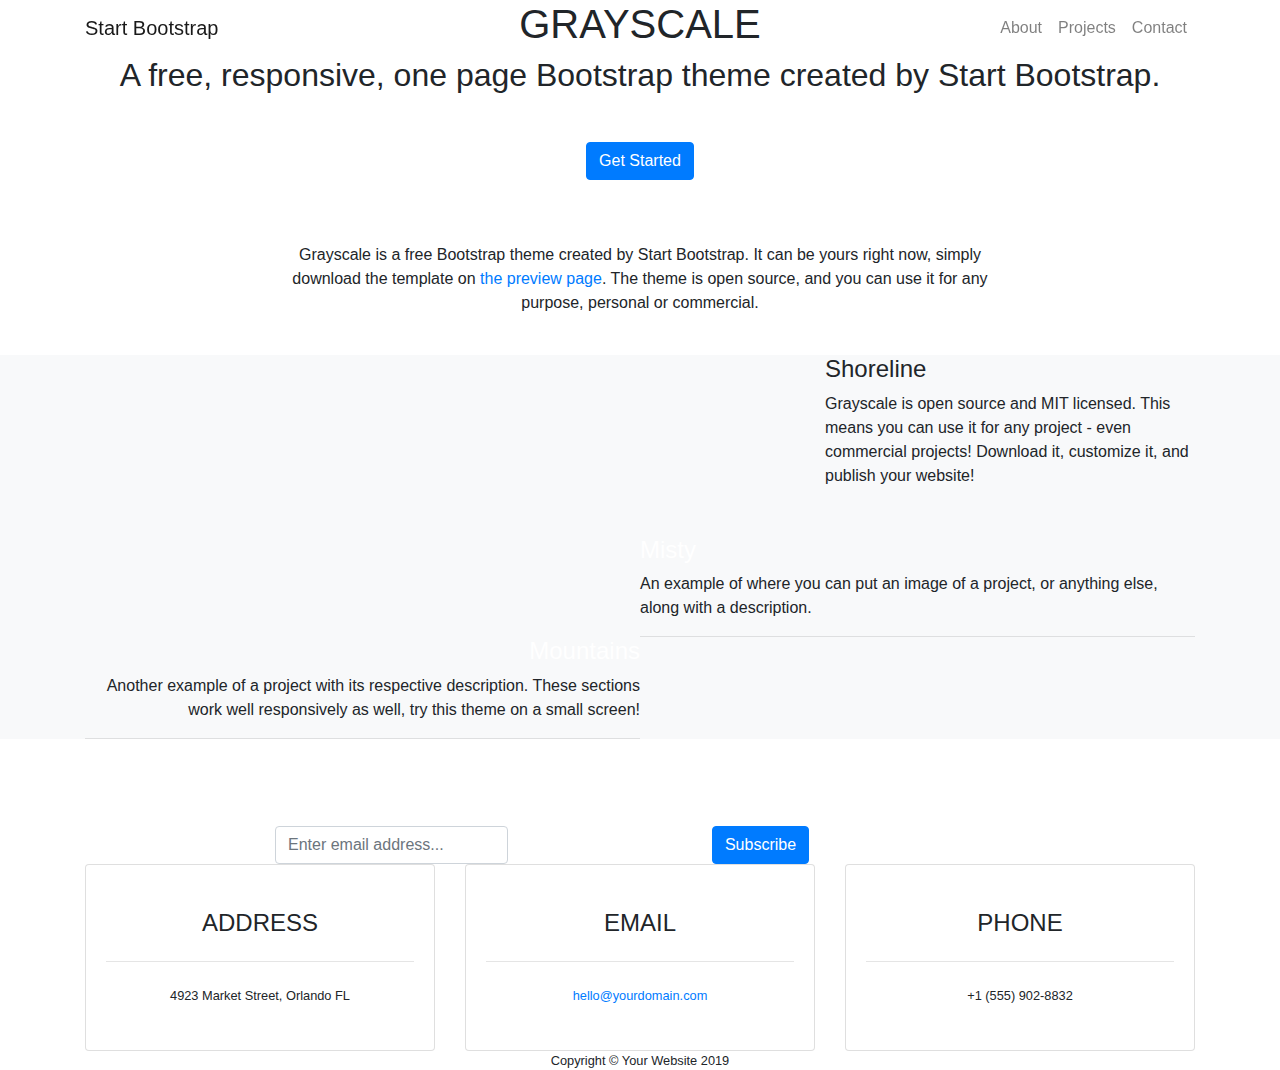
==== index.html @ 4b720036 "Add files via upload" ====
<!DOCTYPE html>
<html lang="en">

<head>

  <meta charset="utf-8">
  <meta name="viewport" content="width=device-width, initial-scale=1, shrink-to-fit=no">
  <meta name="description" content="">
  <meta name="author" content="">

  <title>Grayscale - Start Bootstrap Theme</title>

  <!-- Bootstrap core CSS -->
  <link href="vendor/bootstrap/css/bootstrap.min.css" rel="stylesheet">

  <!-- Custom fonts for this template -->
  <link href="vendor/fontawesome-free/css/all.min.css" rel="stylesheet">
  <link href="https://fonts.googleapis.com/css?family=Varela+Round" rel="stylesheet">
  <link href="https://fonts.googleapis.com/css?family=Nunito:200,200i,300,300i,400,400i,600,600i,700,700i,800,800i,900,900i" rel="stylesheet">
  <link rel="stylesheet" href="https://maxcdn.bootstrapcdn.com/bootstrap/4.0.0/css/bootstrap.min.css" integrity="sha384-Gn5384xqQ1aoWXA+058RXPxPg6fy4IWvTNh0E263XmFcJlSAwiGgFAW/dAiS6JXm" crossorigin="anonymous">
  <script src="https://maxcdn.bootstrapcdn.com/bootstrap/4.0.0/js/bootstrap.min.js" integrity="sha384-JZR6Spejh4U02d8jOt6vLEHfe/JQGiRRSQQxSfFWpi1MquVdAyjUar5+76PVCmYl" crossorigin="anonymous"></script>


  <!-- Custom styles for this template -->
  <link href="css/grayscale.min.css" rel="stylesheet">

</head>

<body id="page-top">

  <!-- Navigation -->
  <nav class="navbar navbar-expand-lg navbar-light fixed-top" id="mainNav">
    <div class="container">
      <a class="navbar-brand js-scroll-trigger" href="#page-top">Start Bootstrap</a>
      <button class="navbar-toggler navbar-toggler-right" type="button" data-toggle="collapse" data-target="#navbarResponsive" aria-controls="navbarResponsive" aria-expanded="false" aria-label="Toggle navigation">
        Menu
        <i class="fas fa-bars"></i>
      </button>
      <div class="collapse navbar-collapse" id="navbarResponsive">
        <ul class="navbar-nav ml-auto">
          <li class="nav-item">
            <a class="nav-link js-scroll-trigger" href="#about">About</a>
          </li>
          <li class="nav-item">
            <a class="nav-link js-scroll-trigger" href="#projects">Projects</a>
          </li>
          <li class="nav-item">
            <a class="nav-link js-scroll-trigger" href="#signup">Contact</a>
          </li>
        </ul>
      </div>
    </div>
  </nav>

  <!-- Header -->
  <header class="masthead">
    <div class="container d-flex h-100 align-items-center">
      <div class="mx-auto text-center">
        <h1 class="mx-auto my-0 text-uppercase">Grayscale</h1>
        <h2 class="text-white-50 mx-auto mt-2 mb-5">A free, responsive, one page Bootstrap theme created by Start Bootstrap.</h2>
        <a href="#about" class="btn btn-primary js-scroll-trigger">Get Started</a>
      </div>
    </div>
  </header>

  <!-- About Section -->
  <section id="about" class="about-section text-center">
    <div class="container">
      <div class="row">
        <div class="col-lg-8 mx-auto">
          <h2 class="text-white mb-4">Built with Bootstrap 4</h2>
          <p class="text-white-50">Grayscale is a free Bootstrap theme created by Start Bootstrap. It can be yours right now, simply download the template on
            <a href="http://startbootstrap.com/template-overviews/grayscale/">the preview page</a>. The theme is open source, and you can use it for any purpose, personal or commercial.</p>
        </div>
      </div>
      <img src="img/ipad.png" class="img-fluid" alt="">
    </div>
  </section>

  <!-- Projects Section -->
  <section id="projects" class="projects-section bg-light">
    <div class="container">

      <!-- Featured Project Row -->
      <div class="row align-items-center no-gutters mb-4 mb-lg-5">
        <div class="col-xl-8 col-lg-7">
          <img class="img-fluid mb-3 mb-lg-0" src="img/bg-masthead.jpg" alt="">
        </div>
        <div class="col-xl-4 col-lg-5">
          <div class="featured-text text-center text-lg-left">
            <h4>Shoreline</h4>
            <p class="text-black-50 mb-0">Grayscale is open source and MIT licensed. This means you can use it for any project - even commercial projects! Download it, customize it, and publish your website!</p>
          </div>
        </div>
      </div>

      <!-- Project One Row -->
      <div class="row justify-content-center no-gutters mb-5 mb-lg-0">
        <div class="col-lg-6">
          <img class="img-fluid" src="img/demo-image-01.jpg" alt="">
        </div>
        <div class="col-lg-6">
          <div class="bg-black text-center h-100 project">
            <div class="d-flex h-100">
              <div class="project-text w-100 my-auto text-center text-lg-left">
                <h4 class="text-white">Misty</h4>
                <p class="mb-0 text-white-50">An example of where you can put an image of a project, or anything else, along with a description.</p>
                <hr class="d-none d-lg-block mb-0 ml-0">
              </div>
            </div>
          </div>
        </div>
      </div>

      <!-- Project Two Row -->
      <div class="row justify-content-center no-gutters">
        <div class="col-lg-6">
          <img class="img-fluid" src="img/demo-image-02.jpg" alt="">
        </div>
        <div class="col-lg-6 order-lg-first">
          <div class="bg-black text-center h-100 project">
            <div class="d-flex h-100">
              <div class="project-text w-100 my-auto text-center text-lg-right">
                <h4 class="text-white">Mountains</h4>
                <p class="mb-0 text-white-50">Another example of a project with its respective description. These sections work well responsively as well, try this theme on a small screen!</p>
                <hr class="d-none d-lg-block mb-0 mr-0">
              </div>
            </div>
          </div>
        </div>
      </div>

    </div>
  </section>

  <!-- Signup Section -->
  <section id="signup" class="signup-section">
    <div class="container">
      <div class="row">
        <div class="col-md-10 col-lg-8 mx-auto text-center">

          <i class="far fa-paper-plane fa-2x mb-2 text-white"></i>
          <h2 class="text-white mb-5">Subscribe to receive updates!</h2>

          <form class="form-inline d-flex">
            <input type="email" class="form-control flex-fill mr-0 mr-sm-2 mb-3 mb-sm-0" id="inputEmail" placeholder="Enter email address...">
            <button type="submit" class="btn btn-primary mx-auto">Subscribe</button>
          </form>

        </div>
      </div>
    </div>
  </section>

  <!-- Contact Section -->
  <section class="contact-section bg-black">
    <div class="container">

      <div class="row">

        <div class="col-md-4 mb-3 mb-md-0">
          <div class="card py-4 h-100">
            <div class="card-body text-center">
              <i class="fas fa-map-marked-alt text-primary mb-2"></i>
              <h4 class="text-uppercase m-0">Address</h4>
              <hr class="my-4">
              <div class="small text-black-50">4923 Market Street, Orlando FL</div>
            </div>
          </div>
        </div>

        <div class="col-md-4 mb-3 mb-md-0">
          <div class="card py-4 h-100">
            <div class="card-body text-center">
              <i class="fas fa-envelope text-primary mb-2"></i>
              <h4 class="text-uppercase m-0">Email</h4>
              <hr class="my-4">
              <div class="small text-black-50">
                <a href="#">hello@yourdomain.com</a>
              </div>
            </div>
          </div>
        </div>

        <div class="col-md-4 mb-3 mb-md-0">
          <div class="card py-4 h-100">
            <div class="card-body text-center">
              <i class="fas fa-mobile-alt text-primary mb-2"></i>
              <h4 class="text-uppercase m-0">Phone</h4>
              <hr class="my-4">
              <div class="small text-black-50">+1 (555) 902-8832</div>
            </div>
          </div>
        </div>
      </div>

      <div class="social d-flex justify-content-center">
        <a href="#" class="mx-2">
          <i class="fab fa-twitter"></i>
        </a>
        <a href="#" class="mx-2">
          <i class="fab fa-facebook-f"></i>
        </a>
        <a href="#" class="mx-2">
          <i class="fab fa-github"></i>
        </a>
      </div>

    </div>
  </section>

  <!-- Footer -->
  <footer class="bg-black small text-center text-white-50">
    <div class="container">
      Copyright &copy; Your Website 2019
    </div>
  </footer>

  <!-- Bootstrap core JavaScript -->
  <script src="vendor/jquery/jquery.min.js"></script>
  <script src="vendor/bootstrap/js/bootstrap.bundle.min.js"></script>

  <!-- Plugin JavaScript -->
  <script src="vendor/jquery-easing/jquery.easing.min.js"></script>

  <!-- Custom scripts for this template -->
  <script src="js/grayscale.min.js"></script>

</body>

</html>
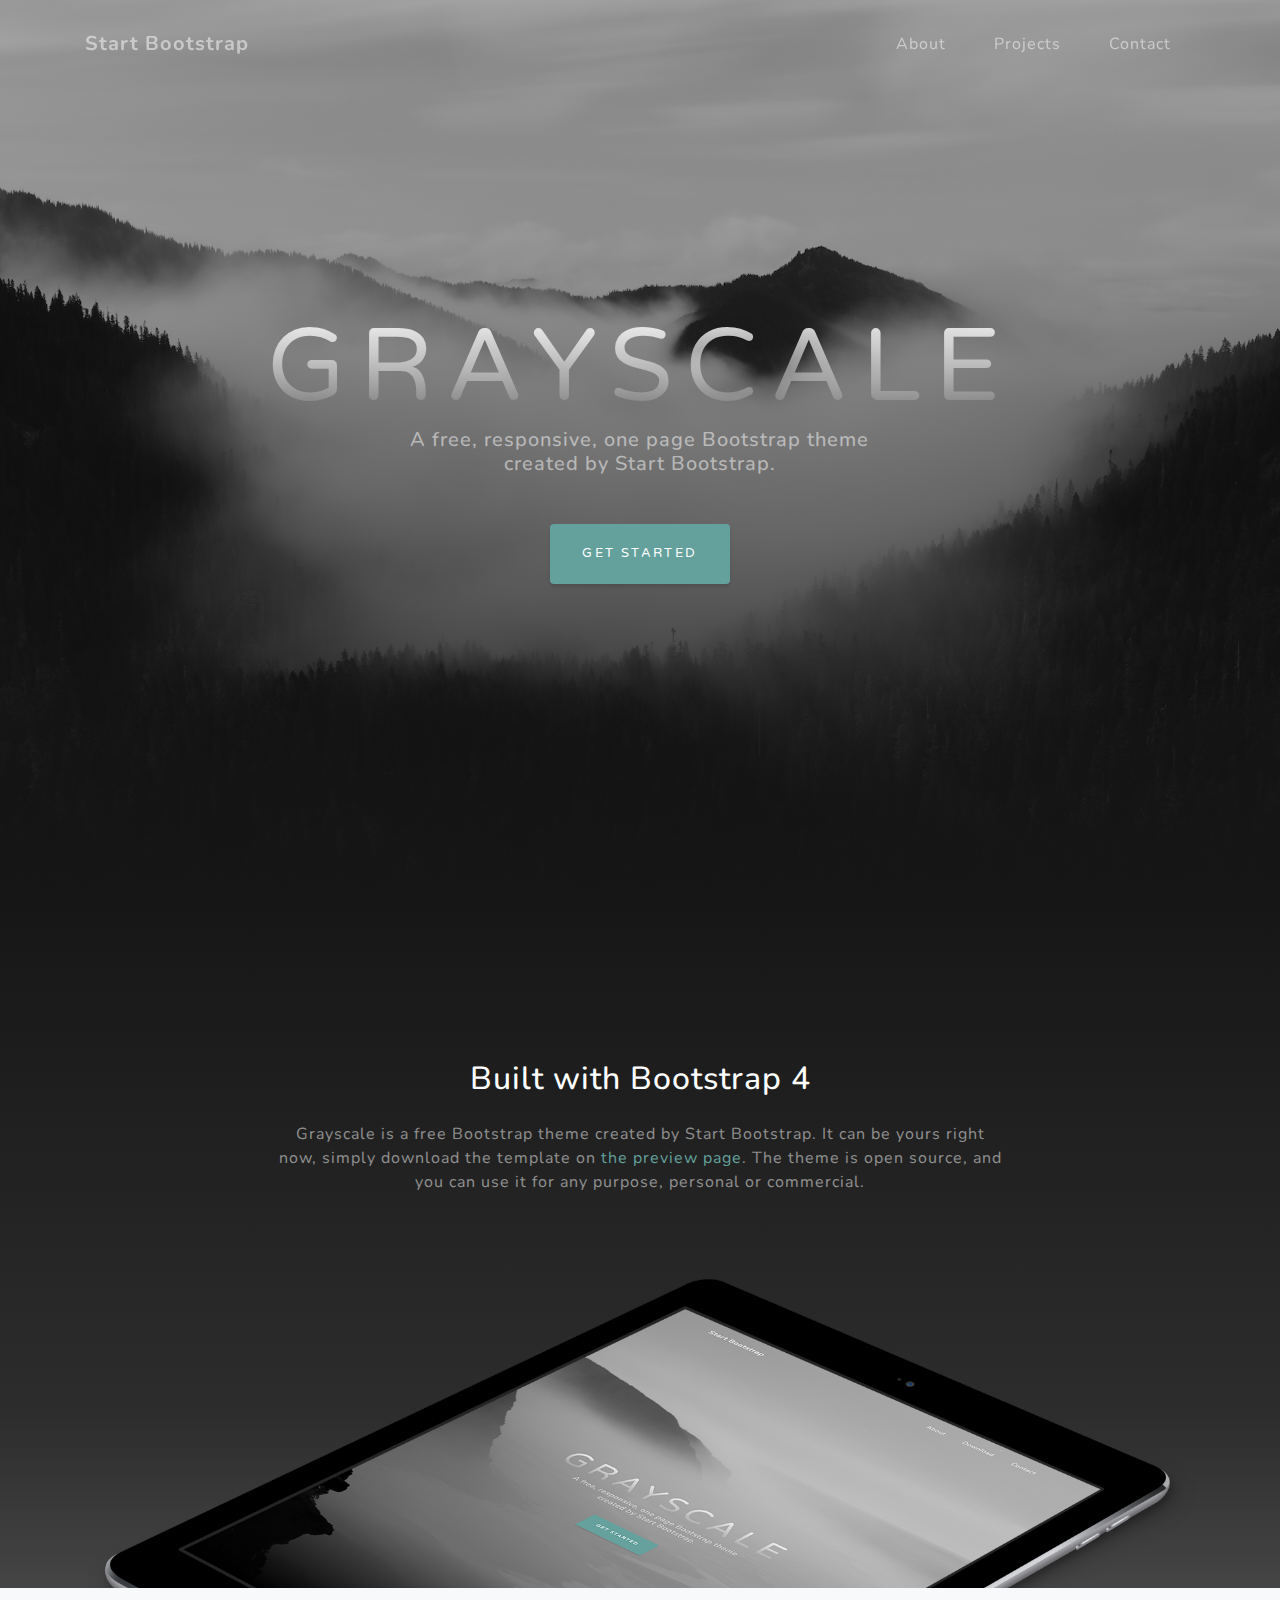
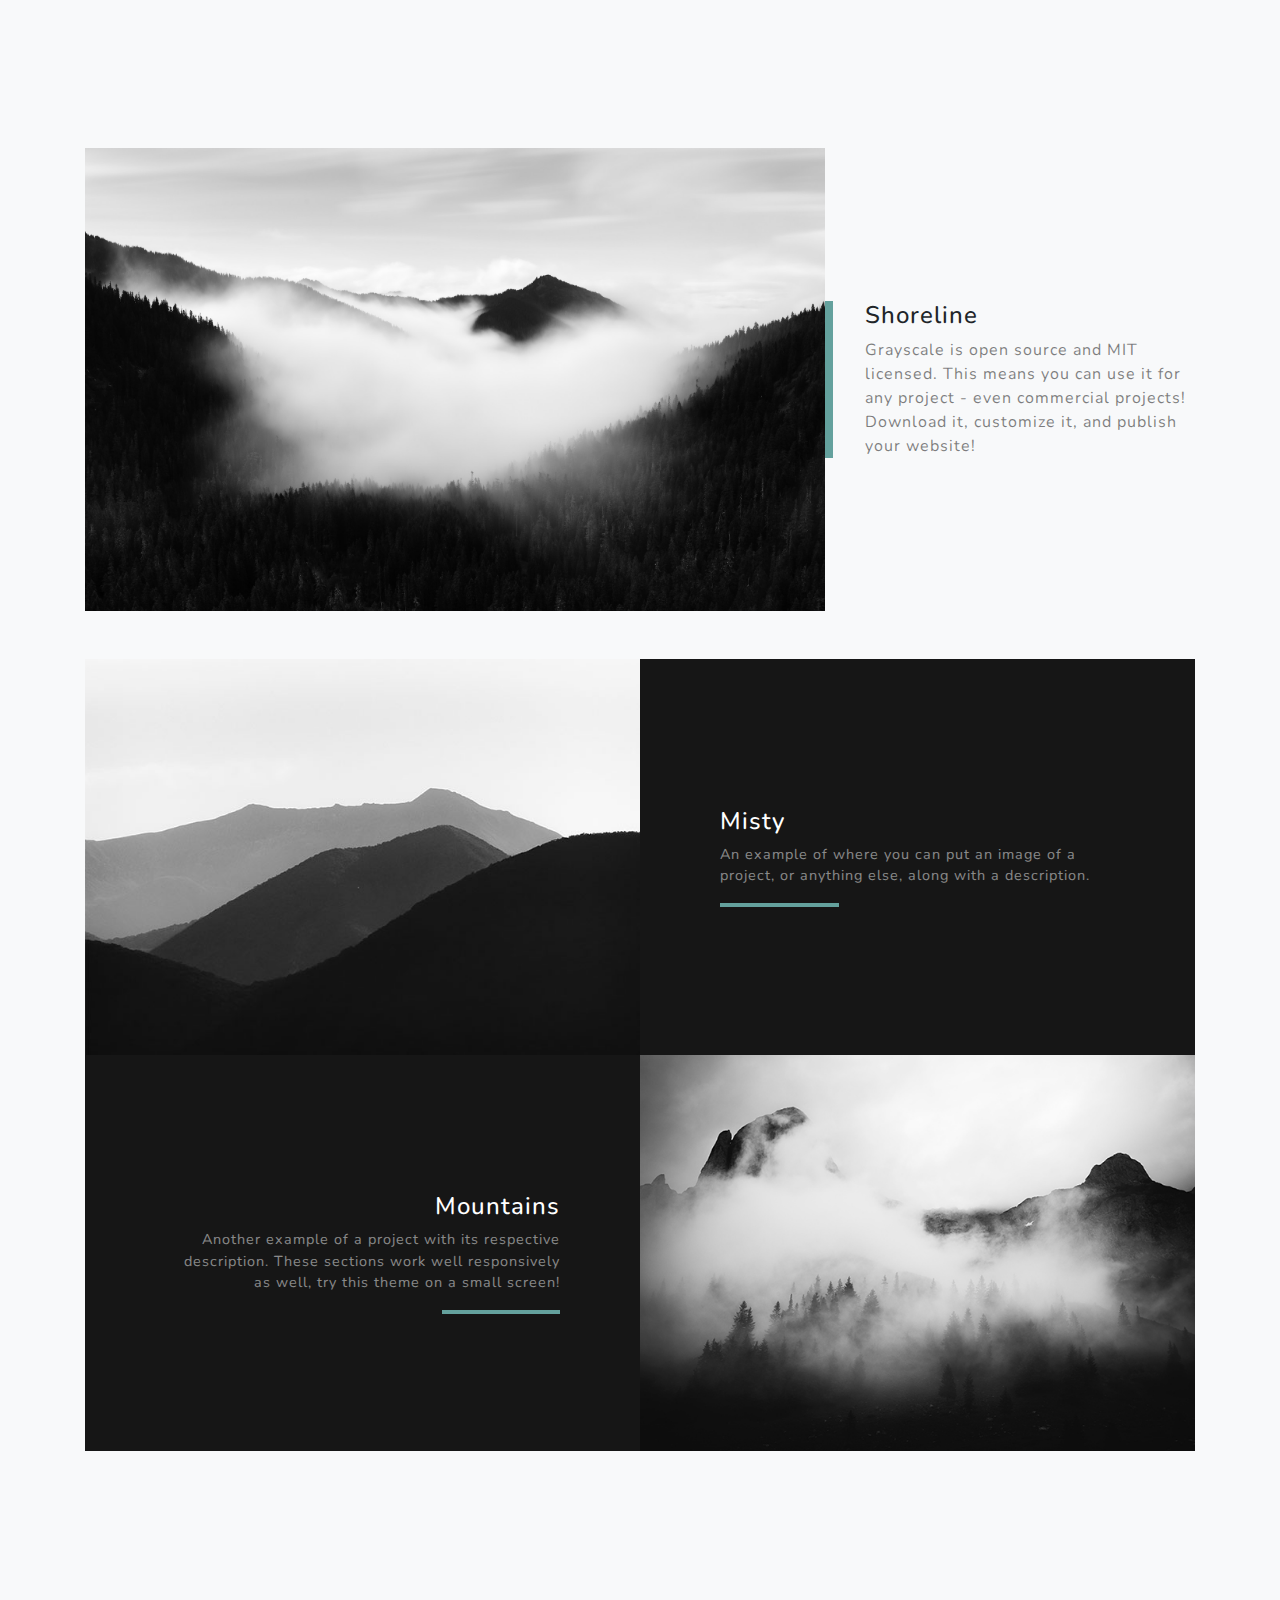
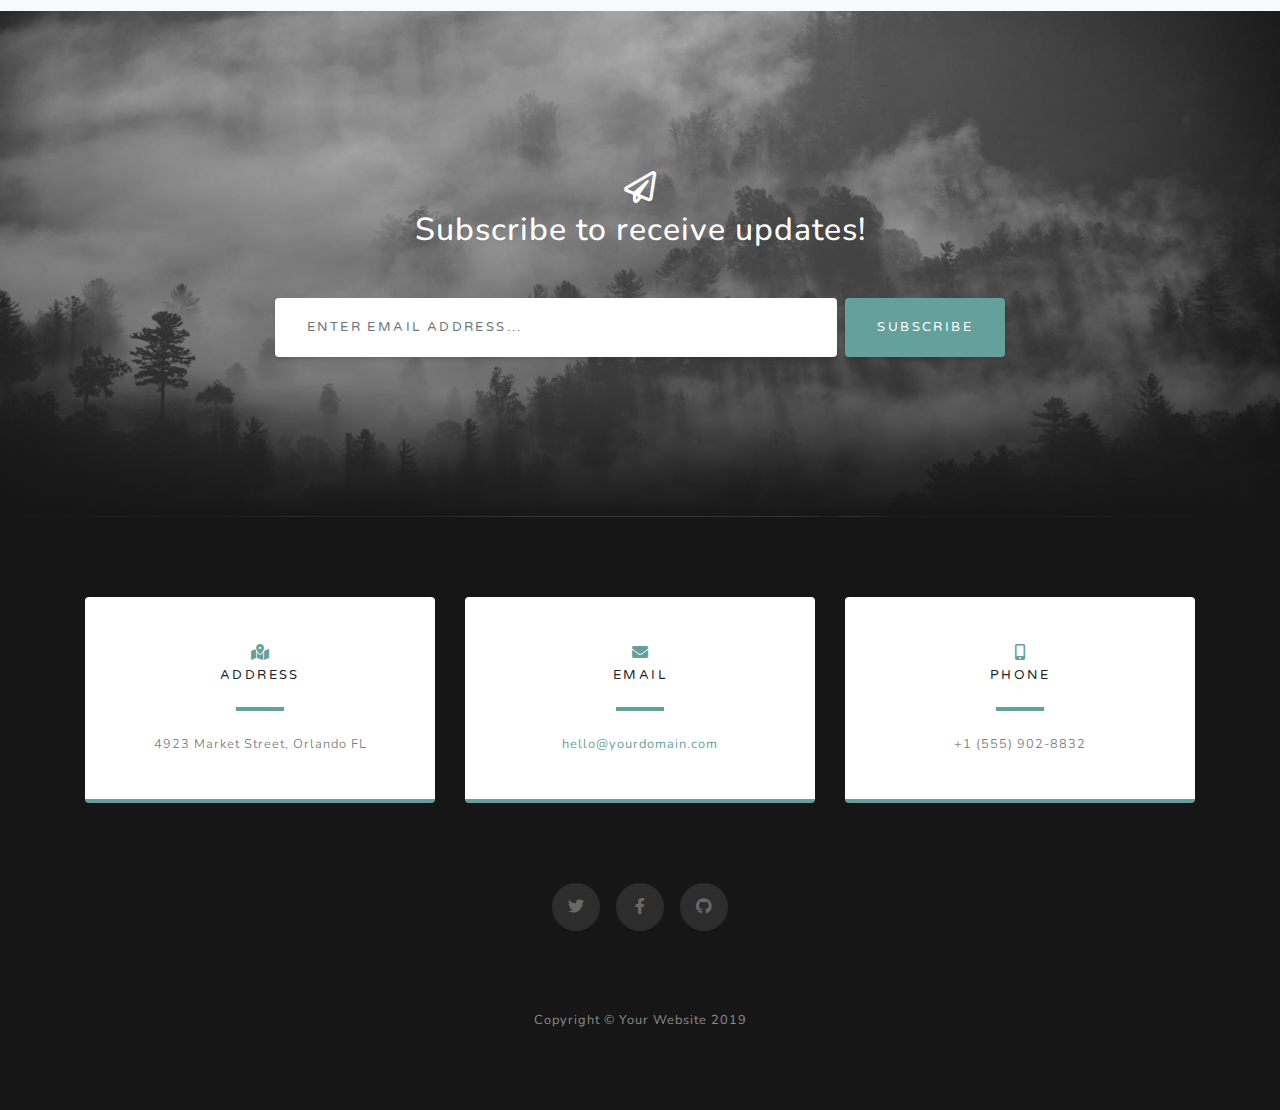
==== commit 25b697bc: "Template" ====
--- a/index.html
+++ b/index.html
@@ -17,9 +17,6 @@
   <link href="vendor/fontawesome-free/css/all.min.css" rel="stylesheet">
   <link href="https://fonts.googleapis.com/css?family=Varela+Round" rel="stylesheet">
   <link href="https://fonts.googleapis.com/css?family=Nunito:200,200i,300,300i,400,400i,600,600i,700,700i,800,800i,900,900i" rel="stylesheet">
-  <link rel="stylesheet" href="https://maxcdn.bootstrapcdn.com/bootstrap/4.0.0/css/bootstrap.min.css" integrity="sha384-Gn5384xqQ1aoWXA+058RXPxPg6fy4IWvTNh0E263XmFcJlSAwiGgFAW/dAiS6JXm" crossorigin="anonymous">
-  <script src="https://maxcdn.bootstrapcdn.com/bootstrap/4.0.0/js/bootstrap.min.js" integrity="sha384-JZR6Spejh4U02d8jOt6vLEHfe/JQGiRRSQQxSfFWpi1MquVdAyjUar5+76PVCmYl" crossorigin="anonymous"></script>
-
 
   <!-- Custom styles for this template -->
   <link href="css/grayscale.min.css" rel="stylesheet">
--- a/vendor/fontawesome-free/css/all.min.css
+++ b/vendor/fontawesome-free/css/all.min.css
@@ -0,0 +1,5 @@
+/*!
+ * Font Awesome Free 5.10.2 by @fontawesome - https://fontawesome.com
+ * License - https://fontawesome.com/license/free (Icons: CC BY 4.0, Fonts: SIL OFL 1.1, Code: MIT License)
+ */
+.fa,.fab,.fad,.fal,.far,.fas{-moz-osx-font-smoothing:grayscale;-webkit-font-smoothing:antialiased;display:inline-block;font-style:normal;font-variant:normal;text-rendering:auto;line-height:1}.fa-lg{font-size:1.33333em;line-height:.75em;vertical-align:-.0667em}.fa-xs{font-size:.75em}.fa-sm{font-size:.875em}.fa-1x{font-size:1em}.fa-2x{font-size:2em}.fa-3x{font-size:3em}.fa-4x{font-size:4em}.fa-5x{font-size:5em}.fa-6x{font-size:6em}.fa-7x{font-size:7em}.fa-8x{font-size:8em}.fa-9x{font-size:9em}.fa-10x{font-size:10em}.fa-fw{text-align:center;width:1.25em}.fa-ul{list-style-type:none;margin-left:2.5em;padding-left:0}.fa-ul>li{position:relative}.fa-li{left:-2em;position:absolute;text-align:center;width:2em;line-height:inherit}.fa-border{border:.08em solid #eee;border-radius:.1em;padding:.2em .25em .15em}.fa-pull-left{float:left}.fa-pull-right{float:right}.fa.fa-pull-left,.fab.fa-pull-left,.fal.fa-pull-left,.far.fa-pull-left,.fas.fa-pull-left{margin-right:.3em}.fa.fa-pull-right,.fab.fa-pull-right,.fal.fa-pull-right,.far.fa-pull-right,.fas.fa-pull-right{margin-left:.3em}.fa-spin{-webkit-animation:fa-spin 2s linear infinite;animation:fa-spin 2s linear infinite}.fa-pulse{-webkit-animation:fa-spin 1s steps(8) infinite;animation:fa-spin 1s steps(8) infinite}@-webkit-keyframes fa-spin{0%{-webkit-transform:rotate(0deg);transform:rotate(0deg)}to{-webkit-transform:rotate(1turn);transform:rotate(1turn)}}@keyframes fa-spin{0%{-webkit-transform:rotate(0deg);transform:rotate(0deg)}to{-webkit-transform:rotate(1turn);transform:rotate(1turn)}}.fa-rotate-90{-ms-filter:"progid:DXImageTransform.Microsoft.BasicImage(rotation=1)";-webkit-transform:rotate(90deg);transform:rotate(90deg)}.fa-rotate-180{-ms-filter:"progid:DXImageTransform.Microsoft.BasicImage(rotation=2)";-webkit-transform:rotate(180deg);transform:rotate(180deg)}.fa-rotate-270{-ms-filter:"progid:DXImageTransform.Microsoft.BasicImage(rotation=3)";-webkit-transform:rotate(270deg);transform:rotate(270deg)}.fa-flip-horizontal{-ms-filter:"progid:DXImageTransform.Microsoft.BasicImage(rotation=0, mirror=1)";-webkit-transform:scaleX(-1);transform:scaleX(-1)}.fa-flip-vertical{-webkit-transform:scaleY(-1);transform:scaleY(-1)}.fa-flip-both,.fa-flip-horizontal.fa-flip-vertical,.fa-flip-vertical{-ms-filter:"progid:DXImageTransform.Microsoft.BasicImage(rotation=2, mirror=1)"}.fa-flip-both,.fa-flip-horizontal.fa-flip-vertical{-webkit-transform:scale(-1);transform:scale(-1)}:root .fa-flip-both,:root .fa-flip-horizontal,:root .fa-flip-vertical,:root .fa-rotate-90,:root .fa-rotate-180,:root .fa-rotate-270{-webkit-filter:none;filter:none}.fa-stack{display:inline-block;height:2em;line-height:2em;position:relative;vertical-align:middle;width:2.5em}.fa-stack-1x,.fa-stack-2x{left:0;position:absolute;text-align:center;width:100%}.fa-stack-1x{line-height:inherit}.fa-stack-2x{font-size:2em}.fa-inverse{color:#fff}.fa-500px:before{content:"\f26e"}.fa-accessible-icon:before{content:"\f368"}.fa-accusoft:before{content:"\f369"}.fa-acquisitions-incorporated:before{content:"\f6af"}.fa-ad:before{content:"\f641"}.fa-address-book:before{content:"\f2b9"}.fa-address-card:before{content:"\f2bb"}.fa-adjust:before{content:"\f042"}.fa-adn:before{content:"\f170"}.fa-adobe:before{content:"\f778"}.fa-adversal:before{content:"\f36a"}.fa-affiliatetheme:before{content:"\f36b"}.fa-air-freshener:before{content:"\f5d0"}.fa-airbnb:before{content:"\f834"}.fa-algolia:before{content:"\f36c"}.fa-align-center:before{content:"\f037"}.fa-align-justify:before{content:"\f039"}.fa-align-left:before{content:"\f036"}.fa-align-right:before{content:"\f038"}.fa-alipay:before{content:"\f642"}.fa-allergies:before{content:"\f461"}.fa-amazon:before{content:"\f270"}.fa-amazon-pay:before{content:"\f42c"}.fa-ambulance:before{content:"\f0f9"}.fa-american-sign-language-interpreting:before{content:"\f2a3"}.fa-amilia:before{content:"\f36d"}.fa-anchor:before{content:"\f13d"}.fa-android:before{content:"\f17b"}.fa-angellist:before{content:"\f209"}.fa-angle-double-down:before{content:"\f103"}.fa-angle-double-left:before{content:"\f100"}.fa-angle-double-right:before{content:"\f101"}.fa-angle-double-up:before{content:"\f102"}.fa-angle-down:before{content:"\f107"}.fa-angle-left:before{content:"\f104"}.fa-angle-right:before{content:"\f105"}.fa-angle-up:before{content:"\f106"}.fa-angry:before{content:"\f556"}.fa-angrycreative:before{content:"\f36e"}.fa-angular:before{content:"\f420"}.fa-ankh:before{content:"\f644"}.fa-app-store:before{content:"\f36f"}.fa-app-store-ios:before{content:"\f370"}.fa-apper:before{content:"\f371"}.fa-apple:before{content:"\f179"}.fa-apple-alt:before{content:"\f5d1"}.fa-apple-pay:before{content:"\f415"}.fa-archive:before{content:"\f187"}.fa-archway:before{content:"\f557"}.fa-arrow-alt-circle-down:before{content:"\f358"}.fa-arrow-alt-circle-left:before{content:"\f359"}.fa-arrow-alt-circle-right:before{content:"\f35a"}.fa-arrow-alt-circle-up:before{content:"\f35b"}.fa-arrow-circle-down:before{content:"\f0ab"}.fa-arrow-circle-left:before{content:"\f0a8"}.fa-arrow-circle-right:before{content:"\f0a9"}.fa-arrow-circle-up:before{content:"\f0aa"}.fa-arrow-down:before{content:"\f063"}.fa-arrow-left:before{content:"\f060"}.fa-arrow-right:before{content:"\f061"}.fa-arrow-up:before{content:"\f062"}.fa-arrows-alt:before{content:"\f0b2"}.fa-arrows-alt-h:before{content:"\f337"}.fa-arrows-alt-v:before{content:"\f338"}.fa-artstation:before{content:"\f77a"}.fa-assistive-listening-systems:before{content:"\f2a2"}.fa-asterisk:before{content:"\f069"}.fa-asymmetrik:before{content:"\f372"}.fa-at:before{content:"\f1fa"}.fa-atlas:before{content:"\f558"}.fa-atlassian:before{content:"\f77b"}.fa-atom:before{content:"\f5d2"}.fa-audible:before{content:"\f373"}.fa-audio-description:before{content:"\f29e"}.fa-autoprefixer:before{content:"\f41c"}.fa-avianex:before{content:"\f374"}.fa-aviato:before{content:"\f421"}.fa-award:before{content:"\f559"}.fa-aws:before{content:"\f375"}.fa-baby:before{content:"\f77c"}.fa-baby-carriage:before{content:"\f77d"}.fa-backspace:before{content:"\f55a"}.fa-backward:before{content:"\f04a"}.fa-bacon:before{content:"\f7e5"}.fa-balance-scale:before{content:"\f24e"}.fa-balance-scale-left:before{content:"\f515"}.fa-balance-scale-right:before{content:"\f516"}.fa-ban:before{content:"\f05e"}.fa-band-aid:before{content:"\f462"}.fa-bandcamp:before{content:"\f2d5"}.fa-barcode:before{content:"\f02a"}.fa-bars:before{content:"\f0c9"}.fa-baseball-ball:before{content:"\f433"}.fa-basketball-ball:before{content:"\f434"}.fa-bath:before{content:"\f2cd"}.fa-battery-empty:before{content:"\f244"}.fa-battery-full:before{content:"\f240"}.fa-battery-half:before{content:"\f242"}.fa-battery-quarter:before{content:"\f243"}.fa-battery-three-quarters:before{content:"\f241"}.fa-battle-net:before{content:"\f835"}.fa-bed:before{content:"\f236"}.fa-beer:before{content:"\f0fc"}.fa-behance:before{content:"\f1b4"}.fa-behance-square:before{content:"\f1b5"}.fa-bell:before{content:"\f0f3"}.fa-bell-slash:before{content:"\f1f6"}.fa-bezier-curve:before{content:"\f55b"}.fa-bible:before{content:"\f647"}.fa-bicycle:before{content:"\f206"}.fa-biking:before{content:"\f84a"}.fa-bimobject:before{content:"\f378"}.fa-binoculars:before{content:"\f1e5"}.fa-biohazard:before{content:"\f780"}.fa-birthday-cake:before{content:"\f1fd"}.fa-bitbucket:before{content:"\f171"}.fa-bitcoin:before{content:"\f379"}.fa-bity:before{content:"\f37a"}.fa-black-tie:before{content:"\f27e"}.fa-blackberry:before{content:"\f37b"}.fa-blender:before{content:"\f517"}.fa-blender-phone:before{content:"\f6b6"}.fa-blind:before{content:"\f29d"}.fa-blog:before{content:"\f781"}.fa-blogger:before{content:"\f37c"}.fa-blogger-b:before{content:"\f37d"}.fa-bluetooth:before{content:"\f293"}.fa-bluetooth-b:before{content:"\f294"}.fa-bold:before{content:"\f032"}.fa-bolt:before{content:"\f0e7"}.fa-bomb:before{content:"\f1e2"}.fa-bone:before{content:"\f5d7"}.fa-bong:before{content:"\f55c"}.fa-book:before{content:"\f02d"}.fa-book-dead:before{content:"\f6b7"}.fa-book-medical:before{content:"\f7e6"}.fa-book-open:before{content:"\f518"}.fa-book-reader:before{content:"\f5da"}.fa-bookmark:before{content:"\f02e"}.fa-bootstrap:before{content:"\f836"}.fa-border-all:before{content:"\f84c"}.fa-border-none:before{content:"\f850"}.fa-border-style:before{content:"\f853"}.fa-bowling-ball:before{content:"\f436"}.fa-box:before{content:"\f466"}.fa-box-open:before{content:"\f49e"}.fa-boxes:before{content:"\f468"}.fa-braille:before{content:"\f2a1"}.fa-brain:before{content:"\f5dc"}.fa-bread-slice:before{content:"\f7ec"}.fa-briefcase:before{content:"\f0b1"}.fa-briefcase-medical:before{content:"\f469"}.fa-broadcast-tower:before{content:"\f519"}.fa-broom:before{content:"\f51a"}.fa-brush:before{content:"\f55d"}.fa-btc:before{content:"\f15a"}.fa-buffer:before{content:"\f837"}.fa-bug:before{content:"\f188"}.fa-building:before{content:"\f1ad"}.fa-bullhorn:before{content:"\f0a1"}.fa-bullseye:before{content:"\f140"}.fa-burn:before{content:"\f46a"}.fa-buromobelexperte:before{content:"\f37f"}.fa-bus:before{content:"\f207"}.fa-bus-alt:before{content:"\f55e"}.fa-business-time:before{content:"\f64a"}.fa-buysellads:before{content:"\f20d"}.fa-calculator:before{content:"\f1ec"}.fa-calendar:before{content:"\f133"}.fa-calendar-alt:before{content:"\f073"}.fa-calendar-check:before{content:"\f274"}.fa-calendar-day:before{content:"\f783"}.fa-calendar-minus:before{content:"\f272"}.fa-calendar-plus:before{content:"\f271"}.fa-calendar-times:before{content:"\f273"}.fa-calendar-week:before{content:"\f784"}.fa-camera:before{content:"\f030"}.fa-camera-retro:before{content:"\f083"}.fa-campground:before{content:"\f6bb"}.fa-canadian-maple-leaf:before{content:"\f785"}.fa-candy-cane:before{content:"\f786"}.fa-cannabis:before{content:"\f55f"}.fa-capsules:before{content:"\f46b"}.fa-car:before{content:"\f1b9"}.fa-car-alt:before{content:"\f5de"}.fa-car-battery:before{content:"\f5df"}.fa-car-crash:before{content:"\f5e1"}.fa-car-side:before{content:"\f5e4"}.fa-caret-down:before{content:"\f0d7"}.fa-caret-left:before{content:"\f0d9"}.fa-caret-right:before{content:"\f0da"}.fa-caret-square-down:before{content:"\f150"}.fa-caret-square-left:before{content:"\f191"}.fa-caret-square-right:before{content:"\f152"}.fa-caret-square-up:before{content:"\f151"}.fa-caret-up:before{content:"\f0d8"}.fa-carrot:before{content:"\f787"}.fa-cart-arrow-down:before{content:"\f218"}.fa-cart-plus:before{content:"\f217"}.fa-cash-register:before{content:"\f788"}.fa-cat:before{content:"\f6be"}.fa-cc-amazon-pay:before{content:"\f42d"}.fa-cc-amex:before{content:"\f1f3"}.fa-cc-apple-pay:before{content:"\f416"}.fa-cc-diners-club:before{content:"\f24c"}.fa-cc-discover:before{content:"\f1f2"}.fa-cc-jcb:before{content:"\f24b"}.fa-cc-mastercard:before{content:"\f1f1"}.fa-cc-paypal:before{content:"\f1f4"}.fa-cc-stripe:before{content:"\f1f5"}.fa-cc-visa:before{content:"\f1f0"}.fa-centercode:before{content:"\f380"}.fa-centos:before{content:"\f789"}.fa-certificate:before{content:"\f0a3"}.fa-chair:before{content:"\f6c0"}.fa-chalkboard:before{content:"\f51b"}.fa-chalkboard-teacher:before{content:"\f51c"}.fa-charging-station:before{content:"\f5e7"}.fa-chart-area:before{content:"\f1fe"}.fa-chart-bar:before{content:"\f080"}.fa-chart-line:before{content:"\f201"}.fa-chart-pie:before{content:"\f200"}.fa-check:before{content:"\f00c"}.fa-check-circle:before{content:"\f058"}.fa-check-double:before{content:"\f560"}.fa-check-square:before{content:"\f14a"}.fa-cheese:before{content:"\f7ef"}.fa-chess:before{content:"\f439"}.fa-chess-bishop:before{content:"\f43a"}.fa-chess-board:before{content:"\f43c"}.fa-chess-king:before{content:"\f43f"}.fa-chess-knight:before{content:"\f441"}.fa-chess-pawn:before{content:"\f443"}.fa-chess-queen:before{content:"\f445"}.fa-chess-rook:before{content:"\f447"}.fa-chevron-circle-down:before{content:"\f13a"}.fa-chevron-circle-left:before{content:"\f137"}.fa-chevron-circle-right:before{content:"\f138"}.fa-chevron-circle-up:before{content:"\f139"}.fa-chevron-down:before{content:"\f078"}.fa-chevron-left:before{content:"\f053"}.fa-chevron-right:before{content:"\f054"}.fa-chevron-up:before{content:"\f077"}.fa-child:before{content:"\f1ae"}.fa-chrome:before{content:"\f268"}.fa-chromecast:before{content:"\f838"}.fa-church:before{content:"\f51d"}.fa-circle:before{content:"\f111"}.fa-circle-notch:before{content:"\f1ce"}.fa-city:before{content:"\f64f"}.fa-clinic-medical:before{content:"\f7f2"}.fa-clipboard:before{content:"\f328"}.fa-clipboard-check:before{content:"\f46c"}.fa-clipboard-list:before{content:"\f46d"}.fa-clock:before{content:"\f017"}.fa-clone:before{content:"\f24d"}.fa-closed-captioning:before{content:"\f20a"}.fa-cloud:before{content:"\f0c2"}.fa-cloud-download-alt:before{content:"\f381"}.fa-cloud-meatball:before{content:"\f73b"}.fa-cloud-moon:before{content:"\f6c3"}.fa-cloud-moon-rain:before{content:"\f73c"}.fa-cloud-rain:before{content:"\f73d"}.fa-cloud-showers-heavy:before{content:"\f740"}.fa-cloud-sun:before{content:"\f6c4"}.fa-cloud-sun-rain:before{content:"\f743"}.fa-cloud-upload-alt:before{content:"\f382"}.fa-cloudscale:before{content:"\f383"}.fa-cloudsmith:before{content:"\f384"}.fa-cloudversify:before{content:"\f385"}.fa-cocktail:before{content:"\f561"}.fa-code:before{content:"\f121"}.fa-code-branch:before{content:"\f126"}.fa-codepen:before{content:"\f1cb"}.fa-codiepie:before{content:"\f284"}.fa-coffee:before{content:"\f0f4"}.fa-cog:before{content:"\f013"}.fa-cogs:before{content:"\f085"}.fa-coins:before{content:"\f51e"}.fa-columns:before{content:"\f0db"}.fa-comment:before{content:"\f075"}.fa-comment-alt:before{content:"\f27a"}.fa-comment-dollar:before{content:"\f651"}.fa-comment-dots:before{content:"\f4ad"}.fa-comment-medical:before{content:"\f7f5"}.fa-comment-slash:before{content:"\f4b3"}.fa-comments:before{content:"\f086"}.fa-comments-dollar:before{content:"\f653"}.fa-compact-disc:before{content:"\f51f"}.fa-compass:before{content:"\f14e"}.fa-compress:before{content:"\f066"}.fa-compress-arrows-alt:before{content:"\f78c"}.fa-concierge-bell:before{content:"\f562"}.fa-confluence:before{content:"\f78d"}.fa-connectdevelop:before{content:"\f20e"}.fa-contao:before{content:"\f26d"}.fa-cookie:before{content:"\f563"}.fa-cookie-bite:before{content:"\f564"}.fa-copy:before{content:"\f0c5"}.fa-copyright:before{content:"\f1f9"}.fa-cotton-bureau:before{content:"\f89e"}.fa-couch:before{content:"\f4b8"}.fa-cpanel:before{content:"\f388"}.fa-creative-commons:before{content:"\f25e"}.fa-creative-commons-by:before{content:"\f4e7"}.fa-creative-commons-nc:before{content:"\f4e8"}.fa-creative-commons-nc-eu:before{content:"\f4e9"}.fa-creative-commons-nc-jp:before{content:"\f4ea"}.fa-creative-commons-nd:before{content:"\f4eb"}.fa-creative-commons-pd:before{content:"\f4ec"}.fa-creative-commons-pd-alt:before{content:"\f4ed"}.fa-creative-commons-remix:before{content:"\f4ee"}.fa-creative-commons-sa:before{content:"\f4ef"}.fa-creative-commons-sampling:before{content:"\f4f0"}.fa-creative-commons-sampling-plus:before{content:"\f4f1"}.fa-creative-commons-share:before{content:"\f4f2"}.fa-creative-commons-zero:before{content:"\f4f3"}.fa-credit-card:before{content:"\f09d"}.fa-critical-role:before{content:"\f6c9"}.fa-crop:before{content:"\f125"}.fa-crop-alt:before{content:"\f565"}.fa-cross:before{content:"\f654"}.fa-crosshairs:before{content:"\f05b"}.fa-crow:before{content:"\f520"}.fa-crown:before{content:"\f521"}.fa-crutch:before{content:"\f7f7"}.fa-css3:before{content:"\f13c"}.fa-css3-alt:before{content:"\f38b"}.fa-cube:before{content:"\f1b2"}.fa-cubes:before{content:"\f1b3"}.fa-cut:before{content:"\f0c4"}.fa-cuttlefish:before{content:"\f38c"}.fa-d-and-d:before{content:"\f38d"}.fa-d-and-d-beyond:before{content:"\f6ca"}.fa-dashcube:before{content:"\f210"}.fa-database:before{content:"\f1c0"}.fa-deaf:before{content:"\f2a4"}.fa-delicious:before{content:"\f1a5"}.fa-democrat:before{content:"\f747"}.fa-deploydog:before{content:"\f38e"}.fa-deskpro:before{content:"\f38f"}.fa-desktop:before{content:"\f108"}.fa-dev:before{content:"\f6cc"}.fa-deviantart:before{content:"\f1bd"}.fa-dharmachakra:before{content:"\f655"}.fa-dhl:before{content:"\f790"}.fa-diagnoses:before{content:"\f470"}.fa-diaspora:before{content:"\f791"}.fa-dice:before{content:"\f522"}.fa-dice-d20:before{content:"\f6cf"}.fa-dice-d6:before{content:"\f6d1"}.fa-dice-five:before{content:"\f523"}.fa-dice-four:before{content:"\f524"}.fa-dice-one:before{content:"\f525"}.fa-dice-six:before{content:"\f526"}.fa-dice-three:before{content:"\f527"}.fa-dice-two:before{content:"\f528"}.fa-digg:before{content:"\f1a6"}.fa-digital-ocean:before{content:"\f391"}.fa-digital-tachograph:before{content:"\f566"}.fa-directions:before{content:"\f5eb"}.fa-discord:before{content:"\f392"}.fa-discourse:before{content:"\f393"}.fa-divide:before{content:"\f529"}.fa-dizzy:before{content:"\f567"}.fa-dna:before{content:"\f471"}.fa-dochub:before{content:"\f394"}.fa-docker:before{content:"\f395"}.fa-dog:before{content:"\f6d3"}.fa-dollar-sign:before{content:"\f155"}.fa-dolly:before{content:"\f472"}.fa-dolly-flatbed:before{content:"\f474"}.fa-donate:before{content:"\f4b9"}.fa-door-closed:before{content:"\f52a"}.fa-door-open:before{content:"\f52b"}.fa-dot-circle:before{content:"\f192"}.fa-dove:before{content:"\f4ba"}.fa-download:before{content:"\f019"}.fa-draft2digital:before{content:"\f396"}.fa-drafting-compass:before{content:"\f568"}.fa-dragon:before{content:"\f6d5"}.fa-draw-polygon:before{content:"\f5ee"}.fa-dribbble:before{content:"\f17d"}.fa-dribbble-square:before{content:"\f397"}.fa-dropbox:before{content:"\f16b"}.fa-drum:before{content:"\f569"}.fa-drum-steelpan:before{content:"\f56a"}.fa-drumstick-bite:before{content:"\f6d7"}.fa-drupal:before{content:"\f1a9"}.fa-dumbbell:before{content:"\f44b"}.fa-dumpster:before{content:"\f793"}.fa-dumpster-fire:before{content:"\f794"}.fa-dungeon:before{content:"\f6d9"}.fa-dyalog:before{content:"\f399"}.fa-earlybirds:before{content:"\f39a"}.fa-ebay:before{content:"\f4f4"}.fa-edge:before{content:"\f282"}.fa-edit:before{content:"\f044"}.fa-egg:before{content:"\f7fb"}.fa-eject:before{content:"\f052"}.fa-elementor:before{content:"\f430"}.fa-ellipsis-h:before{content:"\f141"}.fa-ellipsis-v:before{content:"\f142"}.fa-ello:before{content:"\f5f1"}.fa-ember:before{content:"\f423"}.fa-empire:before{content:"\f1d1"}.fa-envelope:before{content:"\f0e0"}.fa-envelope-open:before{content:"\f2b6"}.fa-envelope-open-text:before{content:"\f658"}.fa-envelope-square:before{content:"\f199"}.fa-envira:before{content:"\f299"}.fa-equals:before{content:"\f52c"}.fa-eraser:before{content:"\f12d"}.fa-erlang:before{content:"\f39d"}.fa-ethereum:before{content:"\f42e"}.fa-ethernet:before{content:"\f796"}.fa-etsy:before{content:"\f2d7"}.fa-euro-sign:before{content:"\f153"}.fa-evernote:before{content:"\f839"}.fa-exchange-alt:before{content:"\f362"}.fa-exclamation:before{content:"\f12a"}.fa-exclamation-circle:before{content:"\f06a"}.fa-exclamation-triangle:before{content:"\f071"}.fa-expand:before{content:"\f065"}.fa-expand-arrows-alt:before{content:"\f31e"}.fa-expeditedssl:before{content:"\f23e"}.fa-external-link-alt:before{content:"\f35d"}.fa-external-link-square-alt:before{content:"\f360"}.fa-eye:before{content:"\f06e"}.fa-eye-dropper:before{content:"\f1fb"}.fa-eye-slash:before{content:"\f070"}.fa-facebook:before{content:"\f09a"}.fa-facebook-f:before{content:"\f39e"}.fa-facebook-messenger:before{content:"\f39f"}.fa-facebook-square:before{content:"\f082"}.fa-fan:before{content:"\f863"}.fa-fantasy-flight-games:before{content:"\f6dc"}.fa-fast-backward:before{content:"\f049"}.fa-fast-forward:before{content:"\f050"}.fa-fax:before{content:"\f1ac"}.fa-feather:before{content:"\f52d"}.fa-feather-alt:before{content:"\f56b"}.fa-fedex:before{content:"\f797"}.fa-fedora:before{content:"\f798"}.fa-female:before{content:"\f182"}.fa-fighter-jet:before{content:"\f0fb"}.fa-figma:before{content:"\f799"}.fa-file:before{content:"\f15b"}.fa-file-alt:before{content:"\f15c"}.fa-file-archive:before{content:"\f1c6"}.fa-file-audio:before{content:"\f1c7"}.fa-file-code:before{content:"\f1c9"}.fa-file-contract:before{content:"\f56c"}.fa-file-csv:before{content:"\f6dd"}.fa-file-download:before{content:"\f56d"}.fa-file-excel:before{content:"\f1c3"}.fa-file-export:before{content:"\f56e"}.fa-file-image:before{content:"\f1c5"}.fa-file-import:before{content:"\f56f"}.fa-file-invoice:before{content:"\f570"}.fa-file-invoice-dollar:before{content:"\f571"}.fa-file-medical:before{content:"\f477"}.fa-file-medical-alt:before{content:"\f478"}.fa-file-pdf:before{content:"\f1c1"}.fa-file-powerpoint:before{content:"\f1c4"}.fa-file-prescription:before{content:"\f572"}.fa-file-signature:before{content:"\f573"}.fa-file-upload:before{content:"\f574"}.fa-file-video:before{content:"\f1c8"}.fa-file-word:before{content:"\f1c2"}.fa-fill:before{content:"\f575"}.fa-fill-drip:before{content:"\f576"}.fa-film:before{content:"\f008"}.fa-filter:before{content:"\f0b0"}.fa-fingerprint:before{content:"\f577"}.fa-fire:before{content:"\f06d"}.fa-fire-alt:before{content:"\f7e4"}.fa-fire-extinguisher:before{content:"\f134"}.fa-firefox:before{content:"\f269"}.fa-first-aid:before{content:"\f479"}.fa-first-order:before{content:"\f2b0"}.fa-first-order-alt:before{content:"\f50a"}.fa-firstdraft:before{content:"\f3a1"}.fa-fish:before{content:"\f578"}.fa-fist-raised:before{content:"\f6de"}.fa-flag:before{content:"\f024"}.fa-flag-checkered:before{content:"\f11e"}.fa-flag-usa:before{content:"\f74d"}.fa-flask:before{content:"\f0c3"}.fa-flickr:before{content:"\f16e"}.fa-flipboard:before{content:"\f44d"}.fa-flushed:before{content:"\f579"}.fa-fly:before{content:"\f417"}.fa-folder:before{content:"\f07b"}.fa-folder-minus:before{content:"\f65d"}.fa-folder-open:before{content:"\f07c"}.fa-folder-plus:before{content:"\f65e"}.fa-font:before{content:"\f031"}.fa-font-awesome:before{content:"\f2b4"}.fa-font-awesome-alt:before{content:"\f35c"}.fa-font-awesome-flag:before{content:"\f425"}.fa-font-awesome-logo-full:before{content:"\f4e6"}.fa-fonticons:before{content:"\f280"}.fa-fonticons-fi:before{content:"\f3a2"}.fa-football-ball:before{content:"\f44e"}.fa-fort-awesome:before{content:"\f286"}.fa-fort-awesome-alt:before{content:"\f3a3"}.fa-forumbee:before{content:"\f211"}.fa-forward:before{content:"\f04e"}.fa-foursquare:before{content:"\f180"}.fa-free-code-camp:before{content:"\f2c5"}.fa-freebsd:before{content:"\f3a4"}.fa-frog:before{content:"\f52e"}.fa-frown:before{content:"\f119"}.fa-frown-open:before{content:"\f57a"}.fa-fulcrum:before{content:"\f50b"}.fa-funnel-dollar:before{content:"\f662"}.fa-futbol:before{content:"\f1e3"}.fa-galactic-republic:before{content:"\f50c"}.fa-galactic-senate:before{content:"\f50d"}.fa-gamepad:before{content:"\f11b"}.fa-gas-pump:before{content:"\f52f"}.fa-gavel:before{content:"\f0e3"}.fa-gem:before{content:"\f3a5"}.fa-genderless:before{content:"\f22d"}.fa-get-pocket:before{content:"\f265"}.fa-gg:before{content:"\f260"}.fa-gg-circle:before{content:"\f261"}.fa-ghost:before{content:"\f6e2"}.fa-gift:before{content:"\f06b"}.fa-gifts:before{content:"\f79c"}.fa-git:before{content:"\f1d3"}.fa-git-alt:before{content:"\f841"}.fa-git-square:before{content:"\f1d2"}.fa-github:before{content:"\f09b"}.fa-github-alt:before{content:"\f113"}.fa-github-square:before{content:"\f092"}.fa-gitkraken:before{content:"\f3a6"}.fa-gitlab:before{content:"\f296"}.fa-gitter:before{content:"\f426"}.fa-glass-cheers:before{content:"\f79f"}.fa-glass-martini:before{content:"\f000"}.fa-glass-martini-alt:before{content:"\f57b"}.fa-glass-whiskey:before{content:"\f7a0"}.fa-glasses:before{content:"\f530"}.fa-glide:before{content:"\f2a5"}.fa-glide-g:before{content:"\f2a6"}.fa-globe:before{content:"\f0ac"}.fa-globe-africa:before{content:"\f57c"}.fa-globe-americas:before{content:"\f57d"}.fa-globe-asia:before{content:"\f57e"}.fa-globe-europe:before{content:"\f7a2"}.fa-gofore:before{content:"\f3a7"}.fa-golf-ball:before{content:"\f450"}.fa-goodreads:before{content:"\f3a8"}.fa-goodreads-g:before{content:"\f3a9"}.fa-google:before{content:"\f1a0"}.fa-google-drive:before{content:"\f3aa"}.fa-google-play:before{content:"\f3ab"}.fa-google-plus:before{content:"\f2b3"}.fa-google-plus-g:before{content:"\f0d5"}.fa-google-plus-square:before{content:"\f0d4"}.fa-google-wallet:before{content:"\f1ee"}.fa-gopuram:before{content:"\f664"}.fa-graduation-cap:before{content:"\f19d"}.fa-gratipay:before{content:"\f184"}.fa-grav:before{content:"\f2d6"}.fa-greater-than:before{content:"\f531"}.fa-greater-than-equal:before{content:"\f532"}.fa-grimace:before{content:"\f57f"}.fa-grin:before{content:"\f580"}.fa-grin-alt:before{content:"\f581"}.fa-grin-beam:before{content:"\f582"}.fa-grin-beam-sweat:before{content:"\f583"}.fa-grin-hearts:before{content:"\f584"}.fa-grin-squint:before{content:"\f585"}.fa-grin-squint-tears:before{content:"\f586"}.fa-grin-stars:before{content:"\f587"}.fa-grin-tears:before{content:"\f588"}.fa-grin-tongue:before{content:"\f589"}.fa-grin-tongue-squint:before{content:"\f58a"}.fa-grin-tongue-wink:before{content:"\f58b"}.fa-grin-wink:before{content:"\f58c"}.fa-grip-horizontal:before{content:"\f58d"}.fa-grip-lines:before{content:"\f7a4"}.fa-grip-lines-vertical:before{content:"\f7a5"}.fa-grip-vertical:before{content:"\f58e"}.fa-gripfire:before{content:"\f3ac"}.fa-grunt:before{content:"\f3ad"}.fa-guitar:before{content:"\f7a6"}.fa-gulp:before{content:"\f3ae"}.fa-h-square:before{content:"\f0fd"}.fa-hacker-news:before{content:"\f1d4"}.fa-hacker-news-square:before{content:"\f3af"}.fa-hackerrank:before{content:"\f5f7"}.fa-hamburger:before{content:"\f805"}.fa-hammer:before{content:"\f6e3"}.fa-hamsa:before{content:"\f665"}.fa-hand-holding:before{content:"\f4bd"}.fa-hand-holding-heart:before{content:"\f4be"}.fa-hand-holding-usd:before{content:"\f4c0"}.fa-hand-lizard:before{content:"\f258"}.fa-hand-middle-finger:before{content:"\f806"}.fa-hand-paper:before{content:"\f256"}.fa-hand-peace:before{content:"\f25b"}.fa-hand-point-down:before{content:"\f0a7"}.fa-hand-point-left:before{content:"\f0a5"}.fa-hand-point-right:before{content:"\f0a4"}.fa-hand-point-up:before{content:"\f0a6"}.fa-hand-pointer:before{content:"\f25a"}.fa-hand-rock:before{content:"\f255"}.fa-hand-scissors:before{content:"\f257"}.fa-hand-spock:before{content:"\f259"}.fa-hands:before{content:"\f4c2"}.fa-hands-helping:before{content:"\f4c4"}.fa-handshake:before{content:"\f2b5"}.fa-hanukiah:before{content:"\f6e6"}.fa-hard-hat:before{content:"\f807"}.fa-hashtag:before{content:"\f292"}.fa-hat-wizard:before{content:"\f6e8"}.fa-haykal:before{content:"\f666"}.fa-hdd:before{content:"\f0a0"}.fa-heading:before{content:"\f1dc"}.fa-headphones:before{content:"\f025"}.fa-headphones-alt:before{content:"\f58f"}.fa-headset:before{content:"\f590"}.fa-heart:before{content:"\f004"}.fa-heart-broken:before{content:"\f7a9"}.fa-heartbeat:before{content:"\f21e"}.fa-helicopter:before{content:"\f533"}.fa-highlighter:before{content:"\f591"}.fa-hiking:before{content:"\f6ec"}.fa-hippo:before{content:"\f6ed"}.fa-hips:before{content:"\f452"}.fa-hire-a-helper:before{content:"\f3b0"}.fa-history:before{content:"\f1da"}.fa-hockey-puck:before{content:"\f453"}.fa-holly-berry:before{content:"\f7aa"}.fa-home:before{content:"\f015"}.fa-hooli:before{content:"\f427"}.fa-hornbill:before{content:"\f592"}.fa-horse:before{content:"\f6f0"}.fa-horse-head:before{content:"\f7ab"}.fa-hospital:before{content:"\f0f8"}.fa-hospital-alt:before{content:"\f47d"}.fa-hospital-symbol:before{content:"\f47e"}.fa-hot-tub:before{content:"\f593"}.fa-hotdog:before{content:"\f80f"}.fa-hotel:before{content:"\f594"}.fa-hotjar:before{content:"\f3b1"}.fa-hourglass:before{content:"\f254"}.fa-hourglass-end:before{content:"\f253"}.fa-hourglass-half:before{content:"\f252"}.fa-hourglass-start:before{content:"\f251"}.fa-house-damage:before{content:"\f6f1"}.fa-houzz:before{content:"\f27c"}.fa-hryvnia:before{content:"\f6f2"}.fa-html5:before{content:"\f13b"}.fa-hubspot:before{content:"\f3b2"}.fa-i-cursor:before{content:"\f246"}.fa-ice-cream:before{content:"\f810"}.fa-icicles:before{content:"\f7ad"}.fa-icons:before{content:"\f86d"}.fa-id-badge:before{content:"\f2c1"}.fa-id-card:before{content:"\f2c2"}.fa-id-card-alt:before{content:"\f47f"}.fa-igloo:before{content:"\f7ae"}.fa-image:before{content:"\f03e"}.fa-images:before{content:"\f302"}.fa-imdb:before{content:"\f2d8"}.fa-inbox:before{content:"\f01c"}.fa-indent:before{content:"\f03c"}.fa-industry:before{content:"\f275"}.fa-infinity:before{content:"\f534"}.fa-info:before{content:"\f129"}.fa-info-circle:before{content:"\f05a"}.fa-instagram:before{content:"\f16d"}.fa-intercom:before{content:"\f7af"}.fa-internet-explorer:before{content:"\f26b"}.fa-invision:before{content:"\f7b0"}.fa-ioxhost:before{content:"\f208"}.fa-italic:before{content:"\f033"}.fa-itch-io:before{content:"\f83a"}.fa-itunes:before{content:"\f3b4"}.fa-itunes-note:before{content:"\f3b5"}.fa-java:before{content:"\f4e4"}.fa-jedi:before{content:"\f669"}.fa-jedi-order:before{content:"\f50e"}.fa-jenkins:before{content:"\f3b6"}.fa-jira:before{content:"\f7b1"}.fa-joget:before{content:"\f3b7"}.fa-joint:before{content:"\f595"}.fa-joomla:before{content:"\f1aa"}.fa-journal-whills:before{content:"\f66a"}.fa-js:before{content:"\f3b8"}.fa-js-square:before{content:"\f3b9"}.fa-jsfiddle:before{content:"\f1cc"}.fa-kaaba:before{content:"\f66b"}.fa-kaggle:before{content:"\f5fa"}.fa-key:before{content:"\f084"}.fa-keybase:before{content:"\f4f5"}.fa-keyboard:before{content:"\f11c"}.fa-keycdn:before{content:"\f3ba"}.fa-khanda:before{content:"\f66d"}.fa-kickstarter:before{content:"\f3bb"}.fa-kickstarter-k:before{content:"\f3bc"}.fa-kiss:before{content:"\f596"}.fa-kiss-beam:before{content:"\f597"}.fa-kiss-wink-heart:before{content:"\f598"}.fa-kiwi-bird:before{content:"\f535"}.fa-korvue:before{content:"\f42f"}.fa-landmark:before{content:"\f66f"}.fa-language:before{content:"\f1ab"}.fa-laptop:before{content:"\f109"}.fa-laptop-code:before{content:"\f5fc"}.fa-laptop-medical:before{content:"\f812"}.fa-laravel:before{content:"\f3bd"}.fa-lastfm:before{content:"\f202"}.fa-lastfm-square:before{content:"\f203"}.fa-laugh:before{content:"\f599"}.fa-laugh-beam:before{content:"\f59a"}.fa-laugh-squint:before{content:"\f59b"}.fa-laugh-wink:before{content:"\f59c"}.fa-layer-group:before{content:"\f5fd"}.fa-leaf:before{content:"\f06c"}.fa-leanpub:before{content:"\f212"}.fa-lemon:before{content:"\f094"}.fa-less:before{content:"\f41d"}.fa-less-than:before{content:"\f536"}.fa-less-than-equal:before{content:"\f537"}.fa-level-down-alt:before{content:"\f3be"}.fa-level-up-alt:before{content:"\f3bf"}.fa-life-ring:before{content:"\f1cd"}.fa-lightbulb:before{content:"\f0eb"}.fa-line:before{content:"\f3c0"}.fa-link:before{content:"\f0c1"}.fa-linkedin:before{content:"\f08c"}.fa-linkedin-in:before{content:"\f0e1"}.fa-linode:before{content:"\f2b8"}.fa-linux:before{content:"\f17c"}.fa-lira-sign:before{content:"\f195"}.fa-list:before{content:"\f03a"}.fa-list-alt:before{content:"\f022"}.fa-list-ol:before{content:"\f0cb"}.fa-list-ul:before{content:"\f0ca"}.fa-location-arrow:before{content:"\f124"}.fa-lock:before{content:"\f023"}.fa-lock-open:before{content:"\f3c1"}.fa-long-arrow-alt-down:before{content:"\f309"}.fa-long-arrow-alt-left:before{content:"\f30a"}.fa-long-arrow-alt-right:before{content:"\f30b"}.fa-long-arrow-alt-up:before{content:"\f30c"}.fa-low-vision:before{content:"\f2a8"}.fa-luggage-cart:before{content:"\f59d"}.fa-lyft:before{content:"\f3c3"}.fa-magento:before{content:"\f3c4"}.fa-magic:before{content:"\f0d0"}.fa-magnet:before{content:"\f076"}.fa-mail-bulk:before{content:"\f674"}.fa-mailchimp:before{content:"\f59e"}.fa-male:before{content:"\f183"}.fa-mandalorian:before{content:"\f50f"}.fa-map:before{content:"\f279"}.fa-map-marked:before{content:"\f59f"}.fa-map-marked-alt:before{content:"\f5a0"}.fa-map-marker:before{content:"\f041"}.fa-map-marker-alt:before{content:"\f3c5"}.fa-map-pin:before{content:"\f276"}.fa-map-signs:before{content:"\f277"}.fa-markdown:before{content:"\f60f"}.fa-marker:before{content:"\f5a1"}.fa-mars:before{content:"\f222"}.fa-mars-double:before{content:"\f227"}.fa-mars-stroke:before{content:"\f229"}.fa-mars-stroke-h:before{content:"\f22b"}.fa-mars-stroke-v:before{content:"\f22a"}.fa-mask:before{content:"\f6fa"}.fa-mastodon:before{content:"\f4f6"}.fa-maxcdn:before{content:"\f136"}.fa-medal:before{content:"\f5a2"}.fa-medapps:before{content:"\f3c6"}.fa-medium:before{content:"\f23a"}.fa-medium-m:before{content:"\f3c7"}.fa-medkit:before{content:"\f0fa"}.fa-medrt:before{content:"\f3c8"}.fa-meetup:before{content:"\f2e0"}.fa-megaport:before{content:"\f5a3"}.fa-meh:before{content:"\f11a"}.fa-meh-blank:before{content:"\f5a4"}.fa-meh-rolling-eyes:before{content:"\f5a5"}.fa-memory:before{content:"\f538"}.fa-mendeley:before{content:"\f7b3"}.fa-menorah:before{content:"\f676"}.fa-mercury:before{content:"\f223"}.fa-meteor:before{content:"\f753"}.fa-microchip:before{content:"\f2db"}.fa-microphone:before{content:"\f130"}.fa-microphone-alt:before{content:"\f3c9"}.fa-microphone-alt-slash:before{content:"\f539"}.fa-microphone-slash:before{content:"\f131"}.fa-microscope:before{content:"\f610"}.fa-microsoft:before{content:"\f3ca"}.fa-minus:before{content:"\f068"}.fa-minus-circle:before{content:"\f056"}.fa-minus-square:before{content:"\f146"}.fa-mitten:before{content:"\f7b5"}.fa-mix:before{content:"\f3cb"}.fa-mixcloud:before{content:"\f289"}.fa-mizuni:before{content:"\f3cc"}.fa-mobile:before{content:"\f10b"}.fa-mobile-alt:before{content:"\f3cd"}.fa-modx:before{content:"\f285"}.fa-monero:before{content:"\f3d0"}.fa-money-bill:before{content:"\f0d6"}.fa-money-bill-alt:before{content:"\f3d1"}.fa-money-bill-wave:before{content:"\f53a"}.fa-money-bill-wave-alt:before{content:"\f53b"}.fa-money-check:before{content:"\f53c"}.fa-money-check-alt:before{content:"\f53d"}.fa-monument:before{content:"\f5a6"}.fa-moon:before{content:"\f186"}.fa-mortar-pestle:before{content:"\f5a7"}.fa-mosque:before{content:"\f678"}.fa-motorcycle:before{content:"\f21c"}.fa-mountain:before{content:"\f6fc"}.fa-mouse-pointer:before{content:"\f245"}.fa-mug-hot:before{content:"\f7b6"}.fa-music:before{content:"\f001"}.fa-napster:before{content:"\f3d2"}.fa-neos:before{content:"\f612"}.fa-network-wired:before{content:"\f6ff"}.fa-neuter:before{content:"\f22c"}.fa-newspaper:before{content:"\f1ea"}.fa-nimblr:before{content:"\f5a8"}.fa-node:before{content:"\f419"}.fa-node-js:before{content:"\f3d3"}.fa-not-equal:before{content:"\f53e"}.fa-notes-medical:before{content:"\f481"}.fa-npm:before{content:"\f3d4"}.fa-ns8:before{content:"\f3d5"}.fa-nutritionix:before{content:"\f3d6"}.fa-object-group:before{content:"\f247"}.fa-object-ungroup:before{content:"\f248"}.fa-odnoklassniki:before{content:"\f263"}.fa-odnoklassniki-square:before{content:"\f264"}.fa-oil-can:before{content:"\f613"}.fa-old-republic:before{content:"\f510"}.fa-om:before{content:"\f679"}.fa-opencart:before{content:"\f23d"}.fa-openid:before{content:"\f19b"}.fa-opera:before{content:"\f26a"}.fa-optin-monster:before{content:"\f23c"}.fa-osi:before{content:"\f41a"}.fa-otter:before{content:"\f700"}.fa-outdent:before{content:"\f03b"}.fa-page4:before{content:"\f3d7"}.fa-pagelines:before{content:"\f18c"}.fa-pager:before{content:"\f815"}.fa-paint-brush:before{content:"\f1fc"}.fa-paint-roller:before{content:"\f5aa"}.fa-palette:before{content:"\f53f"}.fa-palfed:before{content:"\f3d8"}.fa-pallet:before{content:"\f482"}.fa-paper-plane:before{content:"\f1d8"}.fa-paperclip:before{content:"\f0c6"}.fa-parachute-box:before{content:"\f4cd"}.fa-paragraph:before{content:"\f1dd"}.fa-parking:before{content:"\f540"}.fa-passport:before{content:"\f5ab"}.fa-pastafarianism:before{content:"\f67b"}.fa-paste:before{content:"\f0ea"}.fa-patreon:before{content:"\f3d9"}.fa-pause:before{content:"\f04c"}.fa-pause-circle:before{content:"\f28b"}.fa-paw:before{content:"\f1b0"}.fa-paypal:before{content:"\f1ed"}.fa-peace:before{content:"\f67c"}.fa-pen:before{content:"\f304"}.fa-pen-alt:before{content:"\f305"}.fa-pen-fancy:before{content:"\f5ac"}.fa-pen-nib:before{content:"\f5ad"}.fa-pen-square:before{content:"\f14b"}.fa-pencil-alt:before{content:"\f303"}.fa-pencil-ruler:before{content:"\f5ae"}.fa-penny-arcade:before{content:"\f704"}.fa-people-carry:before{content:"\f4ce"}.fa-pepper-hot:before{content:"\f816"}.fa-percent:before{content:"\f295"}.fa-percentage:before{content:"\f541"}.fa-periscope:before{content:"\f3da"}.fa-person-booth:before{content:"\f756"}.fa-phabricator:before{content:"\f3db"}.fa-phoenix-framework:before{content:"\f3dc"}.fa-phoenix-squadron:before{content:"\f511"}.fa-phone:before{content:"\f095"}.fa-phone-alt:before{content:"\f879"}.fa-phone-slash:before{content:"\f3dd"}.fa-phone-square:before{content:"\f098"}.fa-phone-square-alt:before{content:"\f87b"}.fa-phone-volume:before{content:"\f2a0"}.fa-photo-video:before{content:"\f87c"}.fa-php:before{content:"\f457"}.fa-pied-piper:before{content:"\f2ae"}.fa-pied-piper-alt:before{content:"\f1a8"}.fa-pied-piper-hat:before{content:"\f4e5"}.fa-pied-piper-pp:before{content:"\f1a7"}.fa-piggy-bank:before{content:"\f4d3"}.fa-pills:before{content:"\f484"}.fa-pinterest:before{content:"\f0d2"}.fa-pinterest-p:before{content:"\f231"}.fa-pinterest-square:before{content:"\f0d3"}.fa-pizza-slice:before{content:"\f818"}.fa-place-of-worship:before{content:"\f67f"}.fa-plane:before{content:"\f072"}.fa-plane-arrival:before{content:"\f5af"}.fa-plane-departure:before{content:"\f5b0"}.fa-play:before{content:"\f04b"}.fa-play-circle:before{content:"\f144"}.fa-playstation:before{content:"\f3df"}.fa-plug:before{content:"\f1e6"}.fa-plus:before{content:"\f067"}.fa-plus-circle:before{content:"\f055"}.fa-plus-square:before{content:"\f0fe"}.fa-podcast:before{content:"\f2ce"}.fa-poll:before{content:"\f681"}.fa-poll-h:before{content:"\f682"}.fa-poo:before{content:"\f2fe"}.fa-poo-storm:before{content:"\f75a"}.fa-poop:before{content:"\f619"}.fa-portrait:before{content:"\f3e0"}.fa-pound-sign:before{content:"\f154"}.fa-power-off:before{content:"\f011"}.fa-pray:before{content:"\f683"}.fa-praying-hands:before{content:"\f684"}.fa-prescription:before{content:"\f5b1"}.fa-prescription-bottle:before{content:"\f485"}.fa-prescription-bottle-alt:before{content:"\f486"}.fa-print:before{content:"\f02f"}.fa-procedures:before{content:"\f487"}.fa-product-hunt:before{content:"\f288"}.fa-project-diagram:before{content:"\f542"}.fa-pushed:before{content:"\f3e1"}.fa-puzzle-piece:before{content:"\f12e"}.fa-python:before{content:"\f3e2"}.fa-qq:before{content:"\f1d6"}.fa-qrcode:before{content:"\f029"}.fa-question:before{content:"\f128"}.fa-question-circle:before{content:"\f059"}.fa-quidditch:before{content:"\f458"}.fa-quinscape:before{content:"\f459"}.fa-quora:before{content:"\f2c4"}.fa-quote-left:before{content:"\f10d"}.fa-quote-right:before{content:"\f10e"}.fa-quran:before{content:"\f687"}.fa-r-project:before{content:"\f4f7"}.fa-radiation:before{content:"\f7b9"}.fa-radiation-alt:before{content:"\f7ba"}.fa-rainbow:before{content:"\f75b"}.fa-random:before{content:"\f074"}.fa-raspberry-pi:before{content:"\f7bb"}.fa-ravelry:before{content:"\f2d9"}.fa-react:before{content:"\f41b"}.fa-reacteurope:before{content:"\f75d"}.fa-readme:before{content:"\f4d5"}.fa-rebel:before{content:"\f1d0"}.fa-receipt:before{content:"\f543"}.fa-recycle:before{content:"\f1b8"}.fa-red-river:before{content:"\f3e3"}.fa-reddit:before{content:"\f1a1"}.fa-reddit-alien:before{content:"\f281"}.fa-reddit-square:before{content:"\f1a2"}.fa-redhat:before{content:"\f7bc"}.fa-redo:before{content:"\f01e"}.fa-redo-alt:before{content:"\f2f9"}.fa-registered:before{content:"\f25d"}.fa-remove-format:before{content:"\f87d"}.fa-renren:before{content:"\f18b"}.fa-reply:before{content:"\f3e5"}.fa-reply-all:before{content:"\f122"}.fa-replyd:before{content:"\f3e6"}.fa-republican:before{content:"\f75e"}.fa-researchgate:before{content:"\f4f8"}.fa-resolving:before{content:"\f3e7"}.fa-restroom:before{content:"\f7bd"}.fa-retweet:before{content:"\f079"}.fa-rev:before{content:"\f5b2"}.fa-ribbon:before{content:"\f4d6"}.fa-ring:before{content:"\f70b"}.fa-road:before{content:"\f018"}.fa-robot:before{content:"\f544"}.fa-rocket:before{content:"\f135"}.fa-rocketchat:before{content:"\f3e8"}.fa-rockrms:before{content:"\f3e9"}.fa-route:before{content:"\f4d7"}.fa-rss:before{content:"\f09e"}.fa-rss-square:before{content:"\f143"}.fa-ruble-sign:before{content:"\f158"}.fa-ruler:before{content:"\f545"}.fa-ruler-combined:before{content:"\f546"}.fa-ruler-horizontal:before{content:"\f547"}.fa-ruler-vertical:before{content:"\f548"}.fa-running:before{content:"\f70c"}.fa-rupee-sign:before{content:"\f156"}.fa-sad-cry:before{content:"\f5b3"}.fa-sad-tear:before{content:"\f5b4"}.fa-safari:before{content:"\f267"}.fa-salesforce:before{content:"\f83b"}.fa-sass:before{content:"\f41e"}.fa-satellite:before{content:"\f7bf"}.fa-satellite-dish:before{content:"\f7c0"}.fa-save:before{content:"\f0c7"}.fa-schlix:before{content:"\f3ea"}.fa-school:before{content:"\f549"}.fa-screwdriver:before{content:"\f54a"}.fa-scribd:before{content:"\f28a"}.fa-scroll:before{content:"\f70e"}.fa-sd-card:before{content:"\f7c2"}.fa-search:before{content:"\f002"}.fa-search-dollar:before{content:"\f688"}.fa-search-location:before{content:"\f689"}.fa-search-minus:before{content:"\f010"}.fa-search-plus:before{content:"\f00e"}.fa-searchengin:before{content:"\f3eb"}.fa-seedling:before{content:"\f4d8"}.fa-sellcast:before{content:"\f2da"}.fa-sellsy:before{content:"\f213"}.fa-server:before{content:"\f233"}.fa-servicestack:before{content:"\f3ec"}.fa-shapes:before{content:"\f61f"}.fa-share:before{content:"\f064"}.fa-share-alt:before{content:"\f1e0"}.fa-share-alt-square:before{content:"\f1e1"}.fa-share-square:before{content:"\f14d"}.fa-shekel-sign:before{content:"\f20b"}.fa-shield-alt:before{content:"\f3ed"}.fa-ship:before{content:"\f21a"}.fa-shipping-fast:before{content:"\f48b"}.fa-shirtsinbulk:before{content:"\f214"}.fa-shoe-prints:before{content:"\f54b"}.fa-shopping-bag:before{content:"\f290"}.fa-shopping-basket:before{content:"\f291"}.fa-shopping-cart:before{content:"\f07a"}.fa-shopware:before{content:"\f5b5"}.fa-shower:before{content:"\f2cc"}.fa-shuttle-van:before{content:"\f5b6"}.fa-sign:before{content:"\f4d9"}.fa-sign-in-alt:before{content:"\f2f6"}.fa-sign-language:before{content:"\f2a7"}.fa-sign-out-alt:before{content:"\f2f5"}.fa-signal:before{content:"\f012"}.fa-signature:before{content:"\f5b7"}.fa-sim-card:before{content:"\f7c4"}.fa-simplybuilt:before{content:"\f215"}.fa-sistrix:before{content:"\f3ee"}.fa-sitemap:before{content:"\f0e8"}.fa-sith:before{content:"\f512"}.fa-skating:before{content:"\f7c5"}.fa-sketch:before{content:"\f7c6"}.fa-skiing:before{content:"\f7c9"}.fa-skiing-nordic:before{content:"\f7ca"}.fa-skull:before{content:"\f54c"}.fa-skull-crossbones:before{content:"\f714"}.fa-skyatlas:before{content:"\f216"}.fa-skype:before{content:"\f17e"}.fa-slack:before{content:"\f198"}.fa-slack-hash:before{content:"\f3ef"}.fa-slash:before{content:"\f715"}.fa-sleigh:before{content:"\f7cc"}.fa-sliders-h:before{content:"\f1de"}.fa-slideshare:before{content:"\f1e7"}.fa-smile:before{content:"\f118"}.fa-smile-beam:before{content:"\f5b8"}.fa-smile-wink:before{content:"\f4da"}.fa-smog:before{content:"\f75f"}.fa-smoking:before{content:"\f48d"}.fa-smoking-ban:before{content:"\f54d"}.fa-sms:before{content:"\f7cd"}.fa-snapchat:before{content:"\f2ab"}.fa-snapchat-ghost:before{content:"\f2ac"}.fa-snapchat-square:before{content:"\f2ad"}.fa-snowboarding:before{content:"\f7ce"}.fa-snowflake:before{content:"\f2dc"}.fa-snowman:before{content:"\f7d0"}.fa-snowplow:before{content:"\f7d2"}.fa-socks:before{content:"\f696"}.fa-solar-panel:before{content:"\f5ba"}.fa-sort:before{content:"\f0dc"}.fa-sort-alpha-down:before{content:"\f15d"}.fa-sort-alpha-down-alt:before{content:"\f881"}.fa-sort-alpha-up:before{content:"\f15e"}.fa-sort-alpha-up-alt:before{content:"\f882"}.fa-sort-amount-down:before{content:"\f160"}.fa-sort-amount-down-alt:before{content:"\f884"}.fa-sort-amount-up:before{content:"\f161"}.fa-sort-amount-up-alt:before{content:"\f885"}.fa-sort-down:before{content:"\f0dd"}.fa-sort-numeric-down:before{content:"\f162"}.fa-sort-numeric-down-alt:before{content:"\f886"}.fa-sort-numeric-up:before{content:"\f163"}.fa-sort-numeric-up-alt:before{content:"\f887"}.fa-sort-up:before{content:"\f0de"}.fa-soundcloud:before{content:"\f1be"}.fa-sourcetree:before{content:"\f7d3"}.fa-spa:before{content:"\f5bb"}.fa-space-shuttle:before{content:"\f197"}.fa-speakap:before{content:"\f3f3"}.fa-speaker-deck:before{content:"\f83c"}.fa-spell-check:before{content:"\f891"}.fa-spider:before{content:"\f717"}.fa-spinner:before{content:"\f110"}.fa-splotch:before{content:"\f5bc"}.fa-spotify:before{content:"\f1bc"}.fa-spray-can:before{content:"\f5bd"}.fa-square:before{content:"\f0c8"}.fa-square-full:before{content:"\f45c"}.fa-square-root-alt:before{content:"\f698"}.fa-squarespace:before{content:"\f5be"}.fa-stack-exchange:before{content:"\f18d"}.fa-stack-overflow:before{content:"\f16c"}.fa-stackpath:before{content:"\f842"}.fa-stamp:before{content:"\f5bf"}.fa-star:before{content:"\f005"}.fa-star-and-crescent:before{content:"\f699"}.fa-star-half:before{content:"\f089"}.fa-star-half-alt:before{content:"\f5c0"}.fa-star-of-david:before{content:"\f69a"}.fa-star-of-life:before{content:"\f621"}.fa-staylinked:before{content:"\f3f5"}.fa-steam:before{content:"\f1b6"}.fa-steam-square:before{content:"\f1b7"}.fa-steam-symbol:before{content:"\f3f6"}.fa-step-backward:before{content:"\f048"}.fa-step-forward:before{content:"\f051"}.fa-stethoscope:before{content:"\f0f1"}.fa-sticker-mule:before{content:"\f3f7"}.fa-sticky-note:before{content:"\f249"}.fa-stop:before{content:"\f04d"}.fa-stop-circle:before{content:"\f28d"}.fa-stopwatch:before{content:"\f2f2"}.fa-store:before{content:"\f54e"}.fa-store-alt:before{content:"\f54f"}.fa-strava:before{content:"\f428"}.fa-stream:before{content:"\f550"}.fa-street-view:before{content:"\f21d"}.fa-strikethrough:before{content:"\f0cc"}.fa-stripe:before{content:"\f429"}.fa-stripe-s:before{content:"\f42a"}.fa-stroopwafel:before{content:"\f551"}.fa-studiovinari:before{content:"\f3f8"}.fa-stumbleupon:before{content:"\f1a4"}.fa-stumbleupon-circle:before{content:"\f1a3"}.fa-subscript:before{content:"\f12c"}.fa-subway:before{content:"\f239"}.fa-suitcase:before{content:"\f0f2"}.fa-suitcase-rolling:before{content:"\f5c1"}.fa-sun:before{content:"\f185"}.fa-superpowers:before{content:"\f2dd"}.fa-superscript:before{content:"\f12b"}.fa-supple:before{content:"\f3f9"}.fa-surprise:before{content:"\f5c2"}.fa-suse:before{content:"\f7d6"}.fa-swatchbook:before{content:"\f5c3"}.fa-swimmer:before{content:"\f5c4"}.fa-swimming-pool:before{content:"\f5c5"}.fa-symfony:before{content:"\f83d"}.fa-synagogue:before{content:"\f69b"}.fa-sync:before{content:"\f021"}.fa-sync-alt:before{content:"\f2f1"}.fa-syringe:before{content:"\f48e"}.fa-table:before{content:"\f0ce"}.fa-table-tennis:before{content:"\f45d"}.fa-tablet:before{content:"\f10a"}.fa-tablet-alt:before{content:"\f3fa"}.fa-tablets:before{content:"\f490"}.fa-tachometer-alt:before{content:"\f3fd"}.fa-tag:before{content:"\f02b"}.fa-tags:before{content:"\f02c"}.fa-tape:before{content:"\f4db"}.fa-tasks:before{content:"\f0ae"}.fa-taxi:before{content:"\f1ba"}.fa-teamspeak:before{content:"\f4f9"}.fa-teeth:before{content:"\f62e"}.fa-teeth-open:before{content:"\f62f"}.fa-telegram:before{content:"\f2c6"}.fa-telegram-plane:before{content:"\f3fe"}.fa-temperature-high:before{content:"\f769"}.fa-temperature-low:before{content:"\f76b"}.fa-tencent-weibo:before{content:"\f1d5"}.fa-tenge:before{content:"\f7d7"}.fa-terminal:before{content:"\f120"}.fa-text-height:before{content:"\f034"}.fa-text-width:before{content:"\f035"}.fa-th:before{content:"\f00a"}.fa-th-large:before{content:"\f009"}.fa-th-list:before{content:"\f00b"}.fa-the-red-yeti:before{content:"\f69d"}.fa-theater-masks:before{content:"\f630"}.fa-themeco:before{content:"\f5c6"}.fa-themeisle:before{content:"\f2b2"}.fa-thermometer:before{content:"\f491"}.fa-thermometer-empty:before{content:"\f2cb"}.fa-thermometer-full:before{content:"\f2c7"}.fa-thermometer-half:before{content:"\f2c9"}.fa-thermometer-quarter:before{content:"\f2ca"}.fa-thermometer-three-quarters:before{content:"\f2c8"}.fa-think-peaks:before{content:"\f731"}.fa-thumbs-down:before{content:"\f165"}.fa-thumbs-up:before{content:"\f164"}.fa-thumbtack:before{content:"\f08d"}.fa-ticket-alt:before{content:"\f3ff"}.fa-times:before{content:"\f00d"}.fa-times-circle:before{content:"\f057"}.fa-tint:before{content:"\f043"}.fa-tint-slash:before{content:"\f5c7"}.fa-tired:before{content:"\f5c8"}.fa-toggle-off:before{content:"\f204"}.fa-toggle-on:before{content:"\f205"}.fa-toilet:before{content:"\f7d8"}.fa-toilet-paper:before{content:"\f71e"}.fa-toolbox:before{content:"\f552"}.fa-tools:before{content:"\f7d9"}.fa-tooth:before{content:"\f5c9"}.fa-torah:before{content:"\f6a0"}.fa-torii-gate:before{content:"\f6a1"}.fa-tractor:before{content:"\f722"}.fa-trade-federation:before{content:"\f513"}.fa-trademark:before{content:"\f25c"}.fa-traffic-light:before{content:"\f637"}.fa-train:before{content:"\f238"}.fa-tram:before{content:"\f7da"}.fa-transgender:before{content:"\f224"}.fa-transgender-alt:before{content:"\f225"}.fa-trash:before{content:"\f1f8"}.fa-trash-alt:before{content:"\f2ed"}.fa-trash-restore:before{content:"\f829"}.fa-trash-restore-alt:before{content:"\f82a"}.fa-tree:before{content:"\f1bb"}.fa-trello:before{content:"\f181"}.fa-tripadvisor:before{content:"\f262"}.fa-trophy:before{content:"\f091"}.fa-truck:before{content:"\f0d1"}.fa-truck-loading:before{content:"\f4de"}.fa-truck-monster:before{content:"\f63b"}.fa-truck-moving:before{content:"\f4df"}.fa-truck-pickup:before{content:"\f63c"}.fa-tshirt:before{content:"\f553"}.fa-tty:before{content:"\f1e4"}.fa-tumblr:before{content:"\f173"}.fa-tumblr-square:before{content:"\f174"}.fa-tv:before{content:"\f26c"}.fa-twitch:before{content:"\f1e8"}.fa-twitter:before{content:"\f099"}.fa-twitter-square:before{content:"\f081"}.fa-typo3:before{content:"\f42b"}.fa-uber:before{content:"\f402"}.fa-ubuntu:before{content:"\f7df"}.fa-uikit:before{content:"\f403"}.fa-umbrella:before{content:"\f0e9"}.fa-umbrella-beach:before{content:"\f5ca"}.fa-underline:before{content:"\f0cd"}.fa-undo:before{content:"\f0e2"}.fa-undo-alt:before{content:"\f2ea"}.fa-uniregistry:before{content:"\f404"}.fa-universal-access:before{content:"\f29a"}.fa-university:before{content:"\f19c"}.fa-unlink:before{content:"\f127"}.fa-unlock:before{content:"\f09c"}.fa-unlock-alt:before{content:"\f13e"}.fa-untappd:before{content:"\f405"}.fa-upload:before{content:"\f093"}.fa-ups:before{content:"\f7e0"}.fa-usb:before{content:"\f287"}.fa-user:before{content:"\f007"}.fa-user-alt:before{content:"\f406"}.fa-user-alt-slash:before{content:"\f4fa"}.fa-user-astronaut:before{content:"\f4fb"}.fa-user-check:before{content:"\f4fc"}.fa-user-circle:before{content:"\f2bd"}.fa-user-clock:before{content:"\f4fd"}.fa-user-cog:before{content:"\f4fe"}.fa-user-edit:before{content:"\f4ff"}.fa-user-friends:before{content:"\f500"}.fa-user-graduate:before{content:"\f501"}.fa-user-injured:before{content:"\f728"}.fa-user-lock:before{content:"\f502"}.fa-user-md:before{content:"\f0f0"}.fa-user-minus:before{content:"\f503"}.fa-user-ninja:before{content:"\f504"}.fa-user-nurse:before{content:"\f82f"}.fa-user-plus:before{content:"\f234"}.fa-user-secret:before{content:"\f21b"}.fa-user-shield:before{content:"\f505"}.fa-user-slash:before{content:"\f506"}.fa-user-tag:before{content:"\f507"}.fa-user-tie:before{content:"\f508"}.fa-user-times:before{content:"\f235"}.fa-users:before{content:"\f0c0"}.fa-users-cog:before{content:"\f509"}.fa-usps:before{content:"\f7e1"}.fa-ussunnah:before{content:"\f407"}.fa-utensil-spoon:before{content:"\f2e5"}.fa-utensils:before{content:"\f2e7"}.fa-vaadin:before{content:"\f408"}.fa-vector-square:before{content:"\f5cb"}.fa-venus:before{content:"\f221"}.fa-venus-double:before{content:"\f226"}.fa-venus-mars:before{content:"\f228"}.fa-viacoin:before{content:"\f237"}.fa-viadeo:before{content:"\f2a9"}.fa-viadeo-square:before{content:"\f2aa"}.fa-vial:before{content:"\f492"}.fa-vials:before{content:"\f493"}.fa-viber:before{content:"\f409"}.fa-video:before{content:"\f03d"}.fa-video-slash:before{content:"\f4e2"}.fa-vihara:before{content:"\f6a7"}.fa-vimeo:before{content:"\f40a"}.fa-vimeo-square:before{content:"\f194"}.fa-vimeo-v:before{content:"\f27d"}.fa-vine:before{content:"\f1ca"}.fa-vk:before{content:"\f189"}.fa-vnv:before{content:"\f40b"}.fa-voicemail:before{content:"\f897"}.fa-volleyball-ball:before{content:"\f45f"}.fa-volume-down:before{content:"\f027"}.fa-volume-mute:before{content:"\f6a9"}.fa-volume-off:before{content:"\f026"}.fa-volume-up:before{content:"\f028"}.fa-vote-yea:before{content:"\f772"}.fa-vr-cardboard:before{content:"\f729"}.fa-vuejs:before{content:"\f41f"}.fa-walking:before{content:"\f554"}.fa-wallet:before{content:"\f555"}.fa-warehouse:before{content:"\f494"}.fa-water:before{content:"\f773"}.fa-wave-square:before{content:"\f83e"}.fa-waze:before{content:"\f83f"}.fa-weebly:before{content:"\f5cc"}.fa-weibo:before{content:"\f18a"}.fa-weight:before{content:"\f496"}.fa-weight-hanging:before{content:"\f5cd"}.fa-weixin:before{content:"\f1d7"}.fa-whatsapp:before{content:"\f232"}.fa-whatsapp-square:before{content:"\f40c"}.fa-wheelchair:before{content:"\f193"}.fa-whmcs:before{content:"\f40d"}.fa-wifi:before{content:"\f1eb"}.fa-wikipedia-w:before{content:"\f266"}.fa-wind:before{content:"\f72e"}.fa-window-close:before{content:"\f410"}.fa-window-maximize:before{content:"\f2d0"}.fa-window-minimize:before{content:"\f2d1"}.fa-window-restore:before{content:"\f2d2"}.fa-windows:before{content:"\f17a"}.fa-wine-bottle:before{content:"\f72f"}.fa-wine-glass:before{content:"\f4e3"}.fa-wine-glass-alt:before{content:"\f5ce"}.fa-wix:before{content:"\f5cf"}.fa-wizards-of-the-coast:before{content:"\f730"}.fa-wolf-pack-battalion:before{content:"\f514"}.fa-won-sign:before{content:"\f159"}.fa-wordpress:before{content:"\f19a"}.fa-wordpress-simple:before{content:"\f411"}.fa-wpbeginner:before{content:"\f297"}.fa-wpexplorer:before{content:"\f2de"}.fa-wpforms:before{content:"\f298"}.fa-wpressr:before{content:"\f3e4"}.fa-wrench:before{content:"\f0ad"}.fa-x-ray:before{content:"\f497"}.fa-xbox:before{content:"\f412"}.fa-xing:before{content:"\f168"}.fa-xing-square:before{content:"\f169"}.fa-y-combinator:before{content:"\f23b"}.fa-yahoo:before{content:"\f19e"}.fa-yammer:before{content:"\f840"}.fa-yandex:before{content:"\f413"}.fa-yandex-international:before{content:"\f414"}.fa-yarn:before{content:"\f7e3"}.fa-yelp:before{content:"\f1e9"}.fa-yen-sign:before{content:"\f157"}.fa-yin-yang:before{content:"\f6ad"}.fa-yoast:before{content:"\f2b1"}.fa-youtube:before{content:"\f167"}.fa-youtube-square:before{content:"\f431"}.fa-zhihu:before{content:"\f63f"}.sr-only{border:0;clip:rect(0,0,0,0);height:1px;margin:-1px;overflow:hidden;padding:0;position:absolute;width:1px}.sr-only-focusable:active,.sr-only-focusable:focus{clip:auto;height:auto;margin:0;overflow:visible;position:static;width:auto}@font-face{font-family:"Font Awesome 5 Brands";font-style:normal;font-weight:normal;font-display:auto;src:url(../webfonts/fa-brands-400.eot);src:url(../webfonts/fa-brands-400.eot?#iefix) format("embedded-opentype"),url(../webfonts/fa-brands-400.woff2) format("woff2"),url(../webfonts/fa-brands-400.woff) format("woff"),url(../webfonts/fa-brands-400.ttf) format("truetype"),url(../webfonts/fa-brands-400.svg#fontawesome) format("svg")}.fab{font-family:"Font Awesome 5 Brands"}@font-face{font-family:"Font Awesome 5 Free";font-style:normal;font-weight:400;font-display:auto;src:url(../webfonts/fa-regular-400.eot);src:url(../webfonts/fa-regular-400.eot?#iefix) format("embedded-opentype"),url(../webfonts/fa-regular-400.woff2) format("woff2"),url(../webfonts/fa-regular-400.woff) format("woff"),url(../webfonts/fa-regular-400.ttf) format("truetype"),url(../webfonts/fa-regular-400.svg#fontawesome) format("svg")}.far{font-weight:400}@font-face{font-family:"Font Awesome 5 Free";font-style:normal;font-weight:900;font-display:auto;src:url(../webfonts/fa-solid-900.eot);src:url(../webfonts/fa-solid-900.eot?#iefix) format("embedded-opentype"),url(../webfonts/fa-solid-900.woff2) format("woff2"),url(../webfonts/fa-solid-900.woff) format("woff"),url(../webfonts/fa-solid-900.ttf) format("truetype"),url(../webfonts/fa-solid-900.svg#fontawesome) format("svg")}.fa,.far,.fas{font-family:"Font Awesome 5 Free"}.fa,.fas{font-weight:900}--- a/css/grayscale.min.css
+++ b/css/grayscale.min.css
@@ -0,0 +1,5 @@
+/*!
+ * Start Bootstrap - Grayscale v5.0.9 (https://startbootstrap.com/template-overviews/grayscale)
+ * Copyright 2013-2019 Start Bootstrap
+ * Licensed under MIT (https://github.com/BlackrockDigital/startbootstrap-grayscale/blob/master/LICENSE)
+ */#mainNav{min-height:56px;background-color:#fff}#mainNav .navbar-toggler{font-size:80%;padding:.75rem;color:#64a19d;border:1px solid #64a19d}#mainNav .navbar-toggler:focus{outline:0}#mainNav .navbar-brand{color:#161616;font-weight:700;padding:.9rem 0}#mainNav .navbar-nav .nav-item:hover{color:fade(white,80%);outline:0;background-color:transparent}#mainNav .navbar-nav .nav-item:active,#mainNav .navbar-nav .nav-item:focus{outline:0;background-color:transparent}@media (min-width:992px){#mainNav{padding-top:0;padding-bottom:0;border-bottom:none;background-color:transparent;transition:background-color .3s ease-in-out}#mainNav .navbar-brand{padding:.5rem 0;color:rgba(255,255,255,.5)}#mainNav .nav-link{transition:none;padding:2rem 1.5rem;color:rgba(255,255,255,.5)}#mainNav .nav-link:hover{color:rgba(255,255,255,.75)}#mainNav .nav-link:active{color:#fff}#mainNav.navbar-shrink{background-color:#fff}#mainNav.navbar-shrink .navbar-brand{color:#161616}#mainNav.navbar-shrink .nav-link{color:#161616;padding:1.5rem 1.5rem 1.25rem;border-bottom:.25rem solid transparent}#mainNav.navbar-shrink .nav-link:hover{color:#64a19d}#mainNav.navbar-shrink .nav-link:active{color:#467370}#mainNav.navbar-shrink .nav-link.active{color:#64a19d;outline:0;border-bottom:.25rem solid #64a19d}}.masthead{position:relative;width:100%;height:auto;min-height:35rem;padding:15rem 0;background:linear-gradient(to bottom,rgba(22,22,22,.3) 0,rgba(22,22,22,.7) 75%,#161616 100%),url(../img/bg-masthead.jpg);background-position:center;background-repeat:no-repeat;background-attachment:scroll;background-size:cover}.masthead h1{font-family:'Varela Round';font-size:2.5rem;line-height:2.5rem;letter-spacing:.8rem;background:-webkit-linear-gradient(rgba(255,255,255,.9),rgba(255,255,255,0));-webkit-text-fill-color:transparent;-webkit-background-clip:text}.masthead h2{max-width:20rem;font-size:1rem}@media (min-width:768px){.masthead h1{font-size:4rem;line-height:4rem}}@media (min-width:992px){.masthead{height:100vh;padding:0}.masthead h1{font-size:6.5rem;line-height:6.5rem;letter-spacing:.8rem}.masthead h2{max-width:30rem;font-size:1.25rem}}.btn{box-shadow:0 .1875rem .1875rem 0 rgba(0,0,0,.1)!important;padding:1.25rem 2rem;font-family:'Varela Round';font-size:80%;text-transform:uppercase;letter-spacing:.15rem;border:0}.btn-primary{background-color:#64a19d}.btn-primary:hover{background-color:#4f837f}.btn-primary:focus{background-color:#4f837f;color:#fff}.btn-primary:active{background-color:#467370!important}.about-section{padding-top:10rem;background:linear-gradient(to bottom,#161616 0,rgba(22,22,22,.9) 75%,rgba(22,22,22,.8) 100%)}.about-section p{margin-bottom:5rem}.projects-section{padding:10rem 0}.projects-section .featured-text{padding:2rem}@media (min-width:992px){.projects-section .featured-text{padding:0 0 0 2rem;border-left:.5rem solid #64a19d}}.projects-section .project-text{padding:3rem;font-size:90%}@media (min-width:992px){.projects-section .project-text{padding:5rem}.projects-section .project-text hr{border-color:#64a19d;border-width:.25rem;width:30%}}.signup-section{padding:10rem 0;background:linear-gradient(to bottom,rgba(22,22,22,.1) 0,rgba(22,22,22,.5) 75%,#161616 100%),url(../img/bg-signup.jpg);background-position:center;background-repeat:no-repeat;background-attachment:scroll;background-size:cover}.signup-section .form-inline input{box-shadow:0 .1875rem .1875rem 0 rgba(0,0,0,.1)!important;padding:1.25rem 2rem;height:auto;font-family:'Varela Round';font-size:80%;text-transform:uppercase;letter-spacing:.15rem;border:0}.contact-section{padding:5rem 0 0}.contact-section .card{border:0;border-bottom:.25rem solid #64a19d}.contact-section .card h4{font-size:.8rem;font-family:'Varela Round';text-transform:uppercase;letter-spacing:.15rem}.contact-section .card hr{border-color:#64a19d;border-width:.25rem;width:3rem}.contact-section .social{margin-top:5rem}.contact-section .social a{text-align:center;height:3rem;width:3rem;background:rgba(255,255,255,.1);border-radius:100%;line-height:3rem;color:rgba(255,255,255,.3)}.contact-section .social a:hover{color:rgba(255,255,255,.5)}.contact-section .social a:active{color:#fff}body{font-family:Nunito;letter-spacing:.0625em}a{color:#64a19d}a:focus,a:hover{text-decoration:none;color:#3c6360}.bg-black{background-color:#161616!important}.bg-primary{background-color:#64a19d!important}.text-primary{color:#64a19d!important}footer{padding:5rem 0}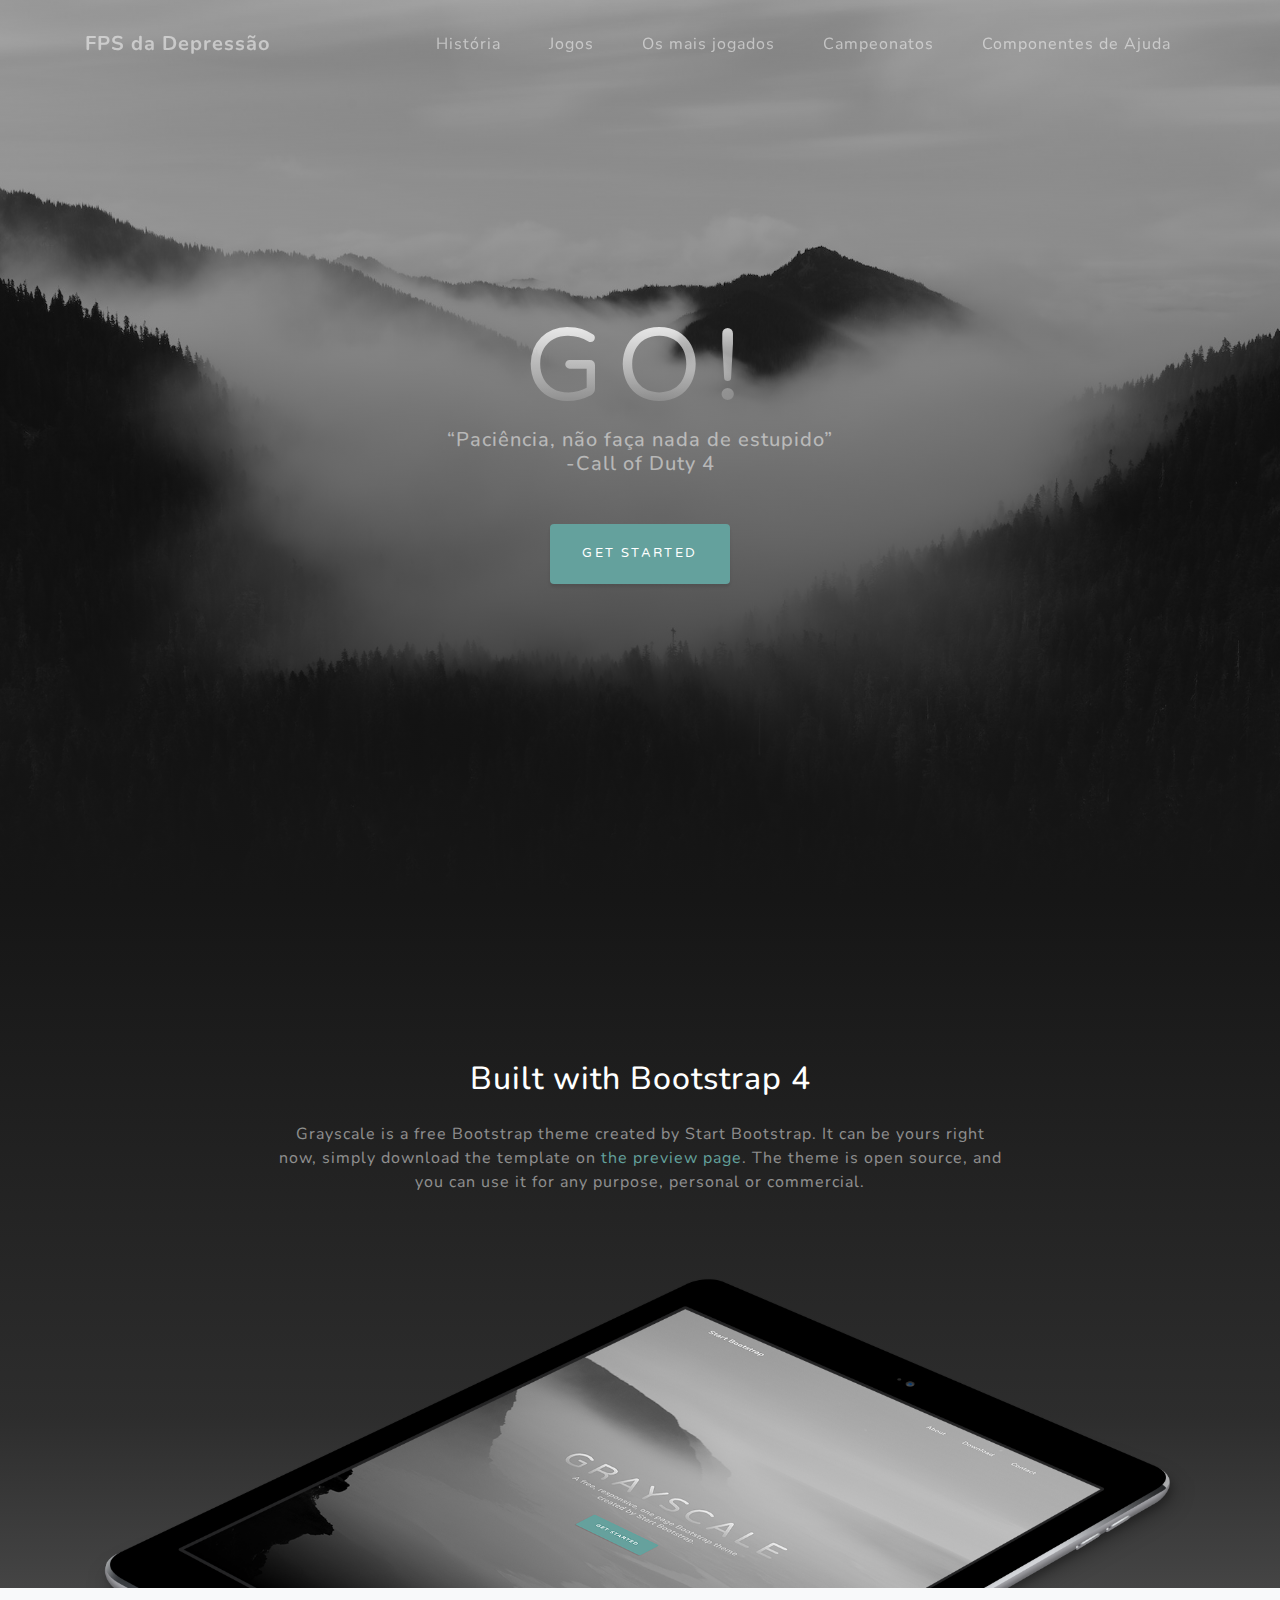
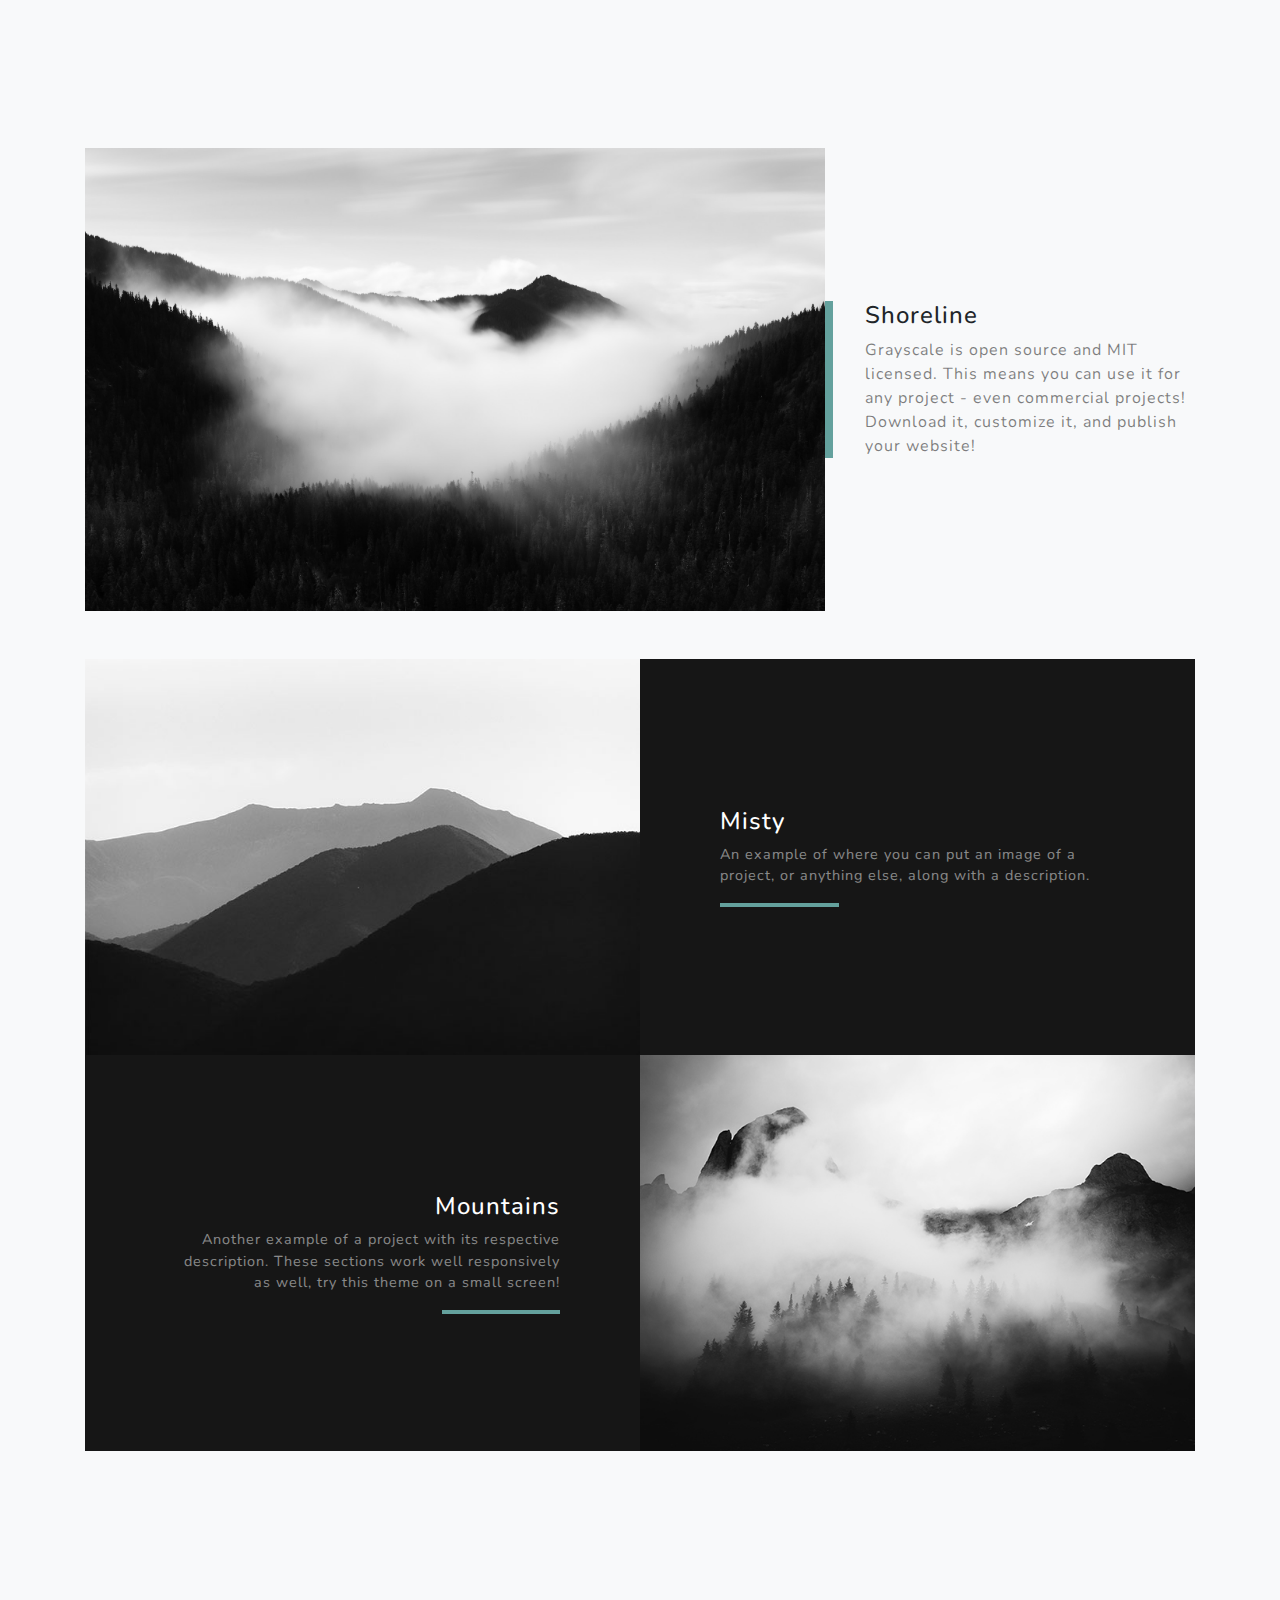
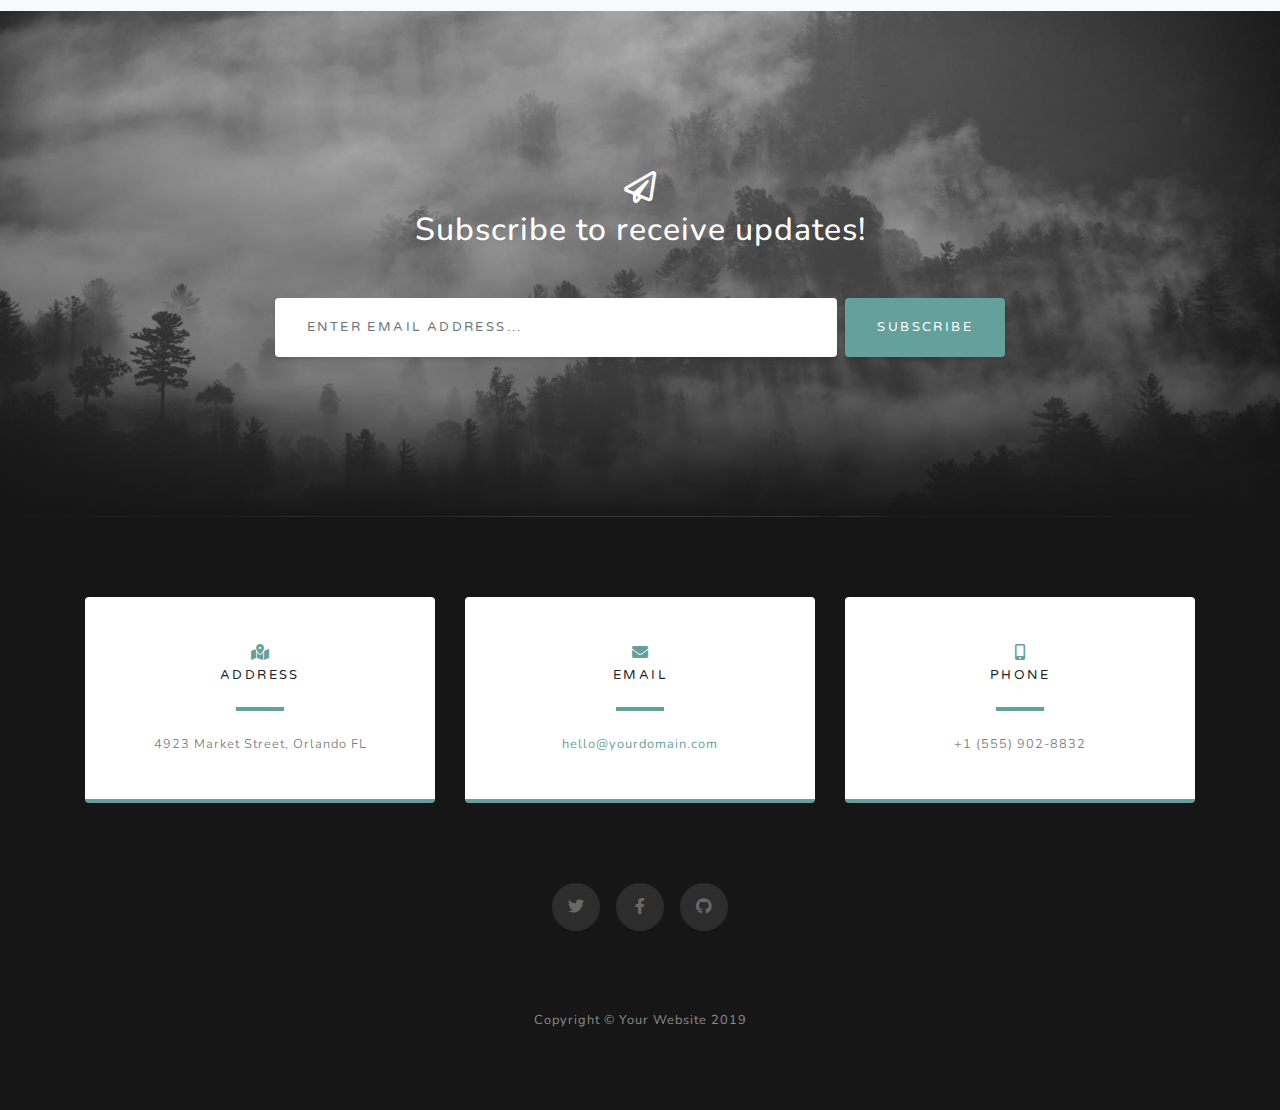
==== commit 52daef76: "Update index.html" ====
--- a/index.html
+++ b/index.html
@@ -8,7 +8,7 @@
   <meta name="description" content="">
   <meta name="author" content="">
 
-  <title>Grayscale - Start Bootstrap Theme</title>
+  <title>FPS da Depressão</title>
 
   <!-- Bootstrap core CSS -->
   <link href="vendor/bootstrap/css/bootstrap.min.css" rel="stylesheet">
@@ -28,22 +28,30 @@
   <!-- Navigation -->
   <nav class="navbar navbar-expand-lg navbar-light fixed-top" id="mainNav">
     <div class="container">
-      <a class="navbar-brand js-scroll-trigger" href="#page-top">Start Bootstrap</a>
+      <a class="navbar-brand js-scroll-trigger" href="#page-top">FPS da Depressão</a>
       <button class="navbar-toggler navbar-toggler-right" type="button" data-toggle="collapse" data-target="#navbarResponsive" aria-controls="navbarResponsive" aria-expanded="false" aria-label="Toggle navigation">
-        Menu
+        *Menu*
         <i class="fas fa-bars"></i>
       </button>
       <div class="collapse navbar-collapse" id="navbarResponsive">
         <ul class="navbar-nav ml-auto">
           <li class="nav-item">
-            <a class="nav-link js-scroll-trigger" href="#about">About</a>
+            <a class="nav-link js-scroll-trigger" href="#about">História</a>
           </li>
           <li class="nav-item">
-            <a class="nav-link js-scroll-trigger" href="#projects">Projects</a>
+            <a class="nav-link js-scroll-trigger" href="#projects">Jogos</a>
           </li>
           <li class="nav-item">
-            <a class="nav-link js-scroll-trigger" href="#signup">Contact</a>
-          </li>
+            <a class="nav-link js-scroll-trigger" href="#signup">Os mais jogados</a>
+          </li>
+           <li class="nav-item">
+            <a class="nav-link js-scroll-trigger" href="#signup">Campeonatos</a>
+          </li>
+           <li class="nav-item">
+            <a class="nav-link js-scroll-trigger" href="#signup">Componentes de Ajuda</a>
+          </li>
+          
+
         </ul>
       </div>
     </div>
@@ -53,8 +61,8 @@
   <header class="masthead">
     <div class="container d-flex h-100 align-items-center">
       <div class="mx-auto text-center">
-        <h1 class="mx-auto my-0 text-uppercase">Grayscale</h1>
-        <h2 class="text-white-50 mx-auto mt-2 mb-5">A free, responsive, one page Bootstrap theme created by Start Bootstrap.</h2>
+        <h1 class="mx-auto my-0 text-uppercase">Go!</h1>
+        <h2 class="text-white-50 mx-auto mt-2 mb-5">“Paciência, não faça nada de estupido”<br>-Call of Duty 4</h2>
         <a href="#about" class="btn btn-primary js-scroll-trigger">Get Started</a>
       </div>
     </div>
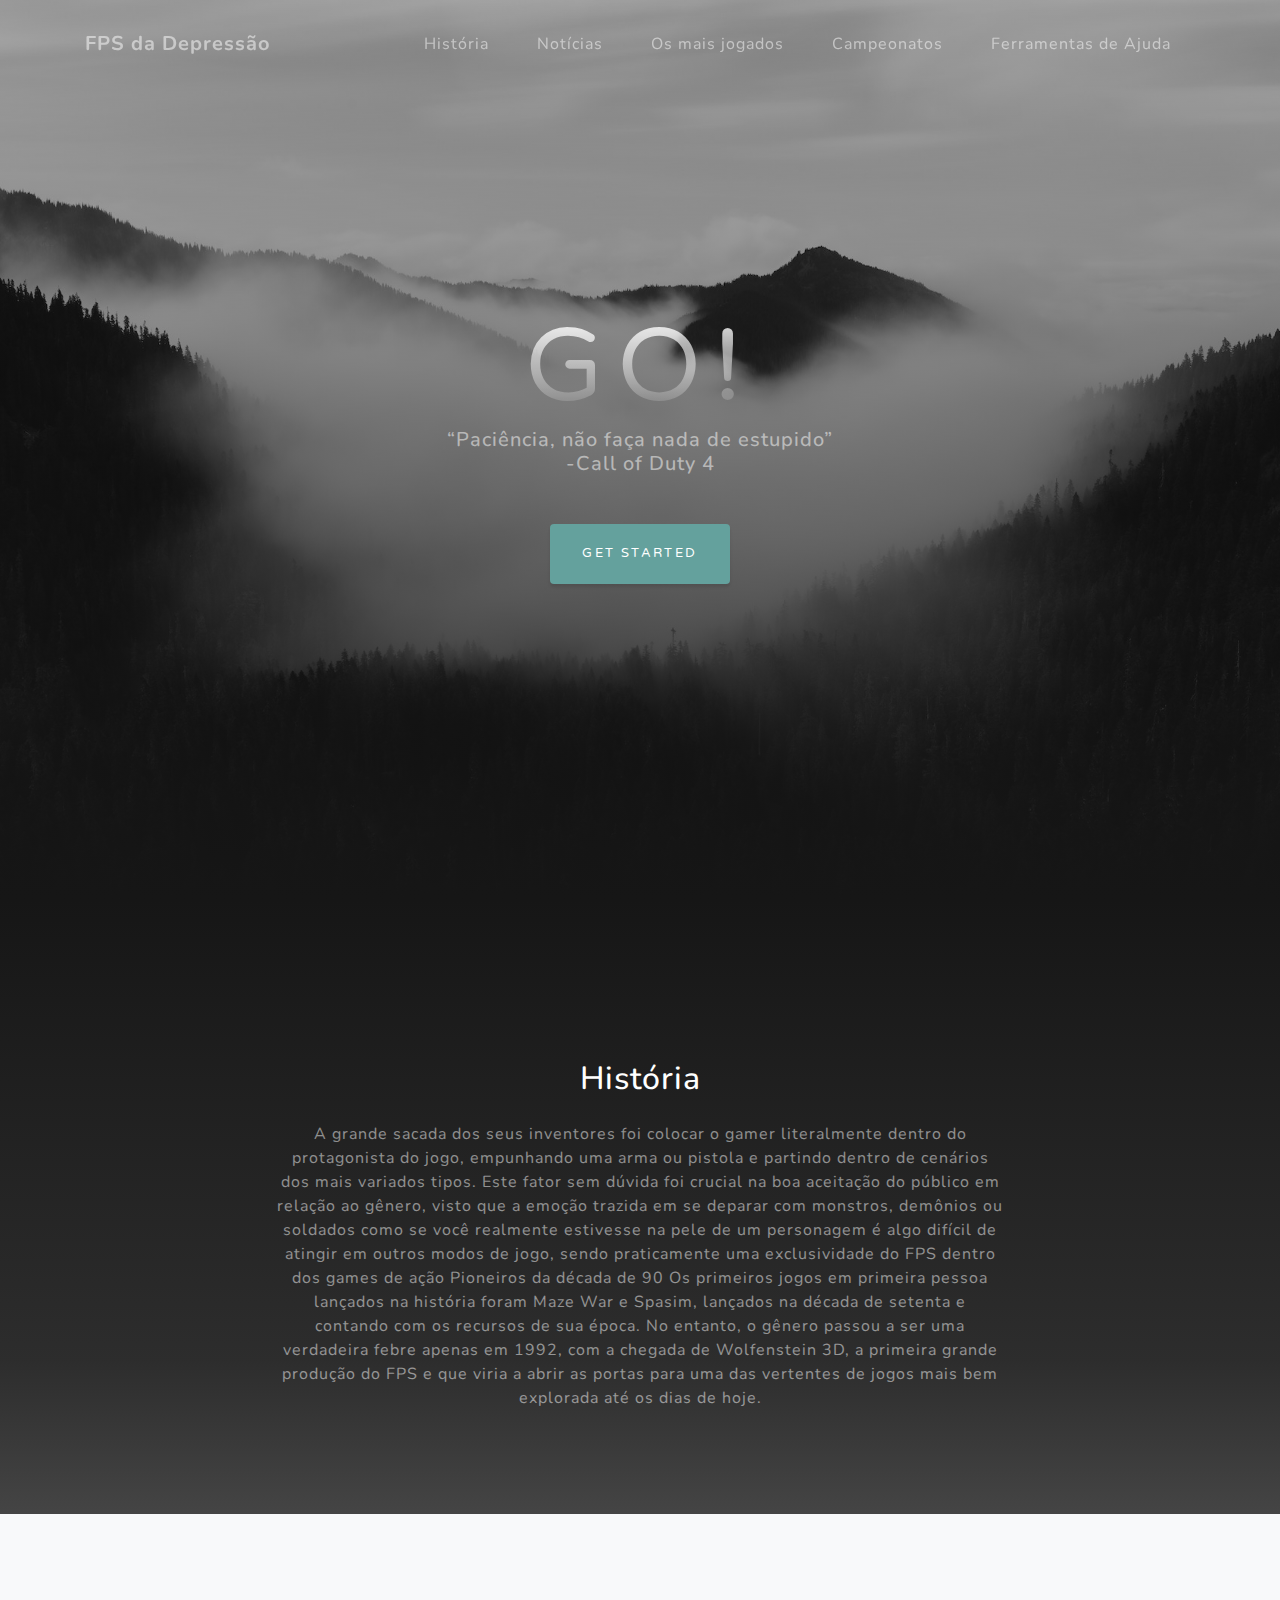
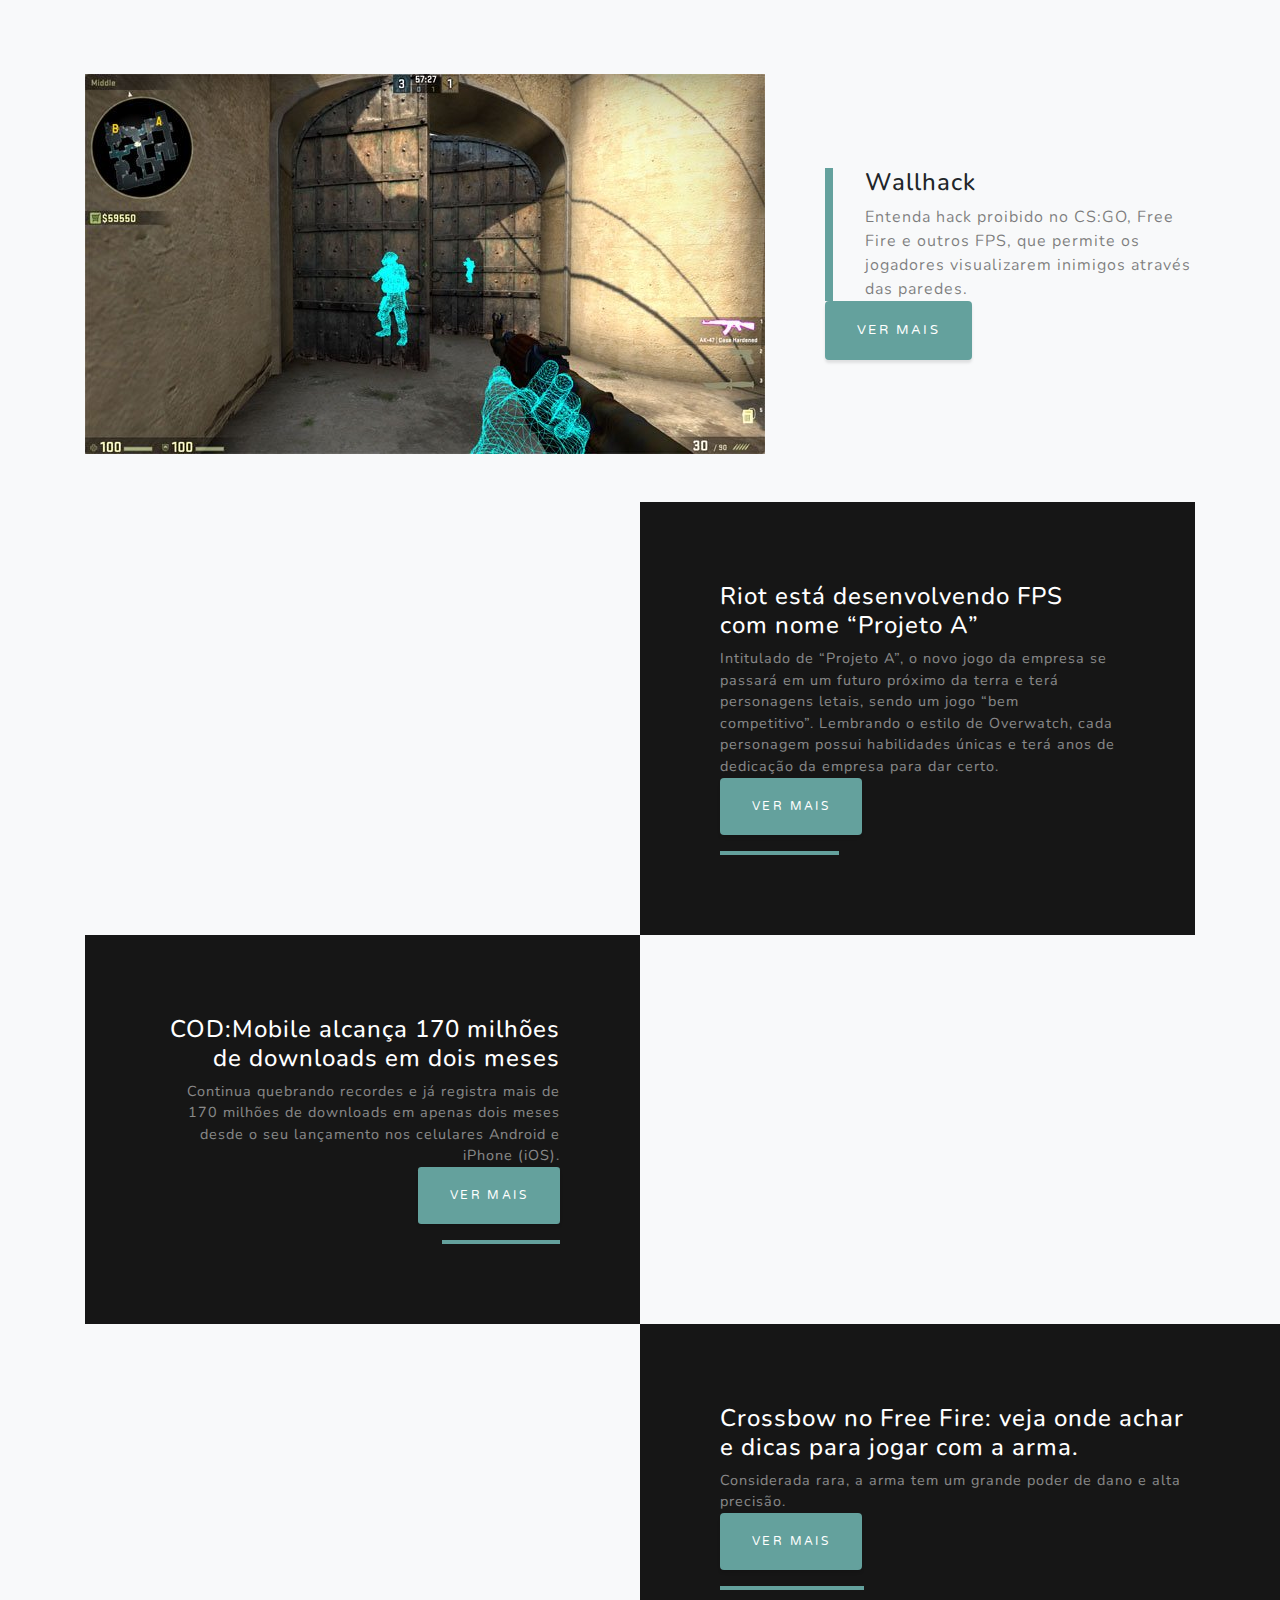
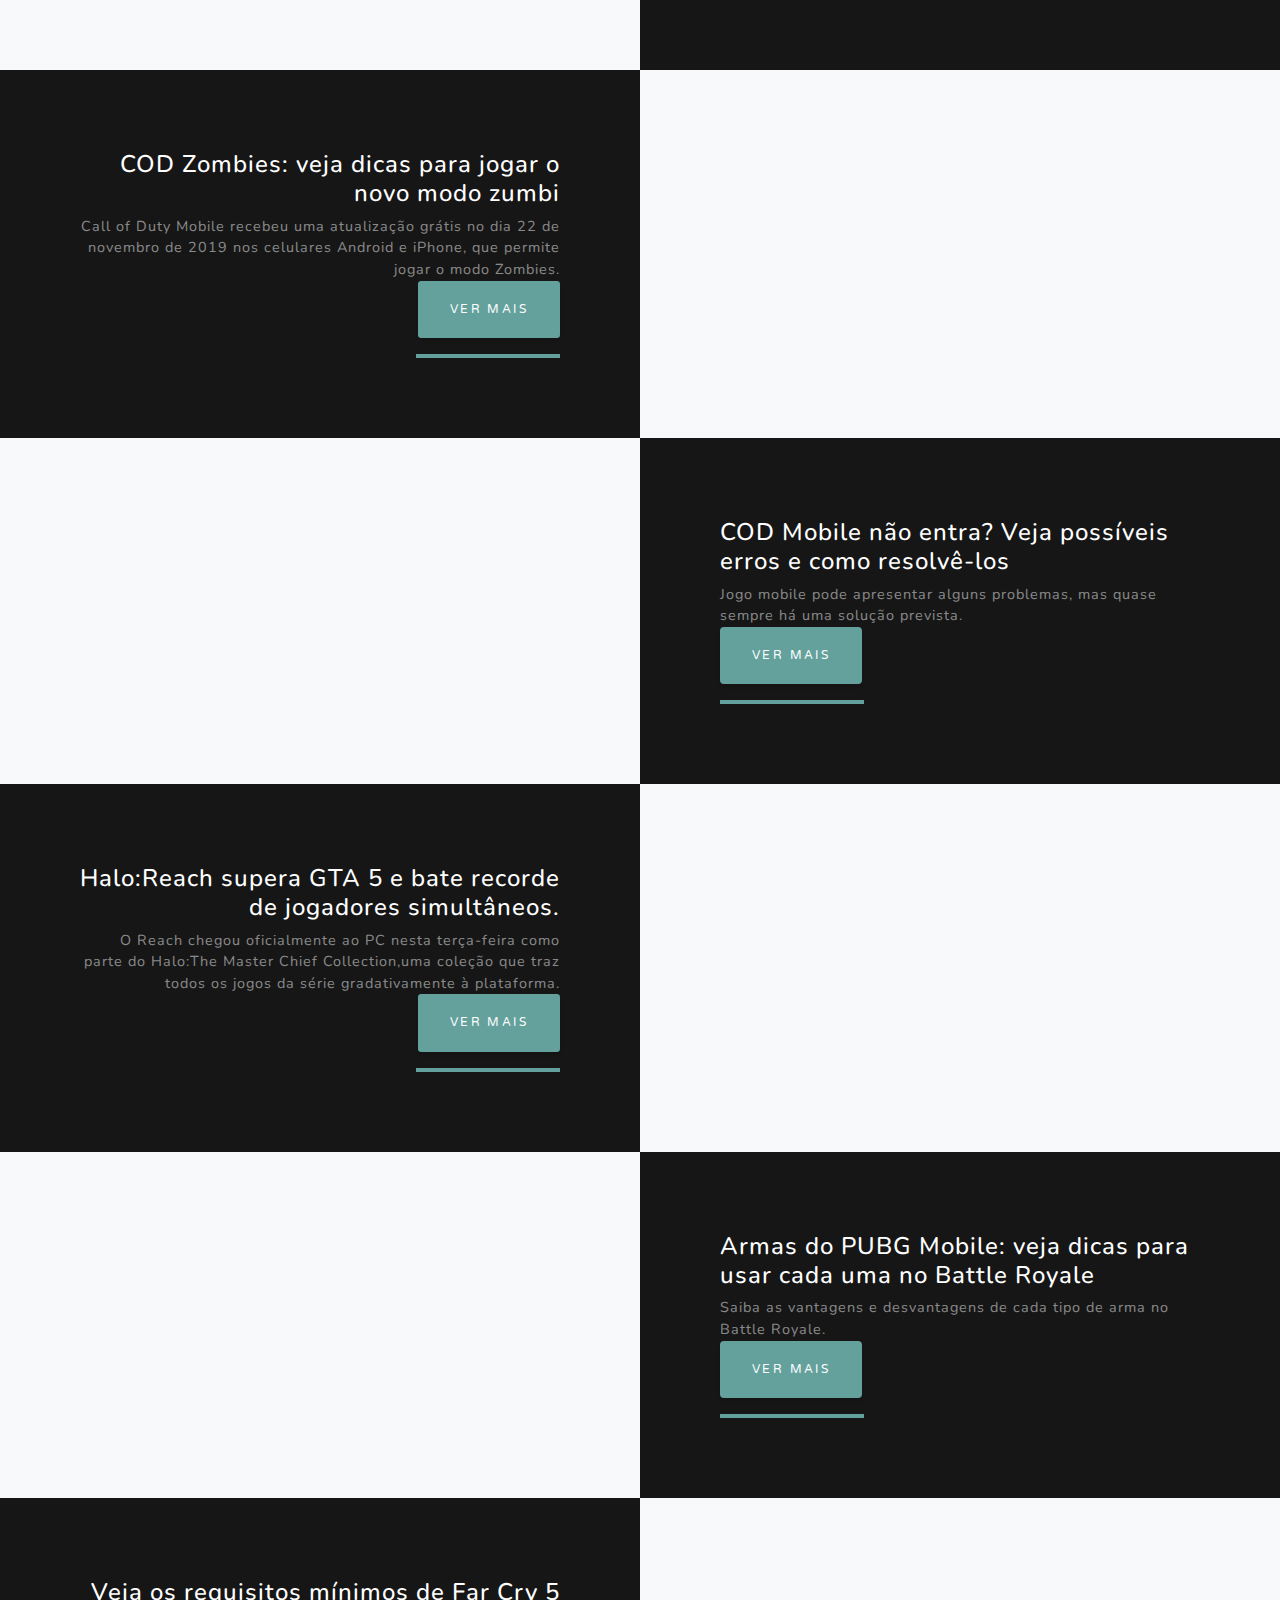
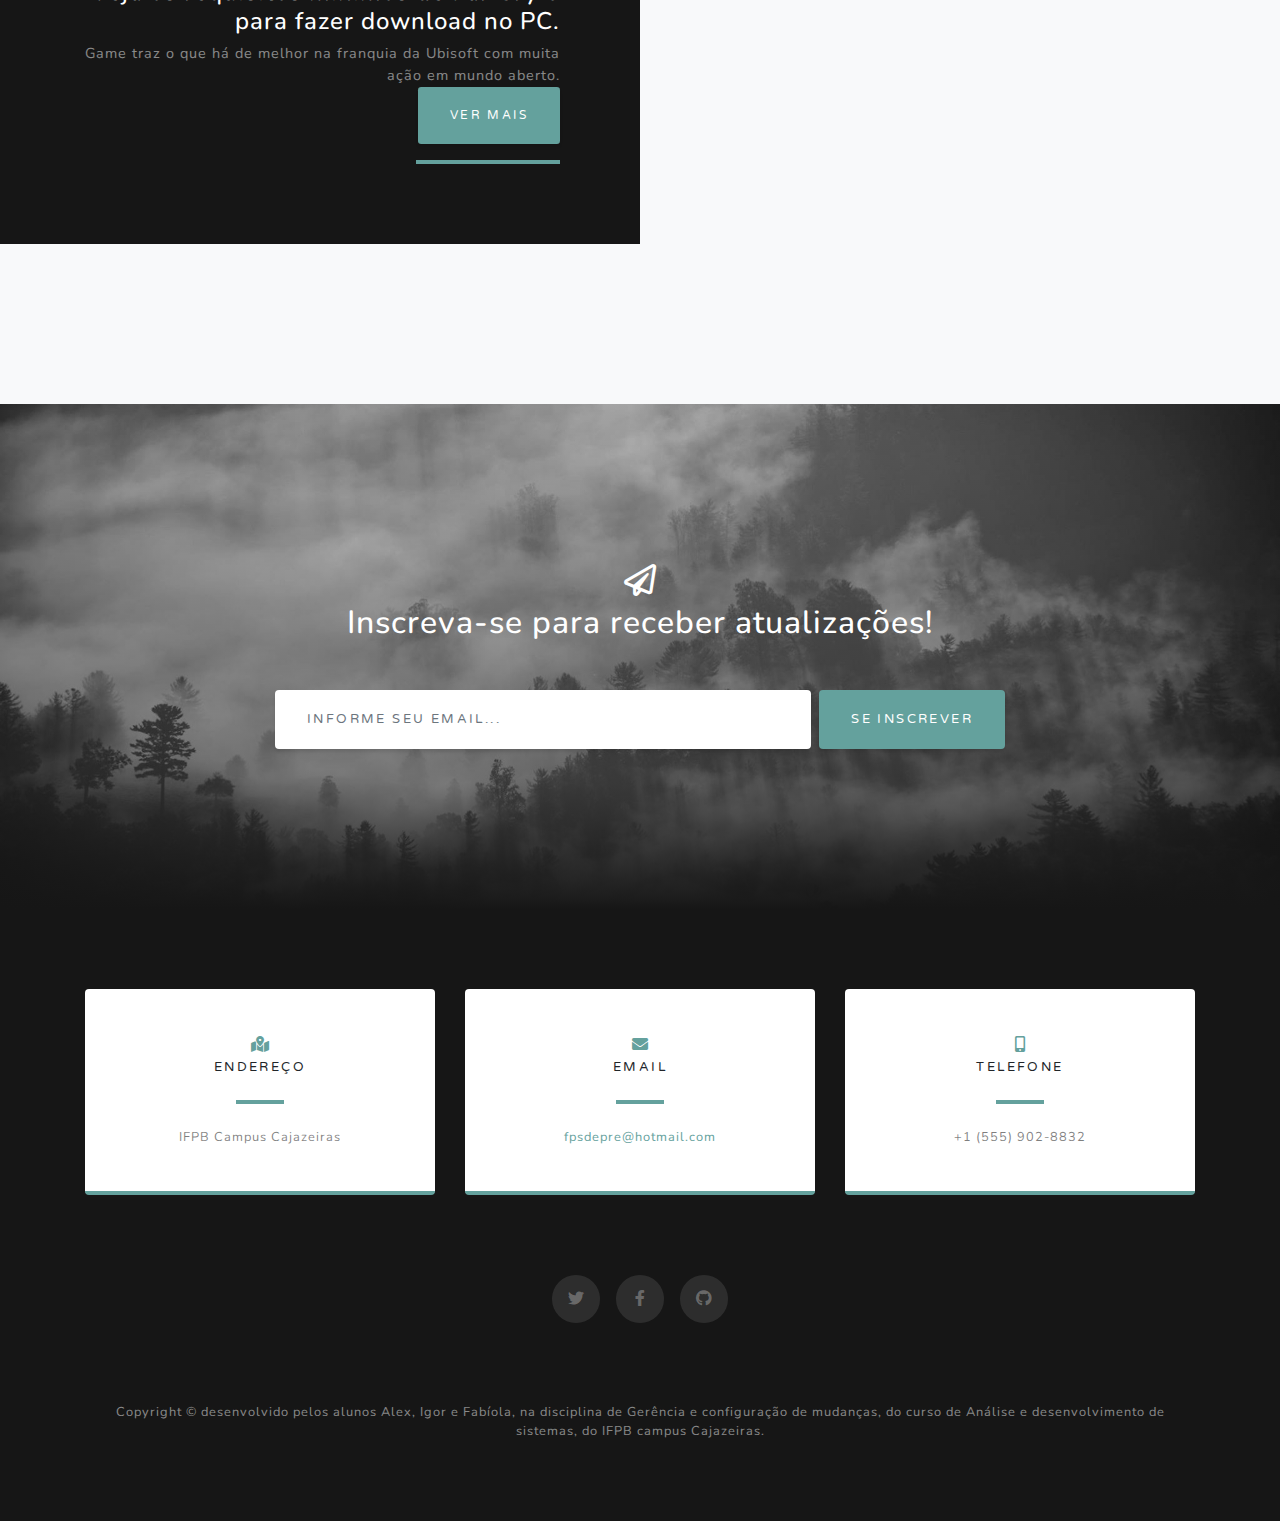
==== commit 9f228b89: "Update no teste de reação" ====
--- a/index.html
+++ b/index.html
@@ -28,7 +28,7 @@
   <!-- Navigation -->
   <nav class="navbar navbar-expand-lg navbar-light fixed-top" id="mainNav">
     <div class="container">
-      <a class="navbar-brand js-scroll-trigger" href="#page-top">FPS da Depressão</a>
+      <a class="navbar-brand js-scroll-trigger" href="index.html">FPS da Depressão</a>
       <button class="navbar-toggler navbar-toggler-right" type="button" data-toggle="collapse" data-target="#navbarResponsive" aria-controls="navbarResponsive" aria-expanded="false" aria-label="Toggle navigation">
         *Menu*
         <i class="fas fa-bars"></i>
@@ -39,16 +39,16 @@
             <a class="nav-link js-scroll-trigger" href="#about">História</a>
           </li>
           <li class="nav-item">
-            <a class="nav-link js-scroll-trigger" href="#projects">Jogos</a>
+            <a class="nav-link js-scroll-trigger" href="noticias.html">Notícias</a>
           </li>
           <li class="nav-item">
             <a class="nav-link js-scroll-trigger" href="#signup">Os mais jogados</a>
           </li>
            <li class="nav-item">
-            <a class="nav-link js-scroll-trigger" href="#signup">Campeonatos</a>
+            <a class="nav-link js-scroll-trigger" href="#">Campeonatos</a>
           </li>
            <li class="nav-item">
-            <a class="nav-link js-scroll-trigger" href="#signup">Componentes de Ajuda</a>
+            <a class="nav-link js-scroll-trigger" href="ferramentas.html">Ferramentas de Ajuda</a>
           </li>
           
 
@@ -73,12 +73,14 @@
     <div class="container">
       <div class="row">
         <div class="col-lg-8 mx-auto">
-          <h2 class="text-white mb-4">Built with Bootstrap 4</h2>
-          <p class="text-white-50">Grayscale is a free Bootstrap theme created by Start Bootstrap. It can be yours right now, simply download the template on
-            <a href="http://startbootstrap.com/template-overviews/grayscale/">the preview page</a>. The theme is open source, and you can use it for any purpose, personal or commercial.</p>
-        </div>
-      </div>
-      <img src="img/ipad.png" class="img-fluid" alt="">
+          <h2 class="text-white mb-4">História</h2>
+          <p class="text-white-50">  A grande sacada dos seus inventores foi colocar o gamer literalmente dentro do protagonista do jogo, empunhando uma arma ou pistola e partindo dentro de cenários dos mais variados tipos.
+            Este fator sem dúvida foi crucial na boa aceitação do público em relação ao gênero, visto que a emoção trazida em se deparar com monstros, demônios ou soldados como se você realmente estivesse na pele de um personagem é algo difícil de atingir em outros modos de jogo, sendo praticamente uma exclusividade do FPS dentro dos games de ação
+            Pioneiros da década de 90
+            Os primeiros jogos em primeira pessoa lançados na história foram Maze War e Spasim, lançados na década de setenta e contando com os recursos de sua época. No entanto, o gênero passou a ser uma verdadeira febre apenas em 1992, com a chegada de Wolfenstein 3D, a primeira grande produção do FPS e que viria a abrir as portas para uma das vertentes de jogos mais bem explorada até os dias de hoje.
+        </div>
+      </div>
+      <img src="img/img_notic.png" class="img-fluid" alt="">
     </div>
   </section>
 
@@ -89,27 +91,30 @@
       <!-- Featured Project Row -->
       <div class="row align-items-center no-gutters mb-4 mb-lg-5">
         <div class="col-xl-8 col-lg-7">
-          <img class="img-fluid mb-3 mb-lg-0" src="img/bg-masthead.jpg" alt="">
+          <img class="img-fluid mb-3 mb-lg-0" src="img/hack.jpg" alt="">
         </div>
         <div class="col-xl-4 col-lg-5">
           <div class="featured-text text-center text-lg-left">
-            <h4>Shoreline</h4>
-            <p class="text-black-50 mb-0">Grayscale is open source and MIT licensed. This means you can use it for any project - even commercial projects! Download it, customize it, and publish your website!</p>
-          </div>
+            <h4>Wallhack</h4>
+            <p class="text-black-50 mb-0">Entenda hack proibido no CS:GO, Free Fire e outros FPS, que permite os jogadores visualizarem inimigos através das paredes.</p>
+          </div>
+          <a href="https://www.techtudo.com.br/noticias/2018/09/aimbot-entenda-hack-proibido-no-cs-16-csgo-e-outros-jogos-de-tiro-esports.ghtml" target="_blank" class="btn btn-primary see-more-btn">VER MAIS</a>
         </div>
       </div>
 
       <!-- Project One Row -->
       <div class="row justify-content-center no-gutters mb-5 mb-lg-0">
         <div class="col-lg-6">
-          <img class="img-fluid" src="img/demo-image-01.jpg" alt="">
+          <img class="img-fluid" src="img/img_projeto.jpg" alt="">
         </div>
         <div class="col-lg-6">
           <div class="bg-black text-center h-100 project">
             <div class="d-flex h-100">
               <div class="project-text w-100 my-auto text-center text-lg-left">
-                <h4 class="text-white">Misty</h4>
-                <p class="mb-0 text-white-50">An example of where you can put an image of a project, or anything else, along with a description.</p>
+                <h4 class="text-white">Riot está desenvolvendo FPS com nome “Projeto A”</h4>
+                <p class="mb-0 text-white-50">Intitulado de “Projeto A”, o novo jogo da empresa se passará em um futuro próximo da terra e terá personagens letais, sendo um jogo “bem competitivo”. Lembrando o estilo de Overwatch, cada personagem possui habilidades únicas e terá anos de dedicação da empresa para dar certo.
+                </p>
+                 <a href="https://www.maisesports.com.br/riot-novo-jogo-fps-projeto-a/" target="_blank" class="btn btn-primary see-more-btn">VER MAIS</a>
                 <hr class="d-none d-lg-block mb-0 ml-0">
               </div>
             </div>
@@ -120,22 +125,136 @@
       <!-- Project Two Row -->
       <div class="row justify-content-center no-gutters">
         <div class="col-lg-6">
-          <img class="img-fluid" src="img/demo-image-02.jpg" alt="">
+          <img class="img-fluid" src="img/img_cod2.jpg" alt="">
         </div>
         <div class="col-lg-6 order-lg-first">
           <div class="bg-black text-center h-100 project">
             <div class="d-flex h-100">
               <div class="project-text w-100 my-auto text-center text-lg-right">
-                <h4 class="text-white">Mountains</h4>
-                <p class="mb-0 text-white-50">Another example of a project with its respective description. These sections work well responsively as well, try this theme on a small screen!</p>
+                <h4 class="text-white">COD:Mobile alcança 170 milhões de downloads em dois meses</h4>
+                <p class="mb-0 text-white-50">Continua quebrando recordes e já registra mais de 170 milhões de downloads em apenas dois meses desde o seu lançamento nos celulares Android e iPhone (iOS).</p>
+                 <a href="https://www.techtudo.com.br/noticias/2019/12/call-of-duty-mobile-alcanca-170-milhoes-de-downloads-em-dois-meses.ghtml"target="_blank" class="btn btn-primary btn-sm">VER MAIS</a>
                 <hr class="d-none d-lg-block mb-0 mr-0">
               </div>
             </div>
           </div>
         </div>
       </div>
-
-    </div>
+    </div>
+
+      <div class="row justify-content-center no-gutters mb-5 mb-lg-0">
+        <div class="col-lg-6">
+          <img class="img-fluid" src="img/arma.ff.jpg" alt="">
+        </div>
+        <div class="col-lg-6">
+          <div class="bg-black text-center h-100 project">
+            <div class="d-flex h-100">
+              <div class="project-text w-100 my-auto text-center text-lg-left">
+                <h4 class="text-white">Crossbow no Free Fire: veja onde achar e dicas para jogar com a arma.</h4>
+                <p class="mb-0 text-white-50">Considerada rara, a arma tem um grande poder de dano e alta precisão.
+                </p>
+                 <a href="https://www.maisesports.com.br/riot-novo-jogo-fps-projeto-a/" target="_blank" class="btn btn-primary see-more-btn">VER MAIS</a>
+                <hr class="d-none d-lg-block mb-0 ml-0">
+              </div>
+            </div>
+          </div>
+        </div>
+      </div>
+
+     <div class="row justify-content-center no-gutters">
+        <div class="col-lg-6">
+          <img class="img-fluid" src="img/img_cod1.jpg" alt="">
+        </div>
+        <div class="col-lg-6 order-lg-first">
+          <div class="bg-black text-center h-100 project">
+            <div class="d-flex h-100">
+              <div class="project-text w-100 my-auto text-center text-lg-right">
+                <h4 class="text-white">COD Zombies: veja dicas para jogar o novo modo zumbi</h4>
+                <p class="mb-0 text-white-50">Call of Duty Mobile recebeu uma atualização grátis no dia 22 de novembro de 2019 nos celulares Android e iPhone, que permite jogar o modo Zombies.</p>
+                 <a href="https://www.techtudo.com.br/dicas-e-tutoriais/2019/12/call-of-duty-mobile-zombies-confira-dicas-para-jogar-o-novo-modo-zumbi.ghtml"target="_blank" class="btn btn-primary btn-sm">VER MAIS</a>
+                <hr class="d-none d-lg-block mb-0 mr-0">
+              </div>
+            </div>
+          </div>
+        </div>
+      </div>
+    </div>
+
+     <div class="row justify-content-center no-gutters mb-5 mb-lg-0">
+        <div class="col-lg-6">
+          <img class="img-fluid" src="img/img-cod3.png" alt="">
+        </div>
+        <div class="col-lg-6">
+          <div class="bg-black text-center h-100 project">
+            <div class="d-flex h-100">
+              <div class="project-text w-100 my-auto text-center text-lg-left">
+                <h4 class="text-white">COD Mobile não entra? Veja possíveis erros e como resolvê-los</h4>
+                <p class="mb-0 text-white-50">Jogo mobile pode apresentar alguns problemas, mas quase sempre há uma solução prevista.
+                </p>
+                 <a href="https://www.techtudo.com.br/dicas-e-tutoriais/2019/12/call-of-duty-mobile-nao-entra-veja-possiveis-erros-e-como-resolve-los.ghtml" target="_blank" class="btn btn-primary see-more-btn">VER MAIS</a>
+                <hr class="d-none d-lg-block mb-0 ml-0">
+              </div>
+            </div>
+          </div>
+        </div>
+      </div>
+
+      <div class="row justify-content-center no-gutters">
+        <div class="col-lg-6">
+          <img class="img-fluid" src="img/halo.jpg" alt="">
+        </div>
+        <div class="col-lg-6 order-lg-first">
+          <div class="bg-black text-center h-100 project">
+            <div class="d-flex h-100">
+              <div class="project-text w-100 my-auto text-center text-lg-right">
+                <h4 class="text-white">Halo:Reach supera GTA 5 e bate recorde de jogadores simultâneos.</h4>
+                <p class="mb-0 text-white-50">O Reach chegou oficialmente ao PC nesta terça-feira como parte do Halo:The Master Chief Collection,uma coleção que traz todos os jogos da série gradativamente à plataforma.</p>
+                 <a href="https://www.techtudo.com.br/noticias/2019/12/halo-reach-supera-gta-5-e-bate-recorde-de-jogadores-simultaneos-no-steam.ghtml"target="_blank" class="btn btn-primary btn-sm">VER MAIS</a>
+                <hr class="d-none d-lg-block mb-0 mr-0">
+              </div>
+            </div>
+          </div>
+        </div>
+      </div>
+
+    </div> <div class="row justify-content-center no-gutters mb-5 mb-lg-0">
+        <div class="col-lg-6">
+          <img class="img-fluid" src="img/pubg.jpg" alt="">
+        </div>
+        <div class="col-lg-6">
+          <div class="bg-black text-center h-100 project">
+            <div class="d-flex h-100">
+              <div class="project-text w-100 my-auto text-center text-lg-left">
+                <h4 class="text-white">Armas do PUBG Mobile: veja dicas para usar cada uma no Battle Royale</h4>
+                <p class="mb-0 text-white-50">Saiba as vantagens e desvantagens de cada tipo de arma no Battle Royale.
+                </p>
+                 <a href="https://www.techtudo.com.br/noticias/2019/12/armas-do-pubg-mobile-veja-dicas-para-usar-cada-uma-no-battle-royale.ghtml" target="_blank" class="btn btn-primary see-more-btn">VER MAIS</a>
+                <hr class="d-none d-lg-block mb-0 ml-0">
+              </div>
+            </div>
+          </div>
+        </div>
+      </div>
+
+       <div class="row justify-content-center no-gutters">
+        <div class="col-lg-6">
+          <img class="img-fluid" src="img/farcry.jpg" alt="">
+        </div>
+        <div class="col-lg-6 order-lg-first">
+          <div class="bg-black text-center h-100 project">
+            <div class="d-flex h-100">
+              <div class="project-text w-100 my-auto text-center text-lg-right">
+                <h4 class="text-white">Veja os requisitos mínimos de Far Cry 5 para fazer download no PC.</h4>
+                <p class="mb-0 text-white-50">Game traz o que há de melhor na franquia da Ubisoft com muita ação em mundo aberto.</p>
+                 <a href="https://www.techtudo.com.br/noticias/2019/12/veja-os-requisitos-minimos-de-far-cry-5-para-fazer-download-no-pc.ghtml"target="_blank" class="btn btn-primary btn-sm">VER MAIS</a>
+                <hr class="d-none d-lg-block mb-0 mr-0">
+              </div>
+            </div>
+          </div>
+        </div>
+      </div>
+
+  
   </section>
 
   <!-- Signup Section -->
@@ -145,11 +264,11 @@
         <div class="col-md-10 col-lg-8 mx-auto text-center">
 
           <i class="far fa-paper-plane fa-2x mb-2 text-white"></i>
-          <h2 class="text-white mb-5">Subscribe to receive updates!</h2>
+          <h2 class="text-white mb-5">Inscreva-se para receber atualizações!</h2>
 
           <form class="form-inline d-flex">
-            <input type="email" class="form-control flex-fill mr-0 mr-sm-2 mb-3 mb-sm-0" id="inputEmail" placeholder="Enter email address...">
-            <button type="submit" class="btn btn-primary mx-auto">Subscribe</button>
+            <input type="email" class="form-control flex-fill mr-0 mr-sm-2 mb-3 mb-sm-0" id="inputEmail" placeholder="Informe seu email...">
+            <button type="submit" class="btn btn-primary mx-auto">Se inscrever</button>
           </form>
 
         </div>
@@ -167,9 +286,9 @@
           <div class="card py-4 h-100">
             <div class="card-body text-center">
               <i class="fas fa-map-marked-alt text-primary mb-2"></i>
-              <h4 class="text-uppercase m-0">Address</h4>
+              <h4 class="text-uppercase m-0">Endereço</h4>
               <hr class="my-4">
-              <div class="small text-black-50">4923 Market Street, Orlando FL</div>
+              <div class="small text-black-50">IFPB Campus Cajazeiras</div>
             </div>
           </div>
         </div>
@@ -181,7 +300,7 @@
               <h4 class="text-uppercase m-0">Email</h4>
               <hr class="my-4">
               <div class="small text-black-50">
-                <a href="#">hello@yourdomain.com</a>
+                <a href="#">fpsdepre@hotmail.com</a>
               </div>
             </div>
           </div>
@@ -191,7 +310,7 @@
           <div class="card py-4 h-100">
             <div class="card-body text-center">
               <i class="fas fa-mobile-alt text-primary mb-2"></i>
-              <h4 class="text-uppercase m-0">Phone</h4>
+              <h4 class="text-uppercase m-0">Telefone</h4>
               <hr class="my-4">
               <div class="small text-black-50">+1 (555) 902-8832</div>
             </div>
@@ -206,7 +325,7 @@
         <a href="#" class="mx-2">
           <i class="fab fa-facebook-f"></i>
         </a>
-        <a href="#" class="mx-2">
+        <a href="https://github.com/Erza-titania/ProjetoGCM" target="_blank" class="mx-2">
           <i class="fab fa-github"></i>
         </a>
       </div>
@@ -217,7 +336,7 @@
   <!-- Footer -->
   <footer class="bg-black small text-center text-white-50">
     <div class="container">
-      Copyright &copy; Your Website 2019
+      Copyright &copy; desenvolvido pelos alunos Alex, Igor e Fabíola, na disciplina de Gerência e configuração de mudanças, do curso de Análise e desenvolvimento de sistemas, do IFPB campus Cajazeiras.
     </div>
   </footer>
 
@@ -234,3 +353,5 @@
 </body>
 
 </html>
+
+      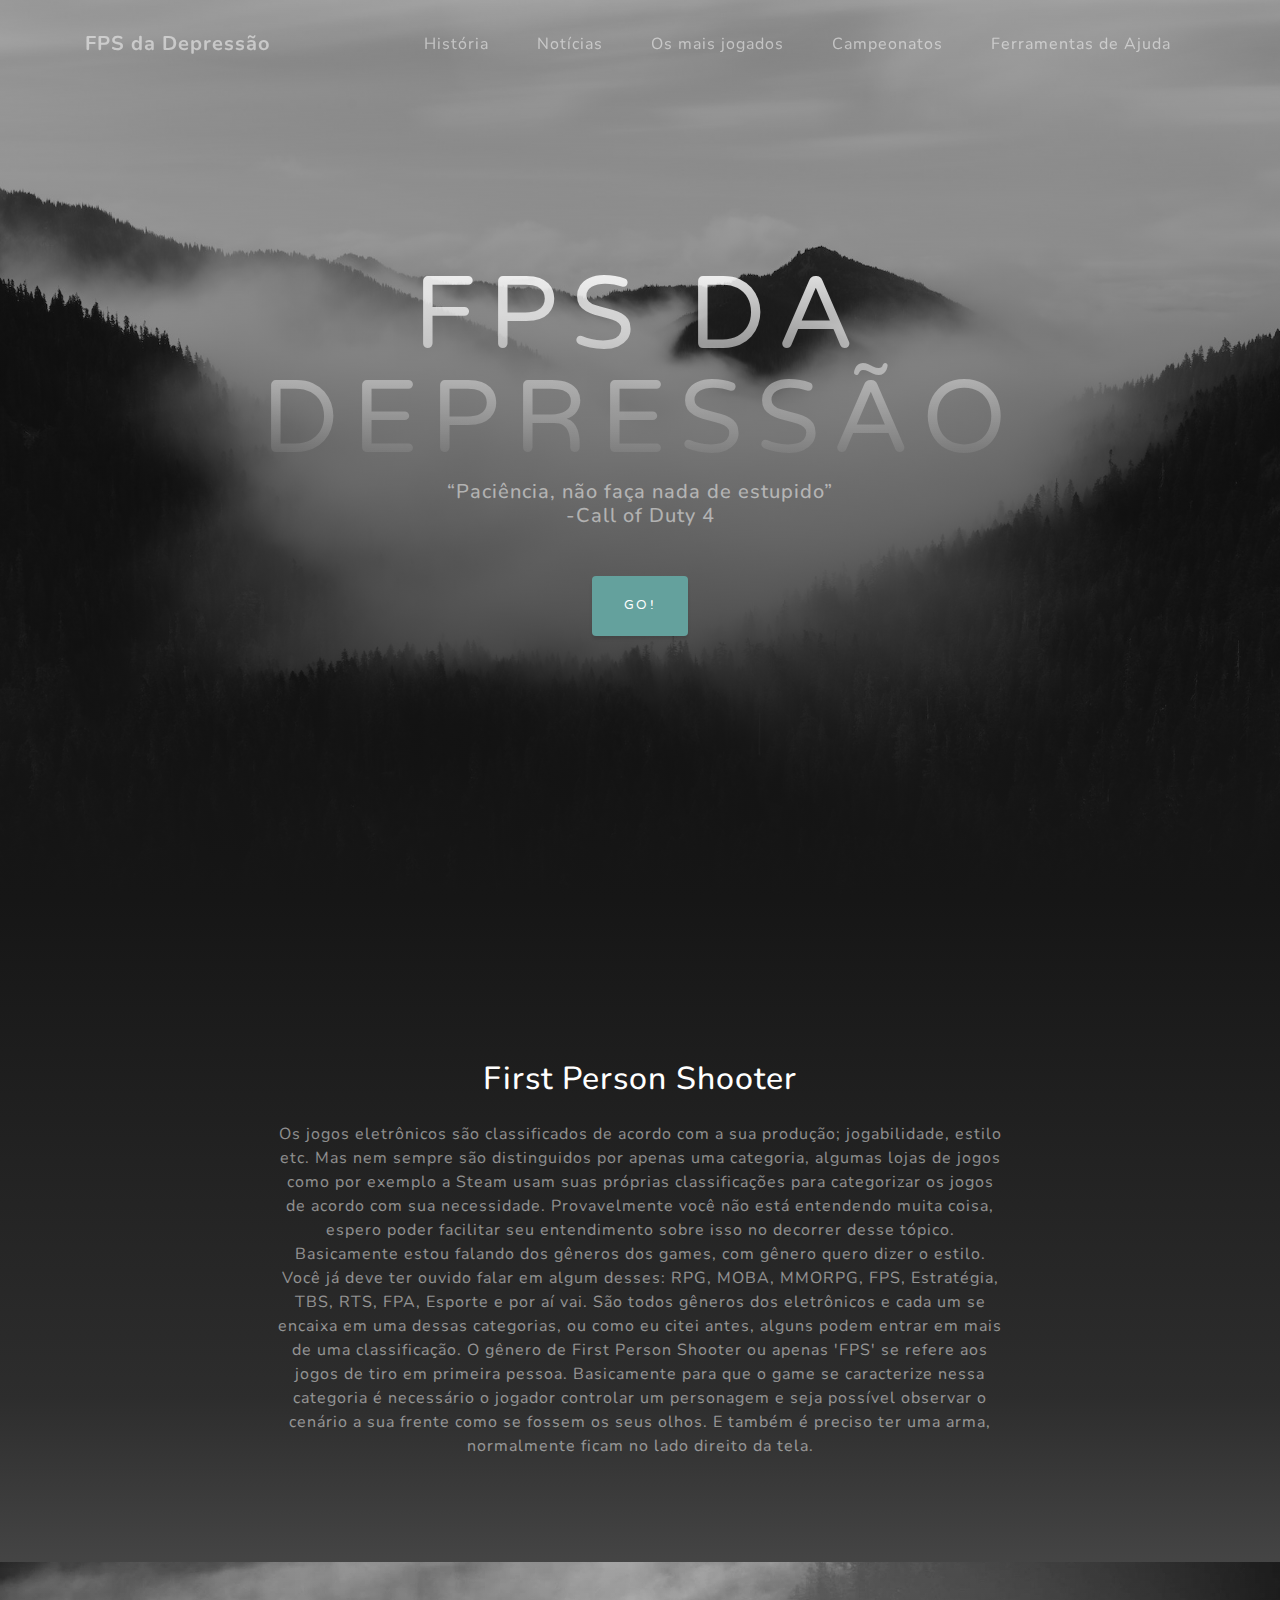
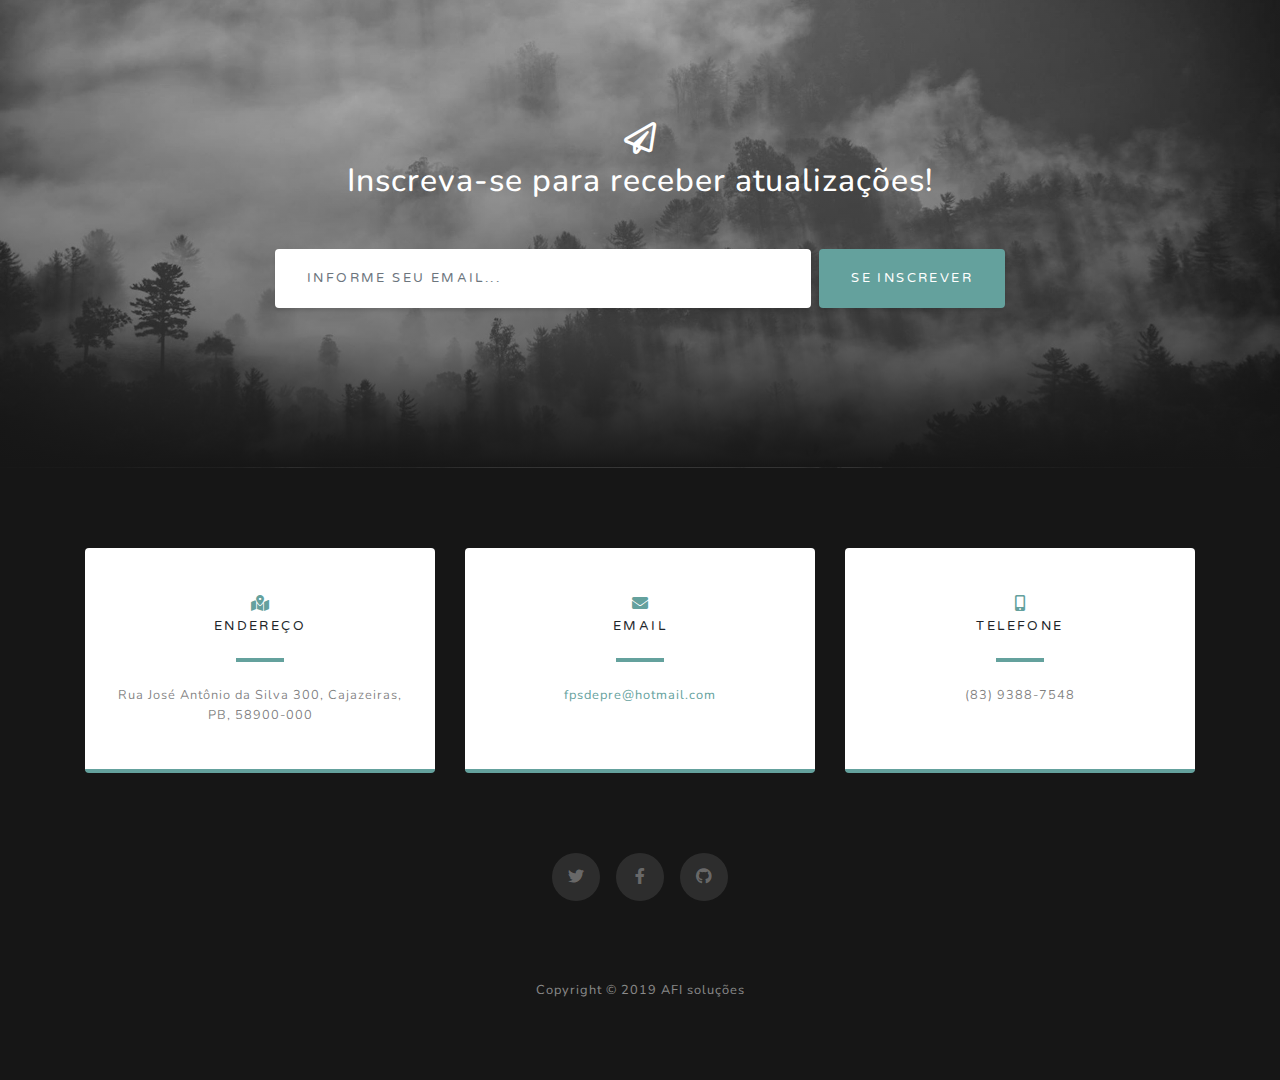
==== commit a6761c4e: "Correção layout" ====
--- a/index.html
+++ b/index.html
@@ -36,7 +36,7 @@
       <div class="collapse navbar-collapse" id="navbarResponsive">
         <ul class="navbar-nav ml-auto">
           <li class="nav-item">
-            <a class="nav-link js-scroll-trigger" href="#about">História</a>
+            <a class="nav-link js-scroll-trigger" href="História.html">História</a>
           </li>
           <li class="nav-item">
             <a class="nav-link js-scroll-trigger" href="noticias.html">Notícias</a>
@@ -61,9 +61,9 @@
   <header class="masthead">
     <div class="container d-flex h-100 align-items-center">
       <div class="mx-auto text-center">
-        <h1 class="mx-auto my-0 text-uppercase">Go!</h1>
+        <h1 class="mx-auto my-0 text-uppercase">FPS da depressão</h1>
         <h2 class="text-white-50 mx-auto mt-2 mb-5">“Paciência, não faça nada de estupido”<br>-Call of Duty 4</h2>
-        <a href="#about" class="btn btn-primary js-scroll-trigger">Get Started</a>
+        <a href="#about" class="btn btn-primary js-scroll-trigger">GO!</a>
       </div>
     </div>
   </header>
@@ -73,190 +73,18 @@
     <div class="container">
       <div class="row">
         <div class="col-lg-8 mx-auto">
-          <h2 class="text-white mb-4">História</h2>
-          <p class="text-white-50">  A grande sacada dos seus inventores foi colocar o gamer literalmente dentro do protagonista do jogo, empunhando uma arma ou pistola e partindo dentro de cenários dos mais variados tipos.
-            Este fator sem dúvida foi crucial na boa aceitação do público em relação ao gênero, visto que a emoção trazida em se deparar com monstros, demônios ou soldados como se você realmente estivesse na pele de um personagem é algo difícil de atingir em outros modos de jogo, sendo praticamente uma exclusividade do FPS dentro dos games de ação
-            Pioneiros da década de 90
-            Os primeiros jogos em primeira pessoa lançados na história foram Maze War e Spasim, lançados na década de setenta e contando com os recursos de sua época. No entanto, o gênero passou a ser uma verdadeira febre apenas em 1992, com a chegada de Wolfenstein 3D, a primeira grande produção do FPS e que viria a abrir as portas para uma das vertentes de jogos mais bem explorada até os dias de hoje.
+          <h2 class="text-white mb-4">First Person Shooter</h2>
+          <p class="text-white-50"> 
+          Os jogos eletrônicos são classificados de acordo com a sua produção; jogabilidade, estilo etc. Mas nem sempre são distinguidos por apenas uma categoria, algumas lojas de jogos como por exemplo a Steam usam suas próprias classificações para categorizar os jogos de acordo com sua necessidade.
+          Provavelmente você não está entendendo muita coisa, espero poder facilitar seu entendimento sobre isso no decorrer desse tópico. Basicamente estou falando dos gêneros dos games, com gênero quero dizer o estilo. Você já deve ter ouvido falar em algum desses: RPG, MOBA, MMORPG, FPS, Estratégia, TBS, RTS, FPA, Esporte e por aí vai. São todos gêneros dos eletrônicos e cada um se encaixa em uma dessas categorias, ou como eu citei antes, alguns podem entrar em mais de uma classificação.
+           O gênero de First Person Shooter ou apenas 'FPS' se refere aos jogos de tiro em primeira pessoa. Basicamente para que o game se caracterize nessa categoria é necessário o jogador controlar um personagem e seja possível observar o cenário a sua frente como se fossem os seus olhos. E também é preciso ter uma arma, normalmente ficam no lado direito da tela. 
         </div>
       </div>
       <img src="img/img_notic.png" class="img-fluid" alt="">
     </div>
   </section>
 
-  <!-- Projects Section -->
-  <section id="projects" class="projects-section bg-light">
-    <div class="container">
-
-      <!-- Featured Project Row -->
-      <div class="row align-items-center no-gutters mb-4 mb-lg-5">
-        <div class="col-xl-8 col-lg-7">
-          <img class="img-fluid mb-3 mb-lg-0" src="img/hack.jpg" alt="">
-        </div>
-        <div class="col-xl-4 col-lg-5">
-          <div class="featured-text text-center text-lg-left">
-            <h4>Wallhack</h4>
-            <p class="text-black-50 mb-0">Entenda hack proibido no CS:GO, Free Fire e outros FPS, que permite os jogadores visualizarem inimigos através das paredes.</p>
-          </div>
-          <a href="https://www.techtudo.com.br/noticias/2018/09/aimbot-entenda-hack-proibido-no-cs-16-csgo-e-outros-jogos-de-tiro-esports.ghtml" target="_blank" class="btn btn-primary see-more-btn">VER MAIS</a>
-        </div>
-      </div>
-
-      <!-- Project One Row -->
-      <div class="row justify-content-center no-gutters mb-5 mb-lg-0">
-        <div class="col-lg-6">
-          <img class="img-fluid" src="img/img_projeto.jpg" alt="">
-        </div>
-        <div class="col-lg-6">
-          <div class="bg-black text-center h-100 project">
-            <div class="d-flex h-100">
-              <div class="project-text w-100 my-auto text-center text-lg-left">
-                <h4 class="text-white">Riot está desenvolvendo FPS com nome “Projeto A”</h4>
-                <p class="mb-0 text-white-50">Intitulado de “Projeto A”, o novo jogo da empresa se passará em um futuro próximo da terra e terá personagens letais, sendo um jogo “bem competitivo”. Lembrando o estilo de Overwatch, cada personagem possui habilidades únicas e terá anos de dedicação da empresa para dar certo.
-                </p>
-                 <a href="https://www.maisesports.com.br/riot-novo-jogo-fps-projeto-a/" target="_blank" class="btn btn-primary see-more-btn">VER MAIS</a>
-                <hr class="d-none d-lg-block mb-0 ml-0">
-              </div>
-            </div>
-          </div>
-        </div>
-      </div>
-
-      <!-- Project Two Row -->
-      <div class="row justify-content-center no-gutters">
-        <div class="col-lg-6">
-          <img class="img-fluid" src="img/img_cod2.jpg" alt="">
-        </div>
-        <div class="col-lg-6 order-lg-first">
-          <div class="bg-black text-center h-100 project">
-            <div class="d-flex h-100">
-              <div class="project-text w-100 my-auto text-center text-lg-right">
-                <h4 class="text-white">COD:Mobile alcança 170 milhões de downloads em dois meses</h4>
-                <p class="mb-0 text-white-50">Continua quebrando recordes e já registra mais de 170 milhões de downloads em apenas dois meses desde o seu lançamento nos celulares Android e iPhone (iOS).</p>
-                 <a href="https://www.techtudo.com.br/noticias/2019/12/call-of-duty-mobile-alcanca-170-milhoes-de-downloads-em-dois-meses.ghtml"target="_blank" class="btn btn-primary btn-sm">VER MAIS</a>
-                <hr class="d-none d-lg-block mb-0 mr-0">
-              </div>
-            </div>
-          </div>
-        </div>
-      </div>
-    </div>
-
-      <div class="row justify-content-center no-gutters mb-5 mb-lg-0">
-        <div class="col-lg-6">
-          <img class="img-fluid" src="img/arma.ff.jpg" alt="">
-        </div>
-        <div class="col-lg-6">
-          <div class="bg-black text-center h-100 project">
-            <div class="d-flex h-100">
-              <div class="project-text w-100 my-auto text-center text-lg-left">
-                <h4 class="text-white">Crossbow no Free Fire: veja onde achar e dicas para jogar com a arma.</h4>
-                <p class="mb-0 text-white-50">Considerada rara, a arma tem um grande poder de dano e alta precisão.
-                </p>
-                 <a href="https://www.maisesports.com.br/riot-novo-jogo-fps-projeto-a/" target="_blank" class="btn btn-primary see-more-btn">VER MAIS</a>
-                <hr class="d-none d-lg-block mb-0 ml-0">
-              </div>
-            </div>
-          </div>
-        </div>
-      </div>
-
-     <div class="row justify-content-center no-gutters">
-        <div class="col-lg-6">
-          <img class="img-fluid" src="img/img_cod1.jpg" alt="">
-        </div>
-        <div class="col-lg-6 order-lg-first">
-          <div class="bg-black text-center h-100 project">
-            <div class="d-flex h-100">
-              <div class="project-text w-100 my-auto text-center text-lg-right">
-                <h4 class="text-white">COD Zombies: veja dicas para jogar o novo modo zumbi</h4>
-                <p class="mb-0 text-white-50">Call of Duty Mobile recebeu uma atualização grátis no dia 22 de novembro de 2019 nos celulares Android e iPhone, que permite jogar o modo Zombies.</p>
-                 <a href="https://www.techtudo.com.br/dicas-e-tutoriais/2019/12/call-of-duty-mobile-zombies-confira-dicas-para-jogar-o-novo-modo-zumbi.ghtml"target="_blank" class="btn btn-primary btn-sm">VER MAIS</a>
-                <hr class="d-none d-lg-block mb-0 mr-0">
-              </div>
-            </div>
-          </div>
-        </div>
-      </div>
-    </div>
-
-     <div class="row justify-content-center no-gutters mb-5 mb-lg-0">
-        <div class="col-lg-6">
-          <img class="img-fluid" src="img/img-cod3.png" alt="">
-        </div>
-        <div class="col-lg-6">
-          <div class="bg-black text-center h-100 project">
-            <div class="d-flex h-100">
-              <div class="project-text w-100 my-auto text-center text-lg-left">
-                <h4 class="text-white">COD Mobile não entra? Veja possíveis erros e como resolvê-los</h4>
-                <p class="mb-0 text-white-50">Jogo mobile pode apresentar alguns problemas, mas quase sempre há uma solução prevista.
-                </p>
-                 <a href="https://www.techtudo.com.br/dicas-e-tutoriais/2019/12/call-of-duty-mobile-nao-entra-veja-possiveis-erros-e-como-resolve-los.ghtml" target="_blank" class="btn btn-primary see-more-btn">VER MAIS</a>
-                <hr class="d-none d-lg-block mb-0 ml-0">
-              </div>
-            </div>
-          </div>
-        </div>
-      </div>
-
-      <div class="row justify-content-center no-gutters">
-        <div class="col-lg-6">
-          <img class="img-fluid" src="img/halo.jpg" alt="">
-        </div>
-        <div class="col-lg-6 order-lg-first">
-          <div class="bg-black text-center h-100 project">
-            <div class="d-flex h-100">
-              <div class="project-text w-100 my-auto text-center text-lg-right">
-                <h4 class="text-white">Halo:Reach supera GTA 5 e bate recorde de jogadores simultâneos.</h4>
-                <p class="mb-0 text-white-50">O Reach chegou oficialmente ao PC nesta terça-feira como parte do Halo:The Master Chief Collection,uma coleção que traz todos os jogos da série gradativamente à plataforma.</p>
-                 <a href="https://www.techtudo.com.br/noticias/2019/12/halo-reach-supera-gta-5-e-bate-recorde-de-jogadores-simultaneos-no-steam.ghtml"target="_blank" class="btn btn-primary btn-sm">VER MAIS</a>
-                <hr class="d-none d-lg-block mb-0 mr-0">
-              </div>
-            </div>
-          </div>
-        </div>
-      </div>
-
-    </div> <div class="row justify-content-center no-gutters mb-5 mb-lg-0">
-        <div class="col-lg-6">
-          <img class="img-fluid" src="img/pubg.jpg" alt="">
-        </div>
-        <div class="col-lg-6">
-          <div class="bg-black text-center h-100 project">
-            <div class="d-flex h-100">
-              <div class="project-text w-100 my-auto text-center text-lg-left">
-                <h4 class="text-white">Armas do PUBG Mobile: veja dicas para usar cada uma no Battle Royale</h4>
-                <p class="mb-0 text-white-50">Saiba as vantagens e desvantagens de cada tipo de arma no Battle Royale.
-                </p>
-                 <a href="https://www.techtudo.com.br/noticias/2019/12/armas-do-pubg-mobile-veja-dicas-para-usar-cada-uma-no-battle-royale.ghtml" target="_blank" class="btn btn-primary see-more-btn">VER MAIS</a>
-                <hr class="d-none d-lg-block mb-0 ml-0">
-              </div>
-            </div>
-          </div>
-        </div>
-      </div>
-
-       <div class="row justify-content-center no-gutters">
-        <div class="col-lg-6">
-          <img class="img-fluid" src="img/farcry.jpg" alt="">
-        </div>
-        <div class="col-lg-6 order-lg-first">
-          <div class="bg-black text-center h-100 project">
-            <div class="d-flex h-100">
-              <div class="project-text w-100 my-auto text-center text-lg-right">
-                <h4 class="text-white">Veja os requisitos mínimos de Far Cry 5 para fazer download no PC.</h4>
-                <p class="mb-0 text-white-50">Game traz o que há de melhor na franquia da Ubisoft com muita ação em mundo aberto.</p>
-                 <a href="https://www.techtudo.com.br/noticias/2019/12/veja-os-requisitos-minimos-de-far-cry-5-para-fazer-download-no-pc.ghtml"target="_blank" class="btn btn-primary btn-sm">VER MAIS</a>
-                <hr class="d-none d-lg-block mb-0 mr-0">
-              </div>
-            </div>
-          </div>
-        </div>
-      </div>
-
   
-  </section>
-
   <!-- Signup Section -->
   <section id="signup" class="signup-section">
     <div class="container">
@@ -277,7 +105,7 @@
   </section>
 
   <!-- Contact Section -->
-  <section class="contact-section bg-black">
+   <section class="contact-section bg-black">
     <div class="container">
 
       <div class="row">
@@ -288,7 +116,7 @@
               <i class="fas fa-map-marked-alt text-primary mb-2"></i>
               <h4 class="text-uppercase m-0">Endereço</h4>
               <hr class="my-4">
-              <div class="small text-black-50">IFPB Campus Cajazeiras</div>
+              <div class="small text-black-50"> Rua José Antônio da Silva 300, Cajazeiras, PB, 58900-000</div>
             </div>
           </div>
         </div>
@@ -312,7 +140,7 @@
               <i class="fas fa-mobile-alt text-primary mb-2"></i>
               <h4 class="text-uppercase m-0">Telefone</h4>
               <hr class="my-4">
-              <div class="small text-black-50">+1 (555) 902-8832</div>
+              <div class="small text-black-50">(83) 9388-7548</div>
             </div>
           </div>
         </div>
@@ -325,7 +153,7 @@
         <a href="#" class="mx-2">
           <i class="fab fa-facebook-f"></i>
         </a>
-        <a href="https://github.com/Erza-titania/ProjetoGCM" target="_blank" class="mx-2">
+        <a href="https://github.com/Erza-titania/ProjetoGCM" target="_blank"  class="mx-2">
           <i class="fab fa-github"></i>
         </a>
       </div>
@@ -336,7 +164,7 @@
   <!-- Footer -->
   <footer class="bg-black small text-center text-white-50">
     <div class="container">
-      Copyright &copy; desenvolvido pelos alunos Alex, Igor e Fabíola, na disciplina de Gerência e configuração de mudanças, do curso de Análise e desenvolvimento de sistemas, do IFPB campus Cajazeiras.
+       Copyright &copy; 2019 AFI soluções
     </div>
   </footer>
 
@@ -348,7 +176,7 @@
   <script src="vendor/jquery-easing/jquery.easing.min.js"></script>
 
   <!-- Custom scripts for this template -->
-  <script src="js/grayscale.min.js"></script>
+  <script src="js/grayscale.min.js"> </script>
 
 </body>
 
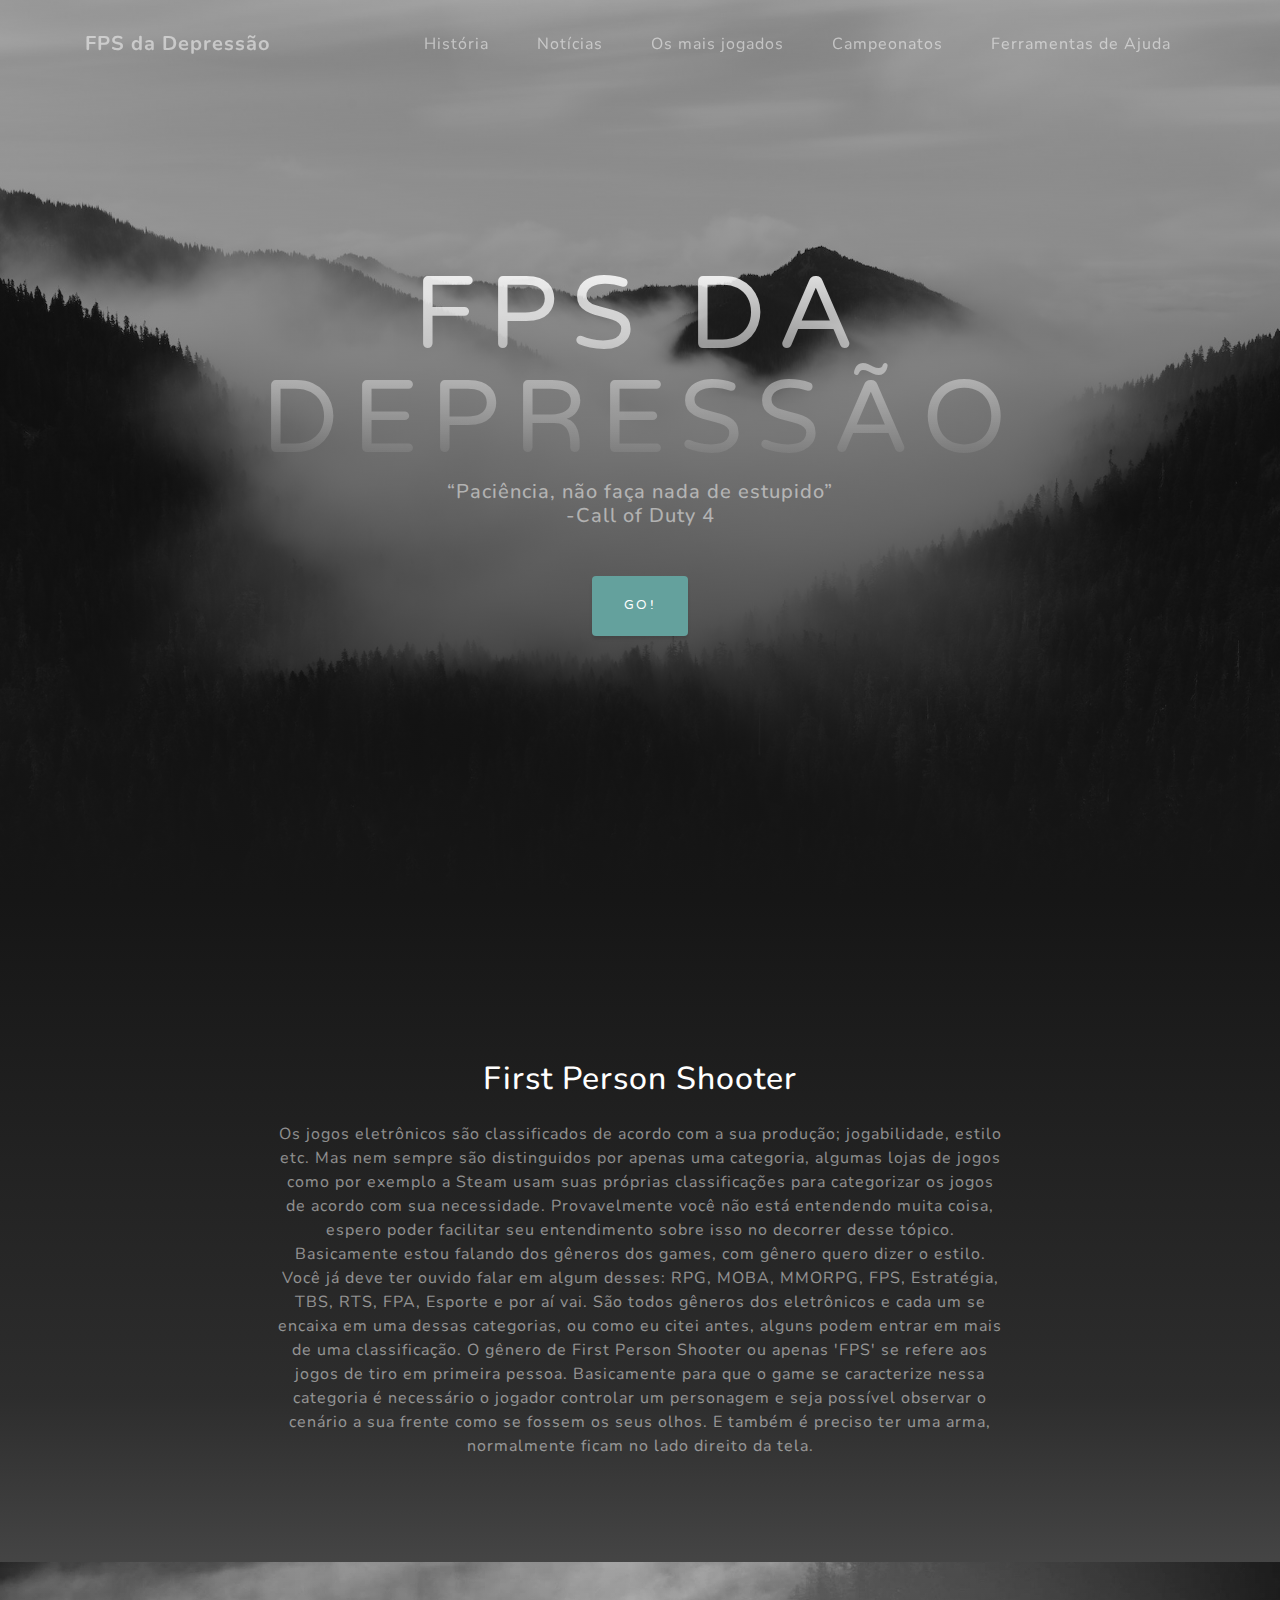
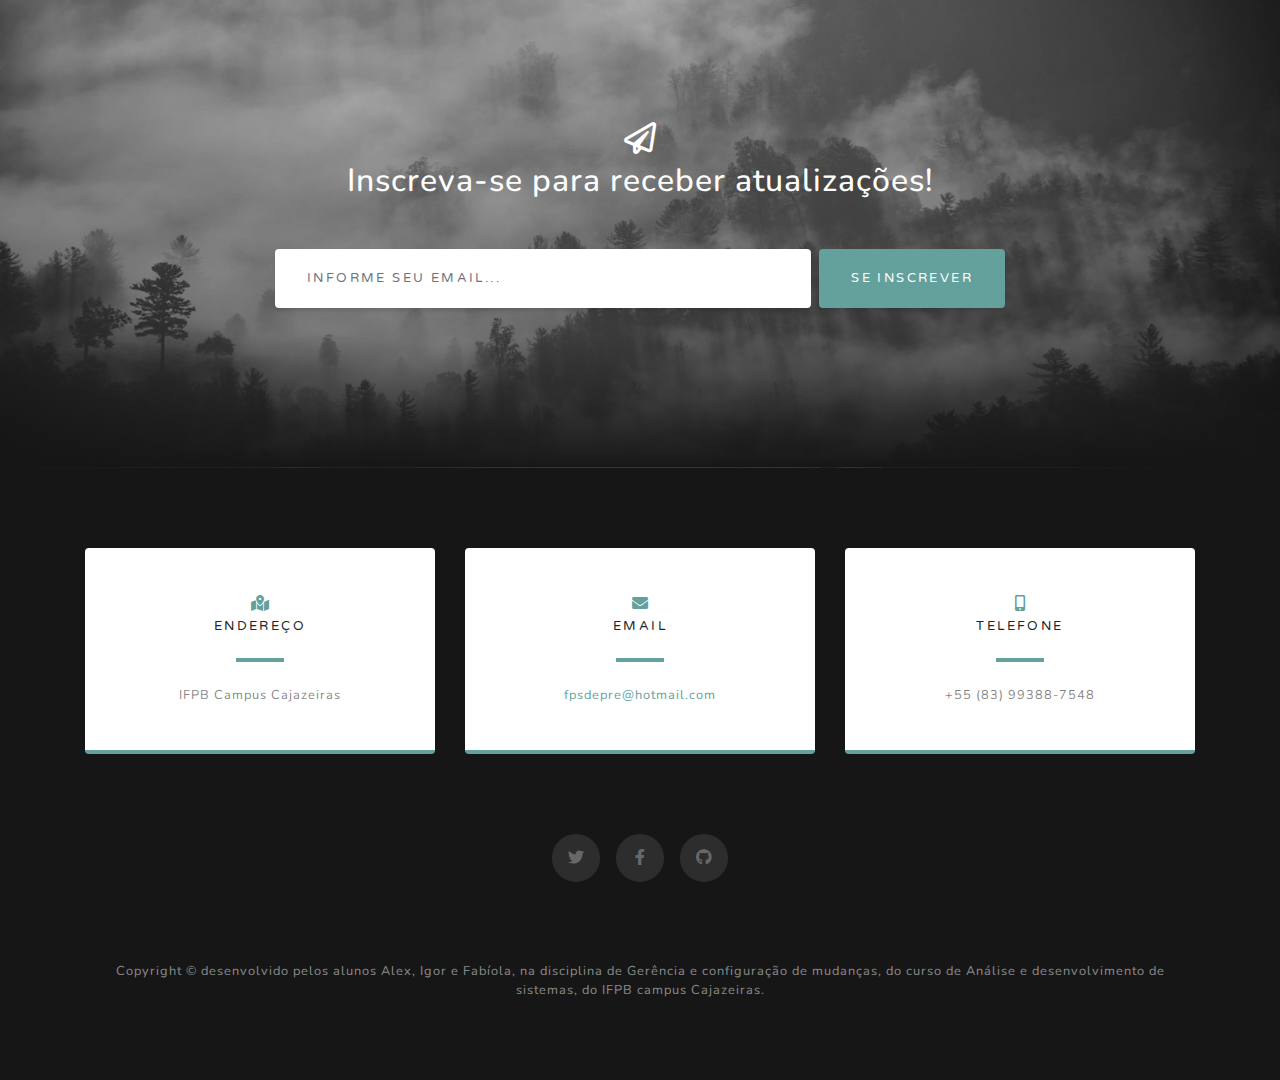
==== commit 38d8a66a: "correções nos mais jogados" ====
--- a/index.html
+++ b/index.html
@@ -30,7 +30,7 @@
     <div class="container">
       <a class="navbar-brand js-scroll-trigger" href="index.html">FPS da Depressão</a>
       <button class="navbar-toggler navbar-toggler-right" type="button" data-toggle="collapse" data-target="#navbarResponsive" aria-controls="navbarResponsive" aria-expanded="false" aria-label="Toggle navigation">
-        *Menu*
+        
         <i class="fas fa-bars"></i>
       </button>
       <div class="collapse navbar-collapse" id="navbarResponsive">
@@ -42,10 +42,10 @@
             <a class="nav-link js-scroll-trigger" href="noticias.html">Notícias</a>
           </li>
           <li class="nav-item">
-            <a class="nav-link js-scroll-trigger" href="#signup">Os mais jogados</a>
+            <a class="nav-link js-scroll-trigger" href="maisjogados.html">Os mais jogados</a>
           </li>
            <li class="nav-item">
-            <a class="nav-link js-scroll-trigger" href="#">Campeonatos</a>
+            <a class="nav-link js-scroll-trigger" href="campeonato.html">Campeonatos</a>
           </li>
            <li class="nav-item">
             <a class="nav-link js-scroll-trigger" href="ferramentas.html">Ferramentas de Ajuda</a>
@@ -116,7 +116,7 @@
               <i class="fas fa-map-marked-alt text-primary mb-2"></i>
               <h4 class="text-uppercase m-0">Endereço</h4>
               <hr class="my-4">
-              <div class="small text-black-50"> Rua José Antônio da Silva 300, Cajazeiras, PB, 58900-000</div>
+              <div class="small text-black-50">IFPB Campus Cajazeiras</div>
             </div>
           </div>
         </div>
@@ -140,7 +140,7 @@
               <i class="fas fa-mobile-alt text-primary mb-2"></i>
               <h4 class="text-uppercase m-0">Telefone</h4>
               <hr class="my-4">
-              <div class="small text-black-50">(83) 9388-7548</div>
+              <div class="small text-black-50">+55 (83) 99388-7548</div>
             </div>
           </div>
         </div>
@@ -153,7 +153,7 @@
         <a href="#" class="mx-2">
           <i class="fab fa-facebook-f"></i>
         </a>
-        <a href="https://github.com/Erza-titania/ProjetoGCM" target="_blank"  class="mx-2">
+        <a href="https://github.com/Erza-titania/ProjetoGCM" target="_blank" class="mx-2">
           <i class="fab fa-github"></i>
         </a>
       </div>
@@ -164,7 +164,7 @@
   <!-- Footer -->
   <footer class="bg-black small text-center text-white-50">
     <div class="container">
-       Copyright &copy; 2019 AFI soluções
+      Copyright &copy; desenvolvido pelos alunos Alex, Igor e Fabíola, na disciplina de Gerência e configuração de mudanças, do curso de Análise e desenvolvimento de sistemas, do IFPB campus Cajazeiras.
     </div>
   </footer>
 
